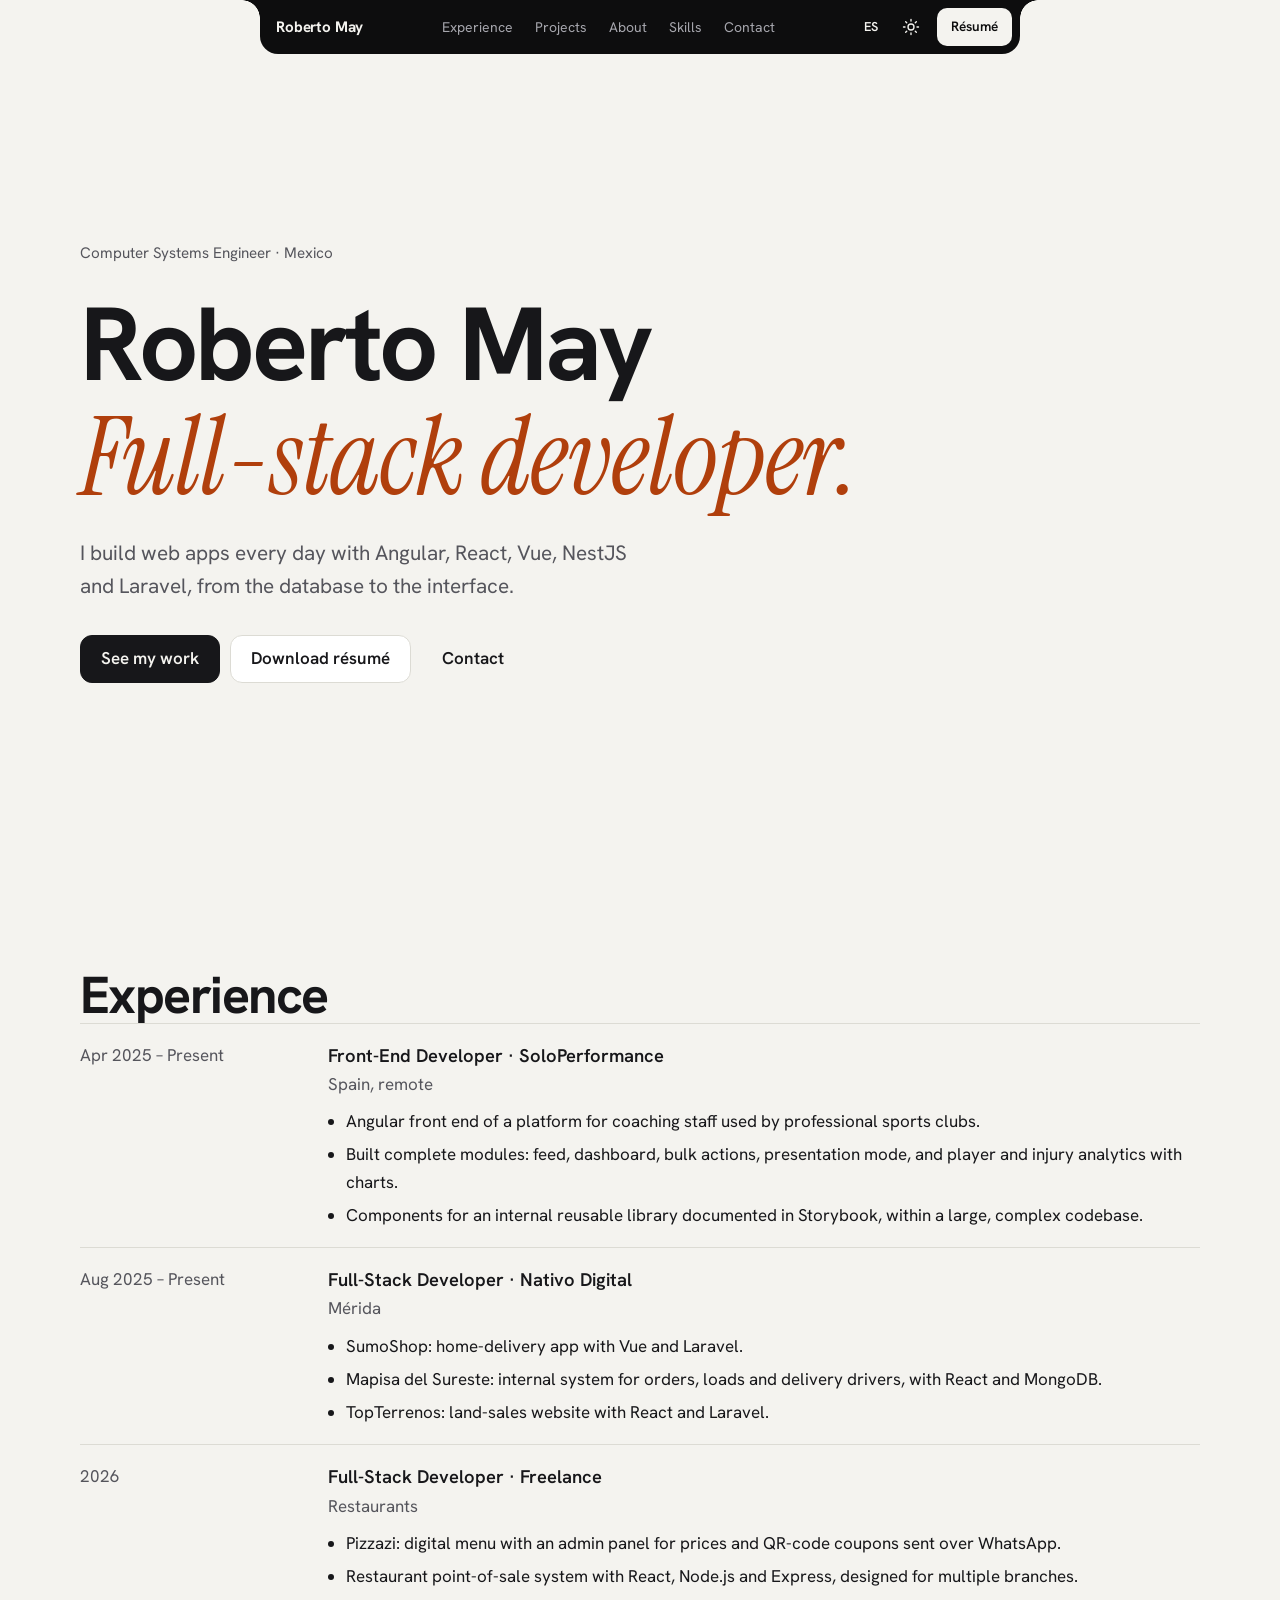
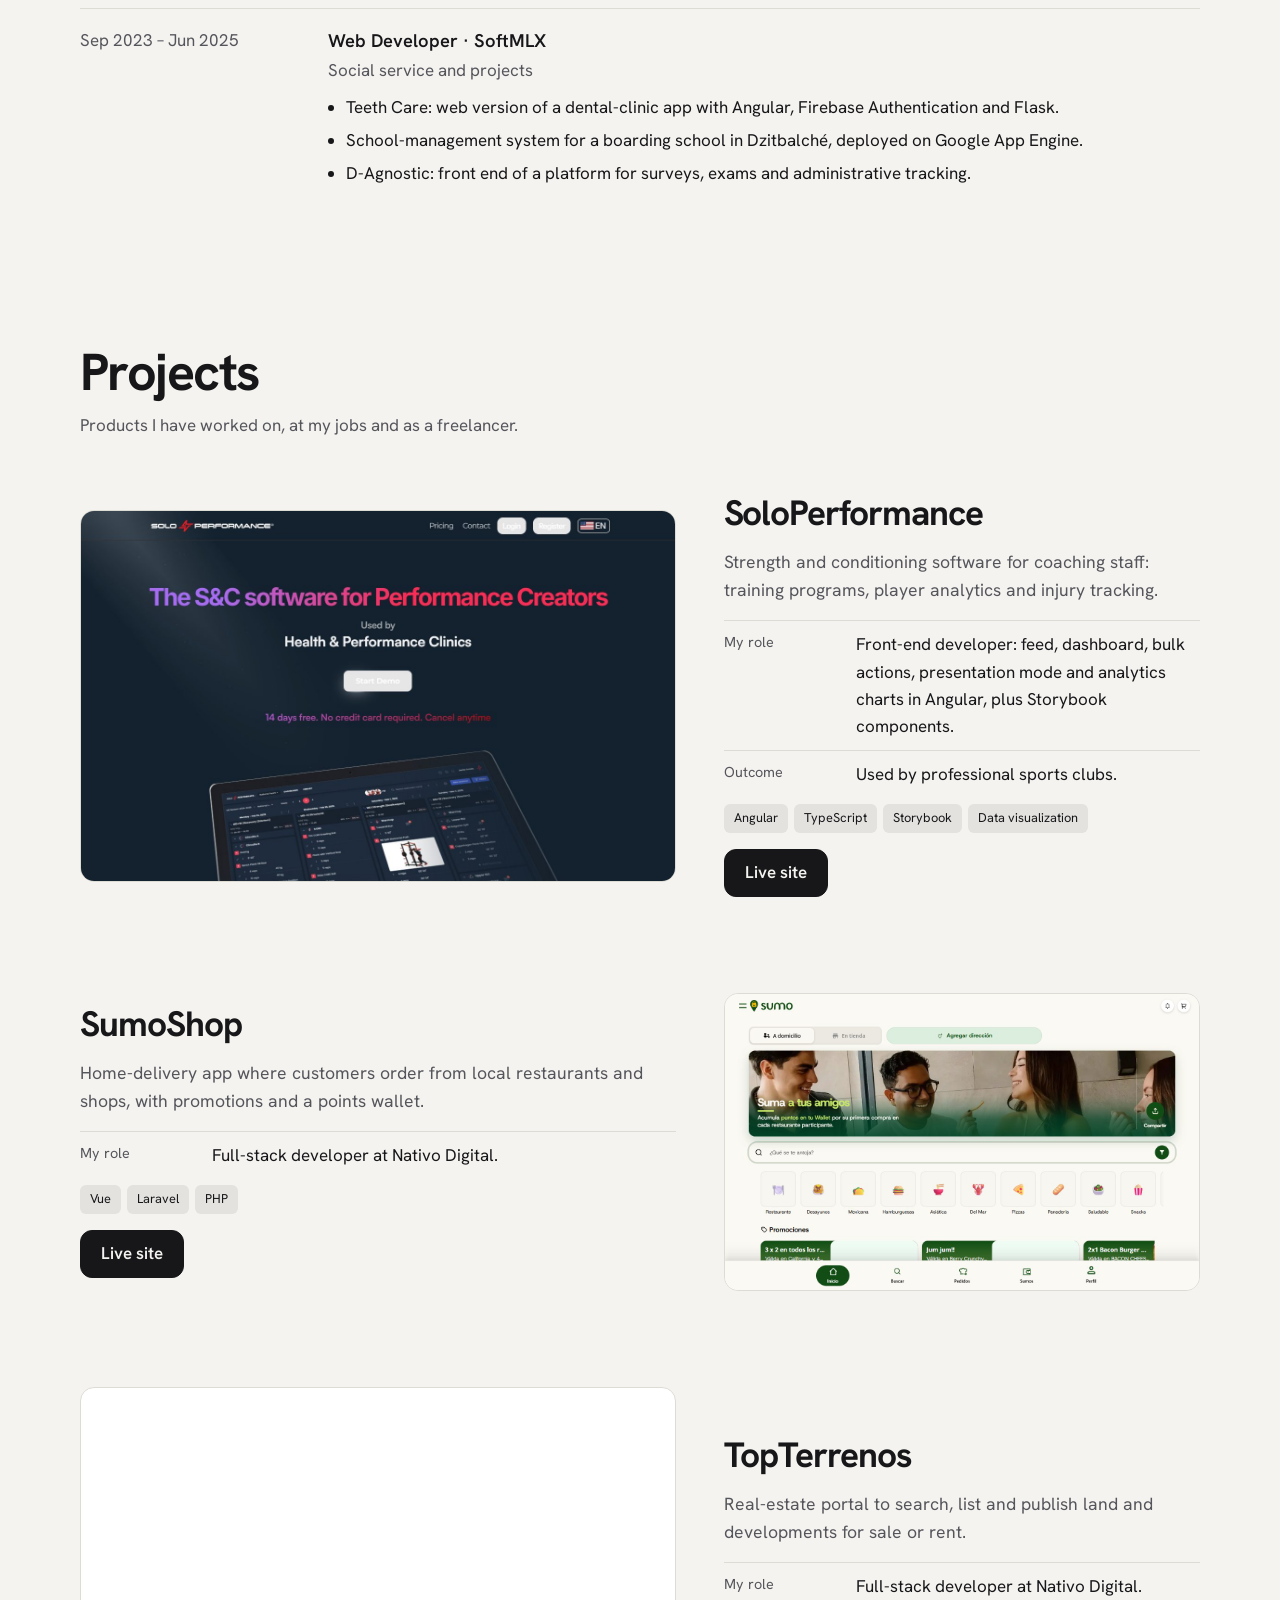
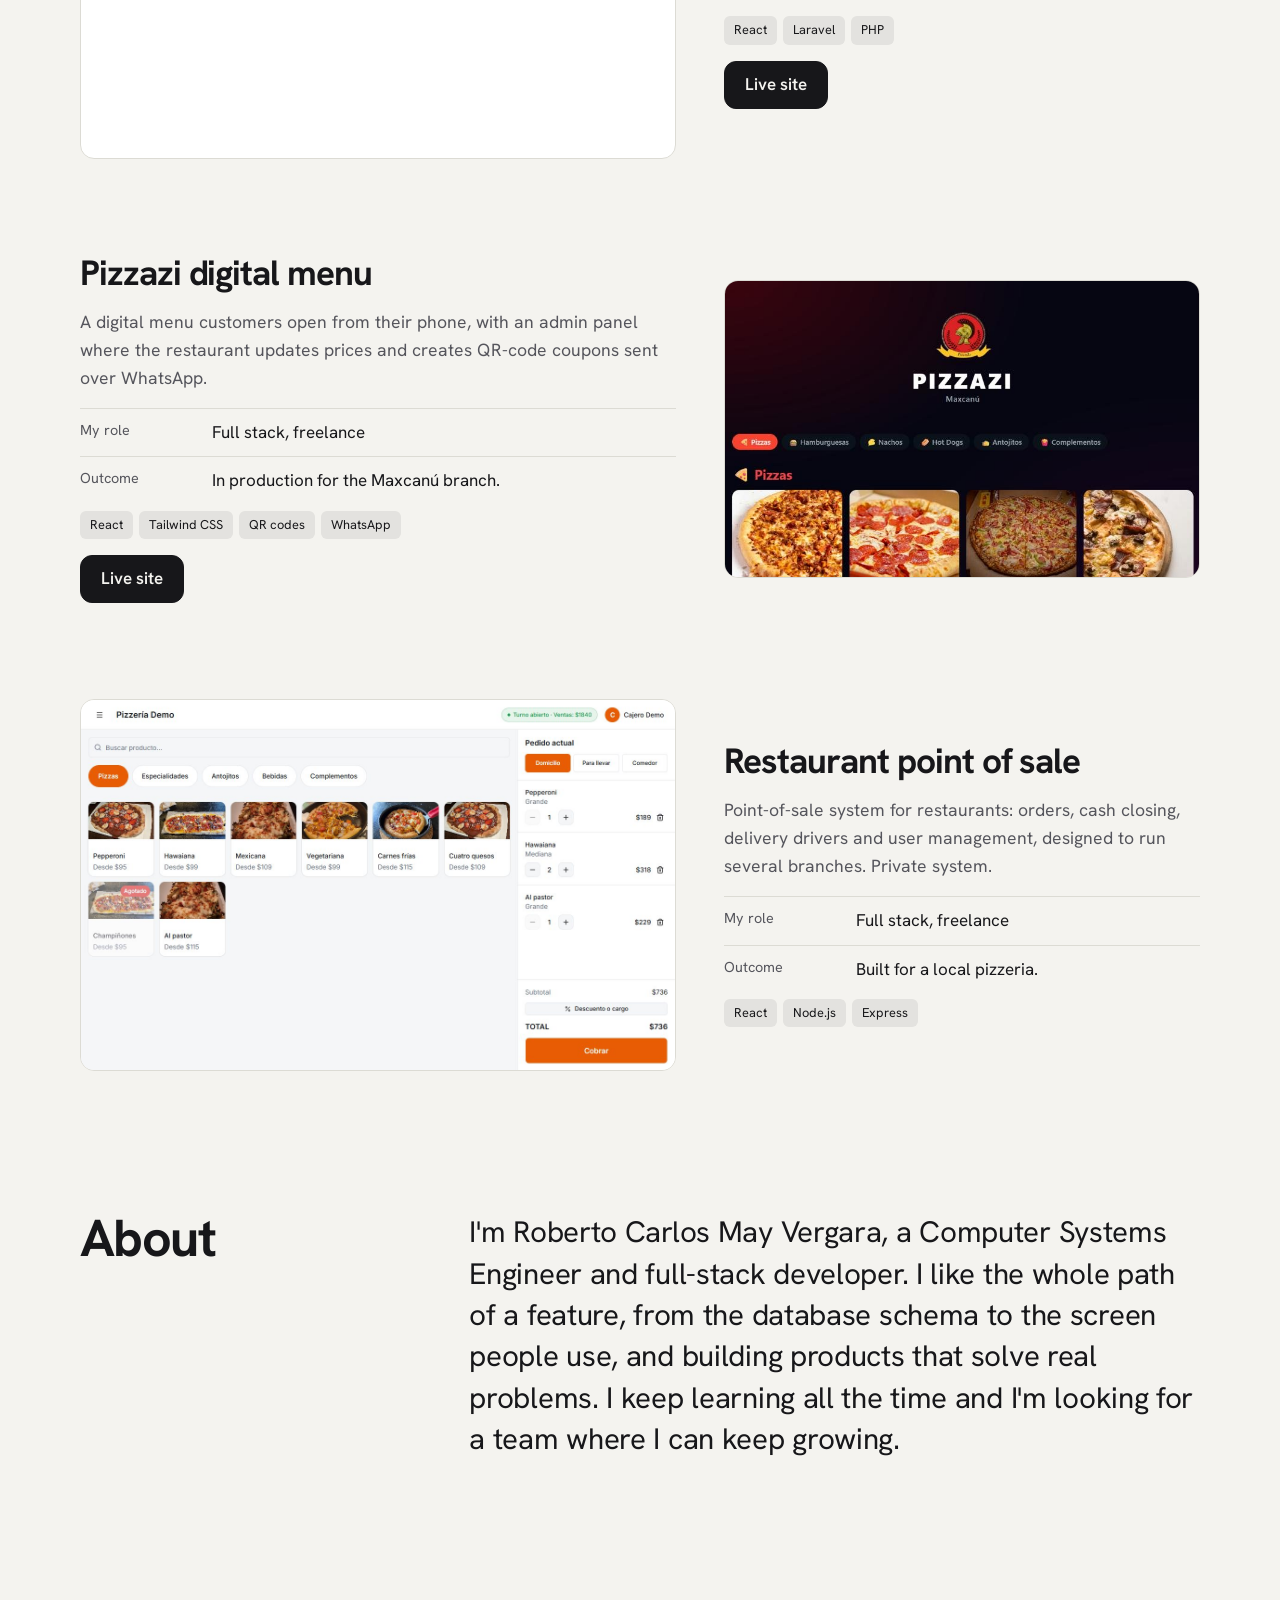
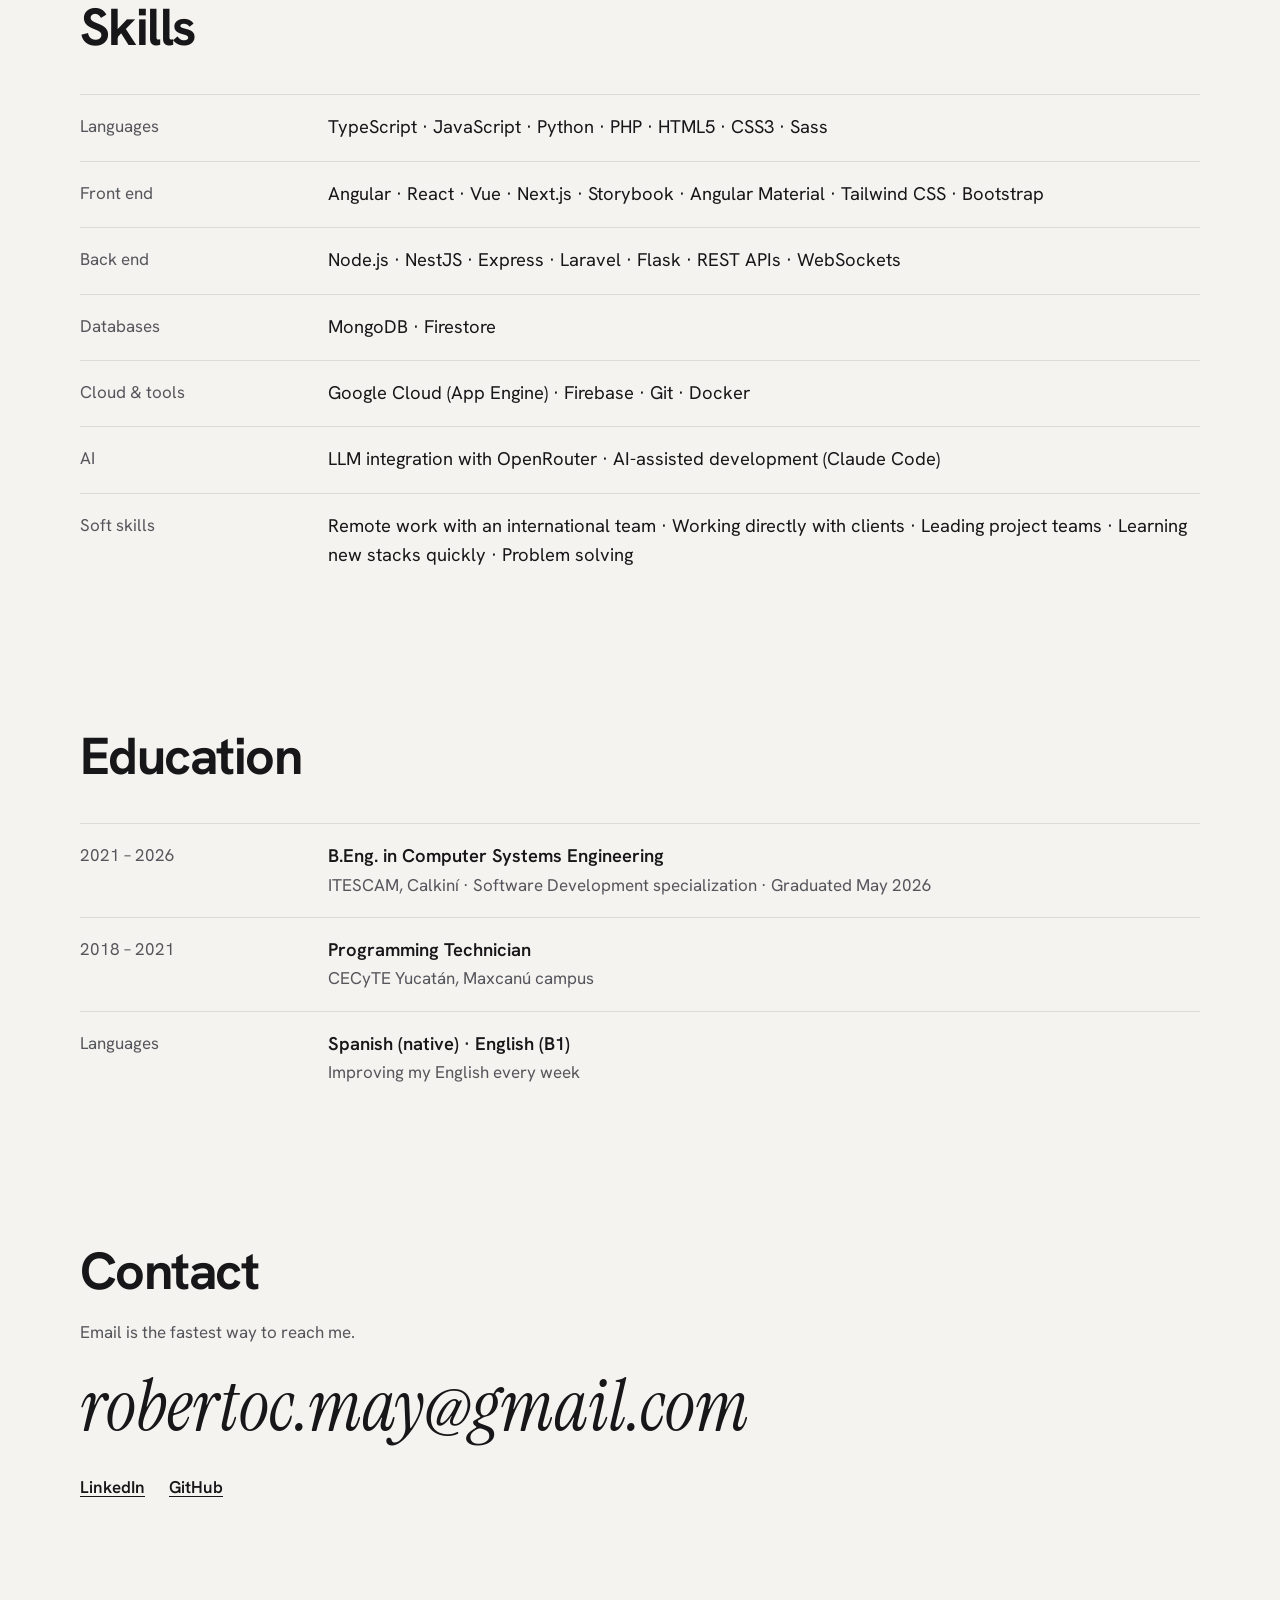
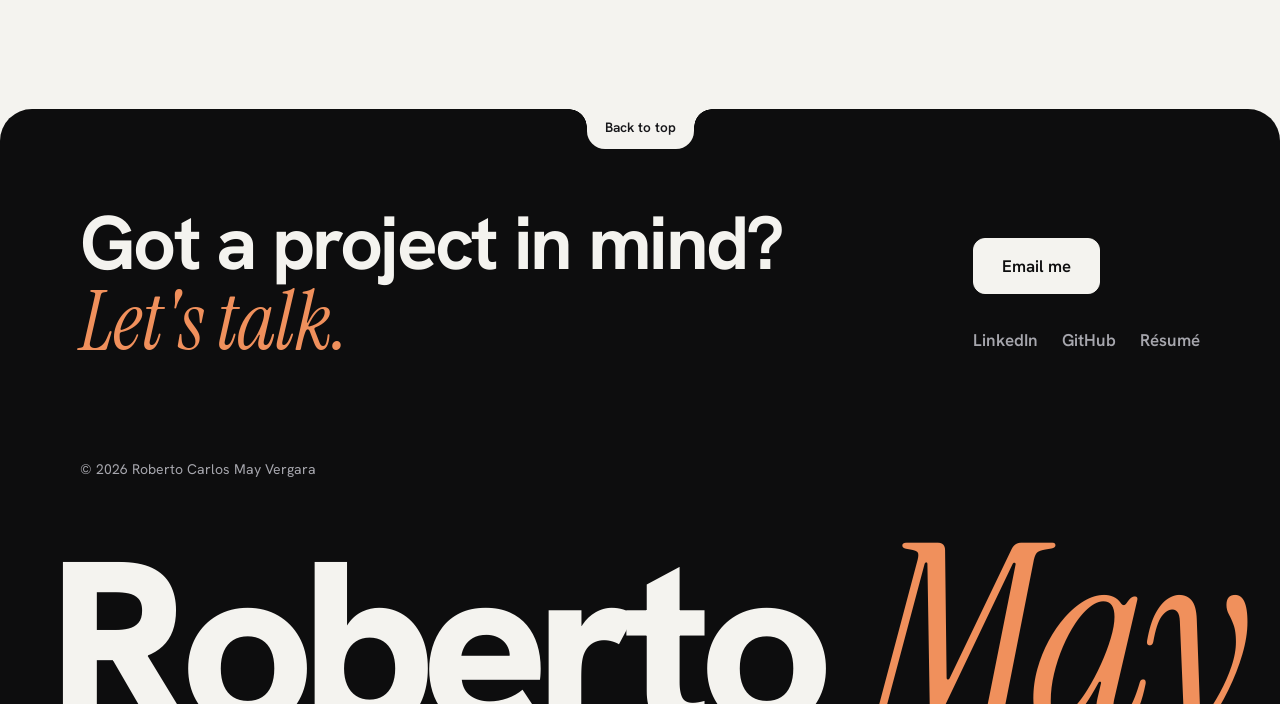
==== index.html @ f35a06a3 "Personal portfolio and resume Static bilingual site (EN/ES) with light and dark themes, experience, " ====
<!doctype html>
<html lang="en">
<head>
  <meta charset="utf-8">
  <meta name="viewport" content="width=device-width, initial-scale=1, viewport-fit=cover">
  <title>Roberto May · Full-stack developer</title>
  <meta name="description" content="Roberto Carlos May Vergara, full-stack developer from Mexico. Angular, React, Vue, NestJS and Laravel.">
  <link rel="canonical" href="https://robertomay.github.io/">
  <meta property="og:type" content="website">
  <meta property="og:title" content="Roberto May · Full-stack developer">
  <meta property="og:description" content="Full-stack developer from Mexico. Angular, React, Vue, NestJS and Laravel.">
  <meta property="og:url" content="https://robertomay.github.io/">
  <meta property="og:image" content="https://robertomay.github.io/assets/img/og.png">
  <meta property="og:image:width" content="1200">
  <meta property="og:image:height" content="630">
  <meta property="og:image:alt" content="Roberto May, full-stack developer. Angular, React, Vue, NestJS and Laravel.">
  <meta name="twitter:card" content="summary_large_image">
  <link rel="icon" href="favicon.svg" type="image/svg+xml">
  <meta name="theme-color" content="#f4f3ef">
  <script>document.documentElement.classList.add('js')</script>
  <link rel="preconnect" href="https://fonts.googleapis.com">
  <link rel="preconnect" href="https://fonts.gstatic.com" crossorigin>
  <link rel="stylesheet" href="https://fonts.googleapis.com/css2?family=Hanken+Grotesk:wght@400..800&family=Instrument+Serif:ital@1&display=swap">
  <link rel="stylesheet" href="css/styles.css?v=8">
  <script type="module" src="js/main.js?v=10"></script>
</head>
<body>
  <a class="skip" href="#main" data-i18n="nav.skip">Skip to content</a>

  <header class="notch" data-open="false">
    <div class="notch-bar">
      <a class="brand" href="#top">Roberto May</a>
      <nav id="nav-links" class="nav-links" aria-label="Main">
        <div class="nav-inner">
          <a href="#experience" data-i18n="nav.experience">Experience</a>
          <a href="#projects" data-i18n="nav.projects">Projects</a>
          <a href="#about" data-i18n="nav.about">About</a>
          <a href="#skills" data-i18n="nav.skills">Skills</a>
          <a href="#contact" data-i18n="nav.contact">Contact</a>
        </div>
      </nav>
      <div class="nav-tools">
        <button class="icon-btn" type="button" id="lang-toggle" data-i18n-label="nav.lang" aria-label="Cambiar a español">ES</button>
        <button class="icon-btn" type="button" id="theme-toggle" data-i18n-label="nav.theme" aria-label="Toggle dark mode">
          <svg class="i-sun" viewBox="0 0 24 24" aria-hidden="true"><circle cx="12" cy="12" r="4"/><path d="M12 2v2M12 20v2M4.9 4.9l1.4 1.4M17.7 17.7l1.4 1.4M2 12h2M20 12h2M4.9 19.1l1.4-1.4M17.7 6.3l1.4-1.4"/></svg>
          <svg class="i-moon" viewBox="0 0 24 24" aria-hidden="true"><path d="M20 14.5A8 8 0 0 1 9.5 4a8 8 0 1 0 10.5 10.5Z"/></svg>
        </button>
        <a class="nav-cta" data-cv href="assets/cv/cv-en.pdf" data-i18n="nav.cv">Résumé</a>
        <button class="icon-btn menu-btn" type="button" aria-expanded="false" aria-controls="nav-links" data-i18n-label="nav.menu" aria-label="Menu">
          <svg viewBox="0 0 24 24" aria-hidden="true"><path d="M4 8h16M4 16h16"/></svg>
        </button>
      </div>
    </div>
  </header>

  <main id="main">
    <section class="hero" id="top">
      <p class="hero-meta" data-i18n="hero.location">Computer Systems Engineer · Mexico</p>
      <h1 class="hero-title">
        <span data-i18n="hero.name">Roberto May</span>
        <em data-i18n="hero.role">Full-stack developer.</em>
      </h1>
      <p class="hero-lead" data-i18n="hero.lead">I build web apps every day with Angular, React, Vue, NestJS and Laravel, from the database to the interface.</p>
      <div class="hero-actions">
        <a class="btn btn-primary" href="#experience" data-i18n="hero.ctaProjects">See my work</a>
        <a class="btn" data-cv href="assets/cv/cv-en.pdf" data-i18n="hero.ctaCv">Download résumé</a>
        <a class="btn btn-ghost" href="#contact" data-i18n="hero.ctaContact">Contact</a>
      </div>
    </section>

    <section class="section" id="experience" aria-labelledby="experience-title">
      <h2 id="experience-title" data-i18n="experience.title">Experience</h2>
      <ul class="edu jobs" id="job-list"></ul>
    </section>

    <section class="section" id="projects" aria-labelledby="projects-title">
      <header class="section-head">
        <h2 id="projects-title" data-i18n="projects.title">Projects</h2>
        <p data-i18n="projects.lead">Products I have worked on, at my jobs and as a freelancer.</p>
      </header>
      <ol class="projects" id="project-list"></ol>
    </section>

    <section class="section about" id="about" aria-labelledby="about-title">
      <h2 id="about-title" data-i18n="about.title">About</h2>
      <p class="about-body" data-i18n="about.body">I'm Roberto Carlos May Vergara, a Computer Systems Engineer and full-stack developer.</p>
    </section>

    <section class="section" id="skills" aria-labelledby="skills-title">
      <h2 id="skills-title" data-i18n="skills.title">Skills</h2>
      <dl class="rows" id="skill-list"></dl>
    </section>

    <section class="section" id="education" aria-labelledby="education-title">
      <h2 id="education-title" data-i18n="education.title">Education</h2>
      <ul class="edu" id="edu-list"></ul>
    </section>

    <section class="section contact" id="contact" aria-labelledby="contact-title">
      <h2 id="contact-title" data-i18n="contact.title">Contact</h2>
      <p data-i18n="contact.lead">Email is the fastest way to reach me.</p>
      <a class="contact-email" id="contact-email" data-mail href="mailto:robertoc.may@gmail.com">robertoc.may@gmail.com</a>
      <ul class="contact-links">
        <li><a class="js-linkedin" href="https://www.linkedin.com/in/roberto-may/">LinkedIn</a></li>
        <li><a class="js-github" href="https://github.com/RobertoMay">GitHub</a></li>
      </ul>
    </section>
  </main>

  <!-- Footer: the notch from the top returns as a tab, then the name closes the page, cropped by the bottom edge -->
  <footer class="footer">
    <a class="footer-tab" href="#top" data-i18n="footer.top">Back to top</a>
    <div class="footer-top">
      <p class="footer-invite">
        <span data-i18n="footer.invite">Got a project in mind?</span>
        <em data-i18n="footer.inviteEm">Let's talk.</em>
      </p>
      <div class="footer-side">
        <a class="btn btn-invert" data-mail href="mailto:robertoc.may@gmail.com" data-i18n="footer.cta">Email me</a>
        <ul class="footer-links">
          <li><a class="js-linkedin" href="https://www.linkedin.com/in/roberto-may/">LinkedIn</a></li>
          <li><a class="js-github" href="https://github.com/RobertoMay">GitHub</a></li>
          <li><a data-cv href="assets/cv/cv-en.pdf" data-i18n="footer.cv">Résumé</a></li>
        </ul>
      </div>
    </div>
    <div class="footer-legal">
      <p>© <span id="year">2026</span> Roberto Carlos May Vergara</p>
    </div>
    <p class="footer-name" aria-hidden="true"><span style="--i:0">R</span><span style="--i:1">o</span><span style="--i:2">b</span><span style="--i:3">e</span><span style="--i:4">r</span><span style="--i:5">t</span><span style="--i:6">o</span> <em><span style="--i:7">M</span><span style="--i:8">a</span><span style="--i:9">y</span></em></p>
  </footer>

  <template id="project-tpl">
    <li class="project">
      <div class="project-media"></div>
      <div class="project-body">
        <h3 class="project-title"></h3>
        <p class="project-summary"></p>
        <dl class="project-facts">
          <div><dt data-i18n="projects.role">My role</dt><dd class="project-role"></dd></div>
          <div class="fact-result"><dt data-i18n="projects.result">Scope</dt><dd class="project-result"></dd></div>
        </dl>
        <ul class="tags"></ul>
        <div class="project-links"></div>
      </div>
    </li>
  </template>
</body>
</html>
---- css/styles.css ----
/* Tokens */
:root {
  --bg: #f4f3ef;
  --surface: #ffffff;
  --ink: #17171a;
  --muted: #55555c;
  --line: #dcdbd4;
  --accent: #b03f0c; /* achiote: the one accent, used in the hero, the footer and the focus ring */
  --notch: #0d0d0e;
  --notch-ink: #f4f3ef;
  --notch-muted: #a6a6ad;
  --notch-accent: #f0905c;

  --font-sans: "Hanken Grotesk", system-ui, -apple-system, "Segoe UI", sans-serif;
  --font-serif: "Instrument Serif", Georgia, serif;

  --ease-out: cubic-bezier(0.23, 1, 0.32, 1);
  --ease-in-out: cubic-bezier(0.77, 0, 0.175, 1);

  --radius: 14px;
  --notch-r: 18px;
  --gutter: clamp(16px, 5vw, 48px);
  --max: 1120px;
  color-scheme: light;
}

/* Light is the default whatever the device prefers; dark only when the visitor picks it */
:root[data-theme="dark"] {
  --bg: #111112;
  --surface: #1a1a1c;
  --ink: #ecebe6;
  --muted: #a3a2a9;
  --line: #2c2c30;
  --accent: #f0905c;
  --notch: #ecebe6;
  --notch-ink: #111112;
  --notch-muted: #5a5a61;
  --notch-accent: #b03f0c;
  color-scheme: dark;
}

/* Base */
*, *::before, *::after { box-sizing: border-box; }
html { scroll-behavior: smooth; scroll-padding-top: 88px; -webkit-text-size-adjust: 100%; }
body {
  margin: 0;
  background: var(--bg);
  color: var(--ink);
  font: 400 1.0625rem/1.6 var(--font-sans);
  -webkit-font-smoothing: antialiased;
  -webkit-tap-highlight-color: transparent;
  transition: background-color 200ms ease, color 200ms ease;
}
img, video { display: block; max-width: 100%; }
a { color: inherit; text-underline-offset: 3px; }
h1, h2, h3 { margin: 0; line-height: 1.05; letter-spacing: -0.03em; font-weight: 700; text-wrap: balance; }
p { margin: 0; text-wrap: pretty; }
em { font-family: var(--font-serif); font-style: italic; font-weight: 400; letter-spacing: -0.01em; }
:focus-visible { outline: 2px solid var(--accent); outline-offset: 3px; border-radius: 6px; }

.skip {
  position: absolute; left: 16px; top: -100px; z-index: 100;
  background: var(--ink); color: var(--bg); padding: 10px 14px; border-radius: 8px;
}
.skip:focus { top: 16px; }

/* Notch navbar: hangs from the top edge, concave corners blend it into the viewport */
.notch {
  position: fixed; top: 0; left: 50%; z-index: 50;
  width: min(100% - 32px, 760px);
  translate: -50% 0;
  background: var(--notch);
  color: var(--notch-ink);
  border-radius: 0 0 var(--notch-r) var(--notch-r);
  padding: 8px 8px 8px 16px;
  padding-top: max(8px, env(safe-area-inset-top));
  animation: notch-drop 700ms var(--ease-out) both;
}
.notch::before, .notch::after {
  content: ""; position: absolute; top: 0;
  width: var(--notch-r); height: var(--notch-r);
}
.notch::before { right: 100%; background: radial-gradient(circle at 0 100%, transparent calc(var(--notch-r) - 0.5px), var(--notch) var(--notch-r)); }
.notch::after  { left: 100%;  background: radial-gradient(circle at 100% 100%, transparent calc(var(--notch-r) - 0.5px), var(--notch) var(--notch-r)); }
@keyframes notch-drop { from { translate: -50% -110%; } }

.notch-bar { display: flex; align-items: center; gap: 12px; }
.brand { text-decoration: none; font-weight: 700; font-size: 0.95rem; letter-spacing: -0.01em; flex-shrink: 0; }
.nav-links { margin-inline: auto; }
.nav-inner { display: flex; gap: 2px; }
.nav-links a {
  padding: 6px 10px; border-radius: 8px; font-size: 0.875rem; text-decoration: none;
  color: var(--notch-muted); transition: color 150ms ease;
}
.nav-links a[aria-current="true"] { color: var(--notch-ink); }
@media (hover: hover) and (pointer: fine) { .nav-links a:hover { color: var(--notch-ink); } }

.nav-tools { display: flex; align-items: center; gap: 4px; flex-shrink: 0; }
.icon-btn {
  display: grid; place-items: center; min-width: 36px; height: 36px; padding: 0 6px;
  border: 0; border-radius: 9px; background: transparent; color: var(--notch-ink);
  font: 600 0.8rem var(--font-sans); cursor: pointer;
  transition: background-color 150ms ease, scale 120ms var(--ease-out);
}
.icon-btn:active { scale: 0.94; }
@media (hover: hover) and (pointer: fine) { .icon-btn:hover { background: color-mix(in srgb, var(--notch-ink) 12%, transparent); } }
.icon-btn svg { width: 18px; height: 18px; fill: none; stroke: currentColor; stroke-width: 1.8; stroke-linecap: round; }
.i-moon { display: none; }
:root[data-theme="dark"] .i-sun { display: none; }
:root[data-theme="dark"] .i-moon { display: block; }
.nav-cta {
  margin-left: 4px; padding: 8px 14px; border-radius: 10px;
  background: var(--notch-ink); color: var(--notch); font-size: 0.85rem; font-weight: 600; text-decoration: none;
  transition: scale 120ms var(--ease-out);
}
.nav-cta:active { scale: 0.96; }
.menu-btn { display: none; }

@media (max-width: 760px) {
  .nav-cta { display: none; }
  .menu-btn { display: grid; }
  .notch-bar { flex-wrap: wrap; justify-content: space-between; }
  /* Mobile menu: the notch grows downward (grid-rows 0fr → 1fr) */
  .nav-links {
    order: 3; flex-basis: 100%; margin: 0;
    display: grid; grid-template-rows: 0fr; opacity: 0; visibility: hidden;
    transition: grid-template-rows 280ms var(--ease-out), opacity 200ms ease, visibility 0s 280ms;
  }
  .nav-inner { min-height: 0; overflow: hidden; flex-direction: column; }
  .nav-inner a { font-size: 1.05rem; padding: 10px 8px; }
  .nav-inner a:first-child { margin-top: 8px; }
  .notch[data-open="true"] .nav-links { grid-template-rows: 1fr; opacity: 1; visibility: visible; transition-delay: 0s; }
}

/* Layout */
main { width: min(100% - 2 * var(--gutter), var(--max)); margin-inline: auto; }
.section { padding-block: clamp(72px, 12vw, 140px) 0; }
.section h2 { font-size: clamp(2rem, 5vw, 3.25rem); }
.section-head { display: grid; gap: 12px; margin-bottom: clamp(32px, 5vw, 56px); }
.section-head p { color: var(--muted); max-width: 52ch; }

/* Hero */
.hero { min-height: 92svh; display: flex; flex-direction: column; justify-content: center; gap: 24px; padding-top: 96px; }
.hero-meta { color: var(--muted); font-size: 0.95rem; }
.hero-title { font-size: clamp(2.75rem, 9vw, 6.5rem); display: grid; gap: 0.05em; }
.hero-title em { color: var(--accent); font-size: 1.04em; line-height: 1; }
.hero-lead { font-size: clamp(1.1rem, 2vw, 1.3rem); color: var(--muted); max-width: 46ch; }
.hero-actions { display: flex; flex-wrap: wrap; gap: 10px; margin-top: 8px; }

.btn {
  display: inline-flex; align-items: center; min-height: 48px; padding: 0 20px;
  border-radius: 12px; border: 1px solid var(--line); background: var(--surface);
  font-weight: 600; text-decoration: none; user-select: none;
  transition: scale 140ms var(--ease-out), background-color 150ms ease, border-color 150ms ease;
}
.btn:active { scale: 0.97; }
.btn-primary { background: var(--ink); color: var(--bg); border-color: var(--ink); }
.btn-ghost { background: transparent; border-color: transparent; }
@media (hover: hover) and (pointer: fine) {
  .btn:hover { border-color: var(--muted); }
  .btn-ghost:hover { border-color: var(--line); }
}

/* Projects */
.projects { list-style: none; margin: 0; padding: 0; display: grid; gap: clamp(48px, 8vw, 96px); }
.project { display: grid; gap: 24px; }
@media (min-width: 860px) {
  .project { grid-template-columns: 1.25fr 1fr; gap: 48px; align-items: center; }
  .project:nth-child(even) .project-media { order: 2; }
}
.project-media {
  aspect-ratio: 16 / 10; border-radius: var(--radius); overflow: hidden;
  background: var(--surface); border: 1px solid var(--line);
  transform: perspective(1200px) rotateX(var(--rx, 0deg)) rotateY(var(--ry, 0deg));
  transition: transform 500ms var(--ease-out);
}
.project-media.is-tilting { transition-duration: 120ms; }
.project-media img, .project-media video { width: 100%; height: 100%; object-fit: cover; }
/* Project without a screenshot: one full-width card, title and summary left, details right */
.project.no-media {
  grid-template-columns: 1fr; padding: clamp(24px, 4vw, 44px);
  background: var(--surface); border: 1px solid var(--line); border-radius: var(--radius);
}
@media (min-width: 860px) {
  .project.no-media .project-body { grid-template-columns: 1.25fr 1fr; column-gap: 48px; align-items: start; }
  .project.no-media .project-title { grid-column: 1; grid-row: 1; }
  .project.no-media .project-summary { grid-column: 1; grid-row: 2 / span 3; }
  .project.no-media .project-facts { grid-column: 2; grid-row: 1 / span 2; }
  .project.no-media .tags { grid-column: 2; grid-row: 3; }
  .project.no-media .project-links { grid-column: 2; grid-row: 4; }
}
.project-body { display: grid; gap: 16px; }
.project-title { font-size: clamp(1.6rem, 3vw, 2.2rem); }
.project-summary { color: var(--muted); font-size: 1.1rem; }
.project-facts { margin: 0; display: grid; gap: 10px; }
.project-facts div { display: grid; grid-template-columns: 7.5rem 1fr; gap: 12px; padding-top: 10px; border-top: 1px solid var(--line); }
.project-facts dt { color: var(--muted); font-size: 0.9rem; }
.project-facts dd { margin: 0; }
.tags { list-style: none; margin: 0; padding: 0; display: flex; flex-wrap: wrap; gap: 6px; }
.tags li { font-size: 0.8rem; padding: 4px 10px; border-radius: 6px; background: color-mix(in srgb, var(--ink) 7%, transparent); }
.project-links { display: flex; gap: 10px; flex-wrap: wrap; }
.project-links:empty { display: none; }

/* About */
.about { display: grid; gap: 24px; }
@media (min-width: 860px) { .about { grid-template-columns: 1fr 2fr; } }
.about-body { font-size: clamp(1.3rem, 2.6vw, 1.85rem); line-height: 1.4; letter-spacing: -0.01em; }

/* Skills & education: rows, not cards */
#skills h2, #education h2 { margin-bottom: clamp(24px, 4vw, 40px); }
.rows { margin: 0; }
.rows div { display: grid; gap: 6px 24px; padding-block: 18px; border-top: 1px solid var(--line); }
@media (min-width: 700px) { .rows div { grid-template-columns: 14rem 1fr; } }
.rows dt { color: var(--muted); }
.rows dd { margin: 0; font-size: 1.15rem; }

.edu { list-style: none; margin: 0; padding: 0; }
.edu > li { display: grid; gap: 4px 24px; padding-block: 18px; border-top: 1px solid var(--line); }
@media (min-width: 700px) { .edu > li { grid-template-columns: 14rem 1fr; } }
.edu-when { color: var(--muted); font-variant-numeric: tabular-nums; }
.edu-what { font-size: 1.15rem; font-weight: 600; }
.edu-where { color: var(--muted); }
.jobs ul { margin: 10px 0 0; padding-left: 18px; display: grid; gap: 6px; list-style: disc; }

/* Contact */
.contact { display: grid; gap: 20px; }
.contact > p { color: var(--muted); max-width: 48ch; }
.contact-email {
  font-family: var(--font-serif); font-style: italic; font-size: clamp(2rem, 7vw, 4.5rem); line-height: 1.1;
  text-decoration: none; overflow-wrap: anywhere; justify-self: start;
  background: linear-gradient(currentColor, currentColor) 0 100% / 0 2px no-repeat;
  transition: background-size 350ms var(--ease-out);
}
@media (hover: hover) and (pointer: fine) { .contact-email:hover { background-size: 100% 2px; } }
.contact-links { list-style: none; margin: 0; padding: 0; display: flex; gap: 24px; }
.contact-links a { display: inline-flex; align-items: center; min-height: 44px; font-weight: 600; }

/* Footer: the notch's colour, a tab that mirrors the navbar, and the name cropped by the bottom edge */
.footer {
  position: relative; overflow: hidden;
  margin-top: clamp(120px, 16vw, 200px);
  padding: clamp(56px, 8vw, 96px) var(--gutter) 0;
  background: var(--notch); color: var(--notch-ink);
  border-radius: 32px 32px 0 0;
}
.footer-tab {
  /* centred with margins, not translate, so it never lands on a half pixel and shows seams */
  position: absolute; top: 0; left: 0; right: 0; width: max-content; margin-inline: auto;
  padding: 8px 18px 10px; border-radius: 0 0 var(--notch-r) var(--notch-r);
  background: var(--bg); color: var(--ink); font-size: 0.85rem; font-weight: 600; text-decoration: none;
  transition: color 150ms ease;
}
/* the concave corners overlap the tab by 1px so no hairline shows between them */
.footer-tab::before, .footer-tab::after { content: ""; position: absolute; top: 0; width: calc(var(--notch-r) + 1px); height: var(--notch-r); }
.footer-tab::before { right: calc(100% - 1px); background: radial-gradient(circle at 0 100%, transparent calc(var(--notch-r) - 0.5px), var(--bg) var(--notch-r)); }
.footer-tab::after  { left: calc(100% - 1px);  background: radial-gradient(circle at 100% 100%, transparent calc(var(--notch-r) - 0.5px), var(--bg) var(--notch-r)); }
@media (hover: hover) and (pointer: fine) { .footer-tab:hover { color: var(--accent); } }

.footer-top {
  width: min(100%, var(--max)); margin-inline: auto;
  display: grid; gap: 40px; align-items: end;
}
@media (min-width: 860px) { .footer-top { grid-template-columns: 1fr auto; } }
.footer-invite {
  font-size: clamp(2.25rem, 1.2rem + 4.4vw, 5.5rem); font-weight: 700; letter-spacing: -0.035em; line-height: 1;
}
.footer-invite em { color: var(--notch-accent); font-size: 1.08em; }
@media (min-width: 700px) {
  .footer-invite { display: grid; }
  .footer-invite span { max-width: 18ch; }
}
.footer-side { display: grid; gap: 24px; justify-items: start; }
.btn-invert { background: var(--notch-ink); color: var(--notch); border-color: var(--notch-ink); min-height: 56px; padding: 0 28px; font-size: 1.05rem; }
@media (hover: hover) and (pointer: fine) { .btn-invert:hover { background: var(--notch-accent); border-color: var(--notch-accent); color: var(--notch); } }
.footer-links { list-style: none; margin: 0; padding: 0; display: flex; flex-wrap: wrap; gap: 0 24px; }
.footer-links a { display: inline-flex; align-items: center; min-height: 44px; font-weight: 600; text-decoration: none; color: var(--notch-muted); transition: color 150ms ease; }
@media (hover: hover) and (pointer: fine) { .footer-links a:hover { color: var(--notch-ink); } }

.footer-legal {
  width: min(100%, var(--max)); margin: clamp(56px, 8vw, 96px) auto 0;
  display: flex; justify-content: space-between; gap: 8px 24px; flex-wrap: wrap;
  color: var(--notch-muted); font-size: 0.875rem;
}
.footer-legal a { color: inherit; }
.footer-name {
  margin: clamp(8px, 2vw, 24px) 0 0; text-align: center; white-space: nowrap;
  font-size: 18.5vw; font-weight: 800; letter-spacing: -0.06em; line-height: 0.78;
  translate: 0 18%;
}
.footer-name em { color: var(--notch-accent); font-size: 1.08em; letter-spacing: -0.03em; }
.footer-name span { display: inline-block; }

/* Motion: hero words blur in once on load; sections reveal once on scroll */
.hero > *, .hero-title > * { animation: rise 900ms var(--ease-out) both; }
.hero-meta { animation-delay: 150ms; }
.hero-title > :first-child { animation-delay: 230ms; }
.hero-title > em { animation-delay: 330ms; }
.hero-lead { animation-delay: 450ms; }
.hero-actions { animation-delay: 540ms; }
.hero-title { animation: none; }
@keyframes rise { from { opacity: 0; translate: 0 24px; filter: blur(10px); } }

.reveal { opacity: 0; translate: 0 28px; filter: blur(8px); transition: opacity 800ms var(--ease-out), translate 800ms var(--ease-out), filter 800ms var(--ease-out); transition-delay: var(--d, 0ms); }
.reveal.is-in { opacity: 1; translate: 0 0; filter: none; }

/* Footer name: letters climb out of the bottom edge one by one when the footer arrives */
.js .footer-name span { translate: 0 110%; transition: translate 1000ms var(--ease-out); transition-delay: calc(var(--i) * 45ms); }
.js .footer-name.is-in span { translate: 0 0; }

@media (prefers-reduced-motion: reduce) {
  html { scroll-behavior: auto; }
  .notch, .hero > *, .hero-title > * { animation-name: fade; }
  .reveal { translate: none; filter: none; }
  .project-media { transform: none; }
  .js .footer-name span { translate: none; }
}
@keyframes fade { from { opacity: 0; } }
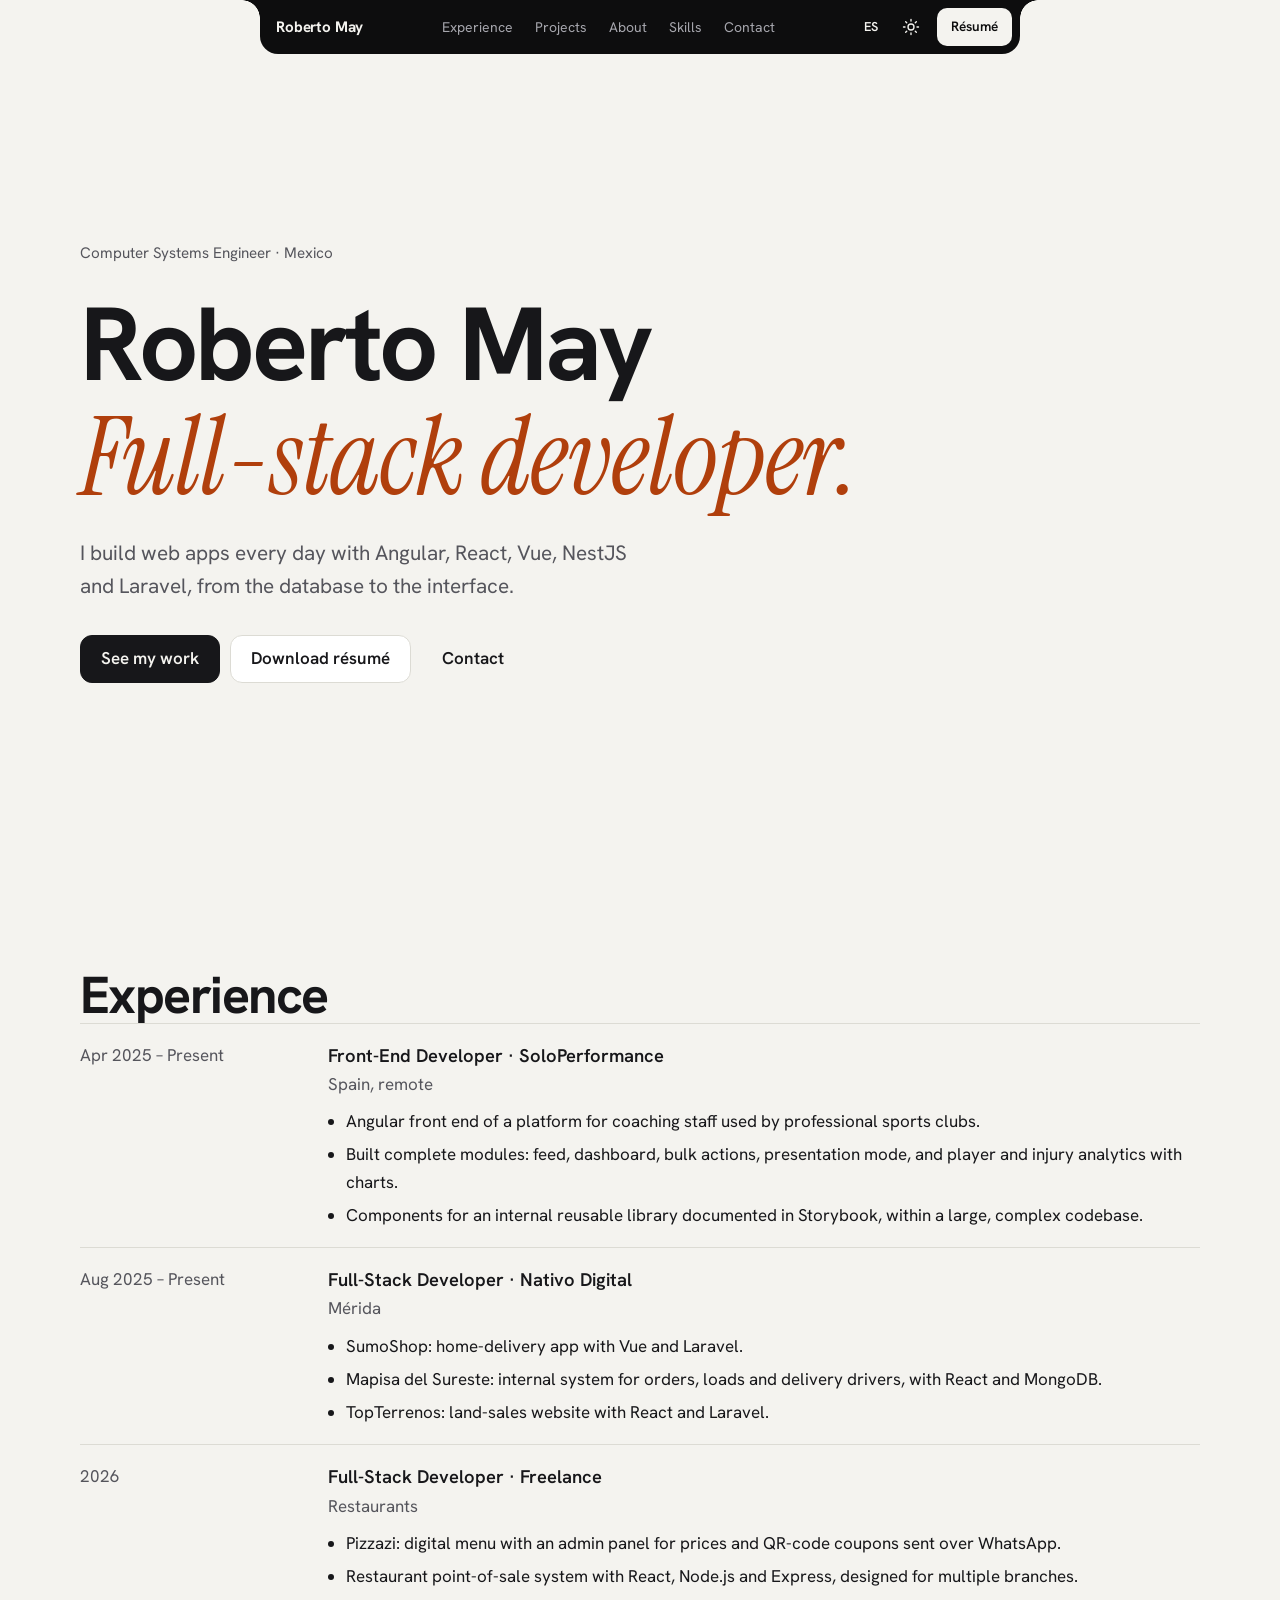
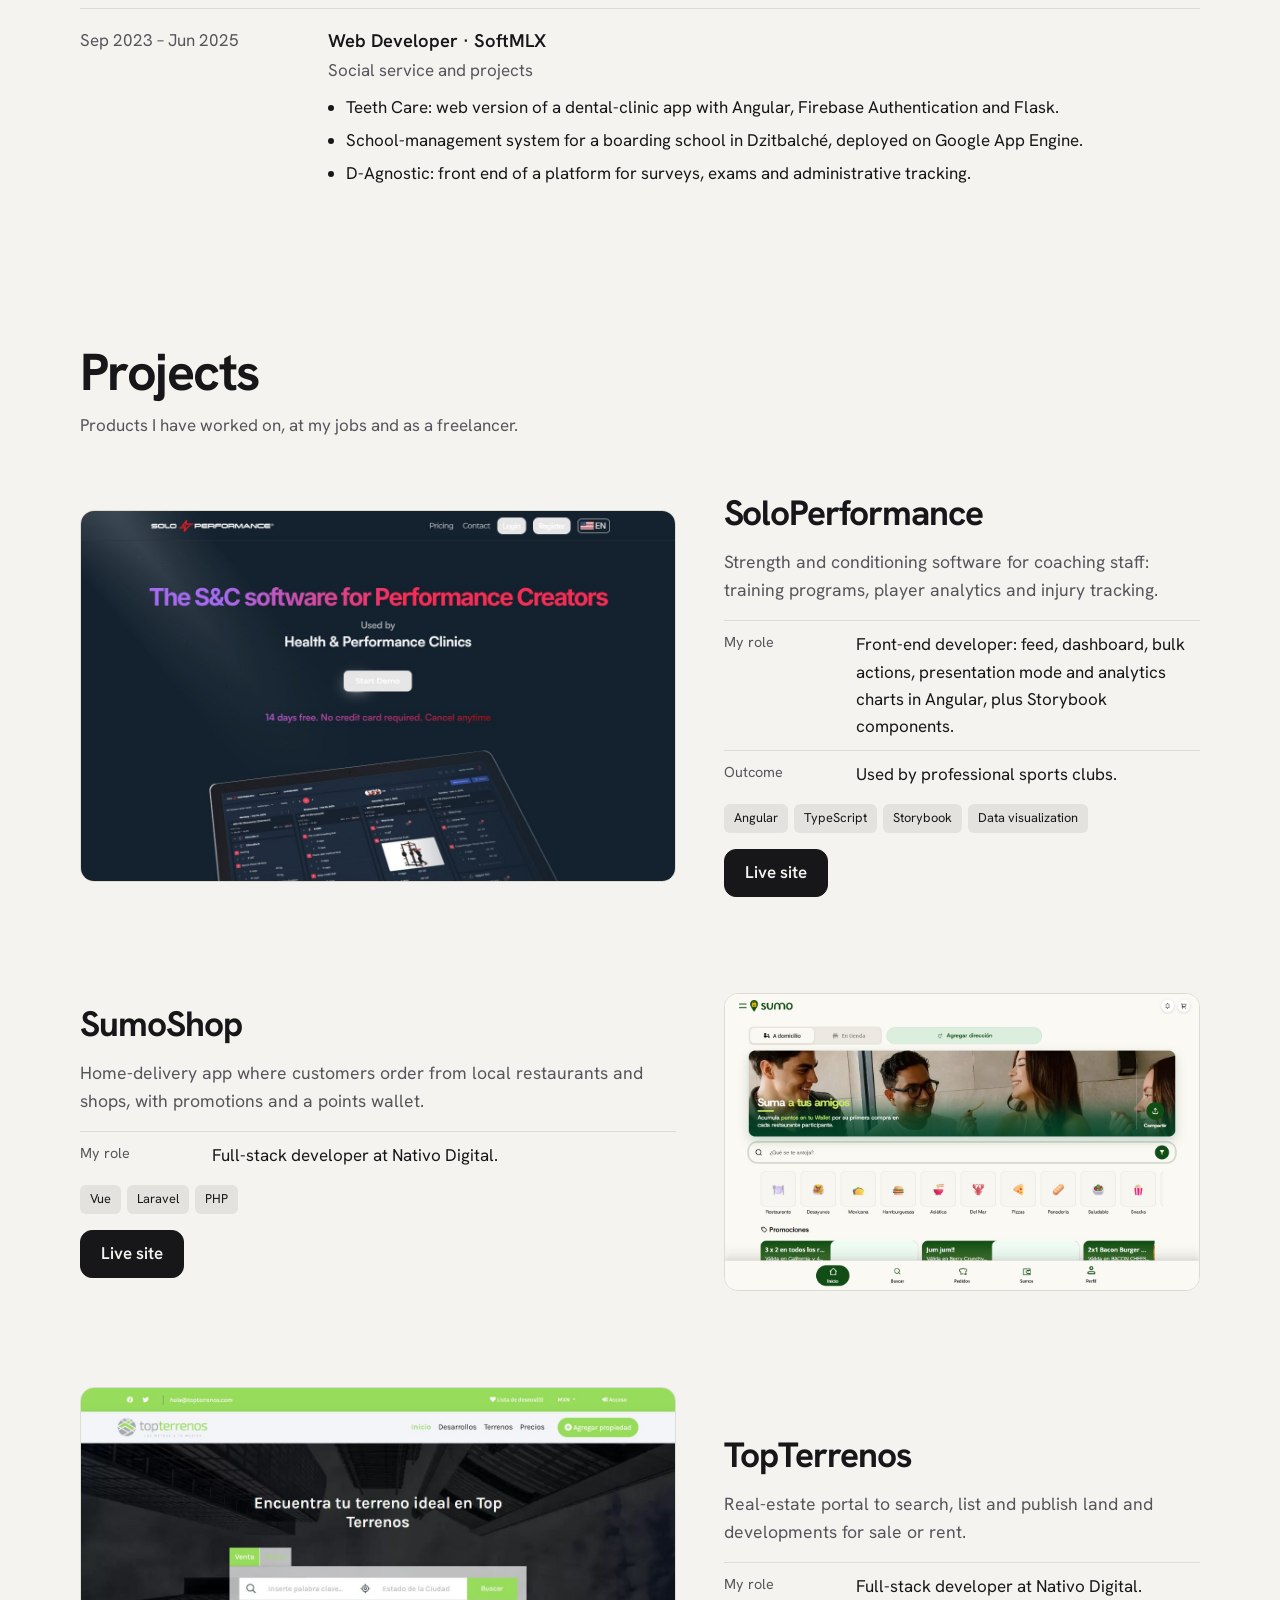
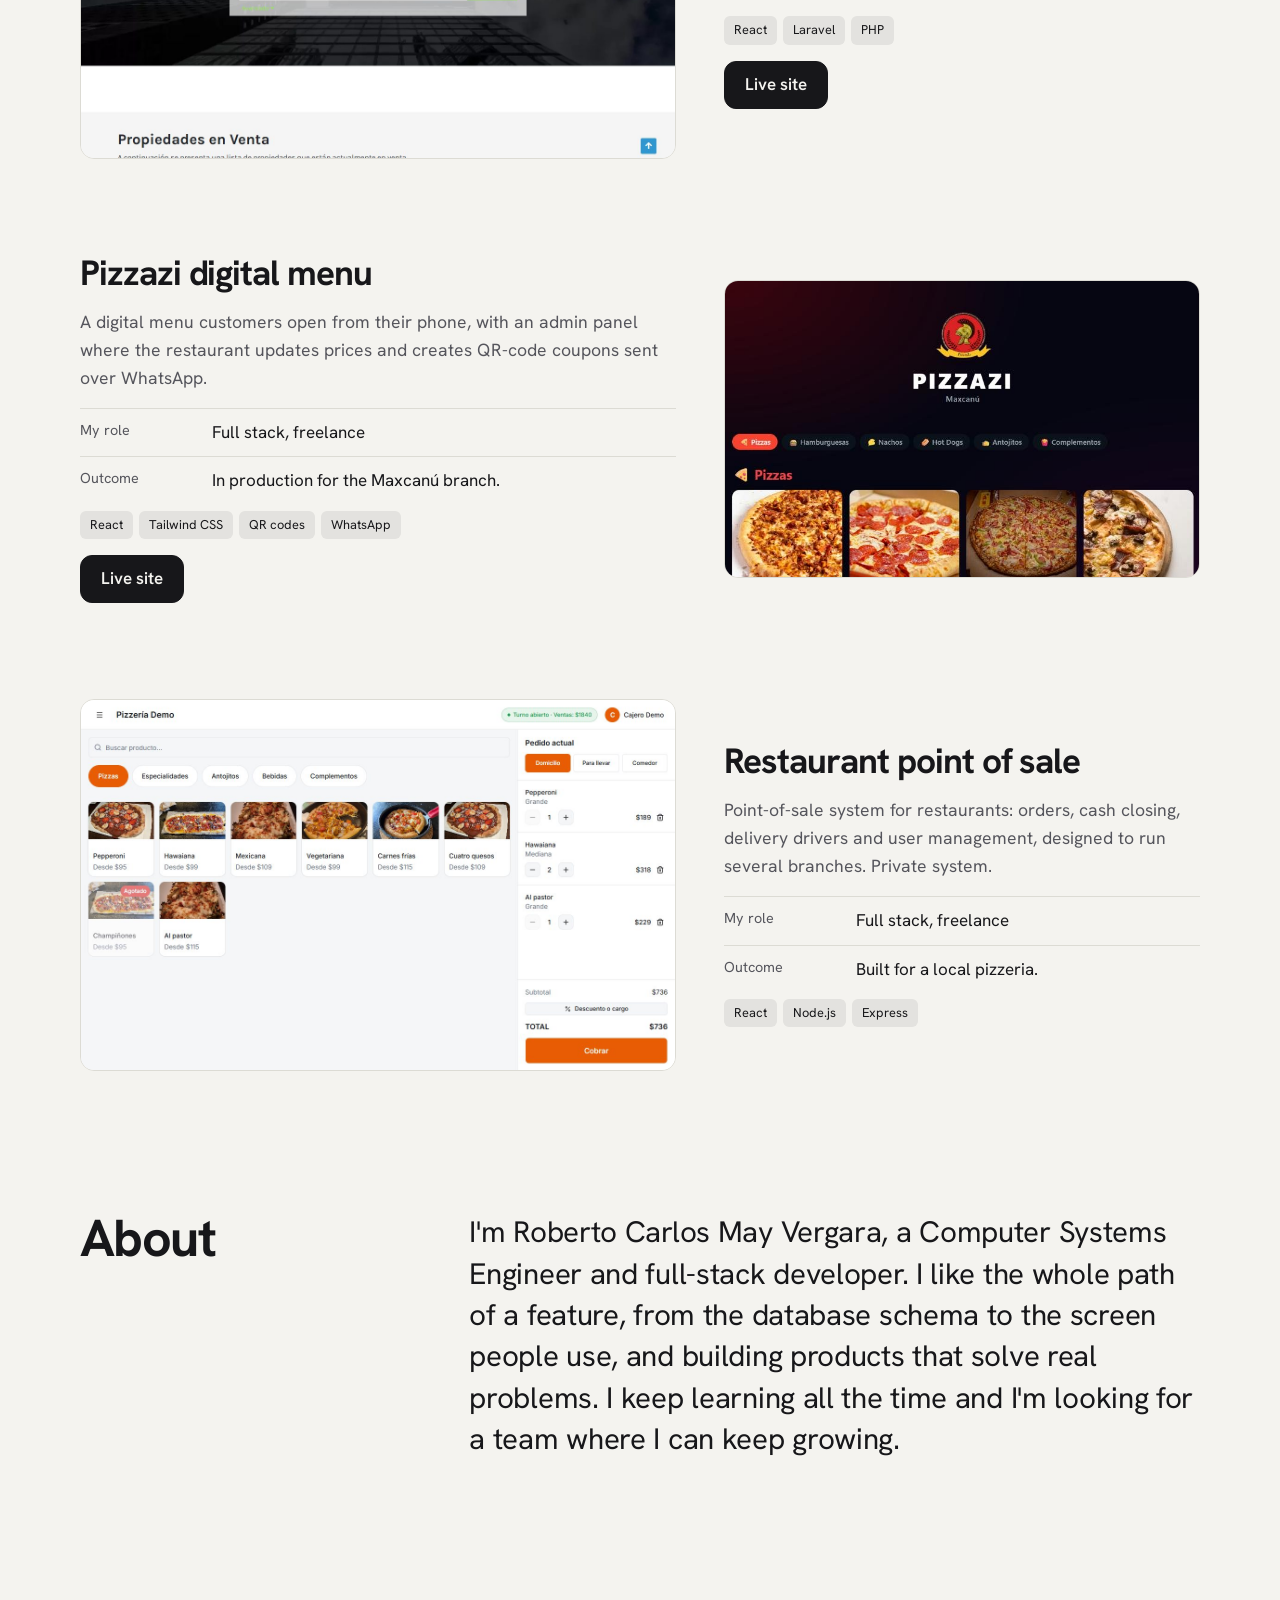
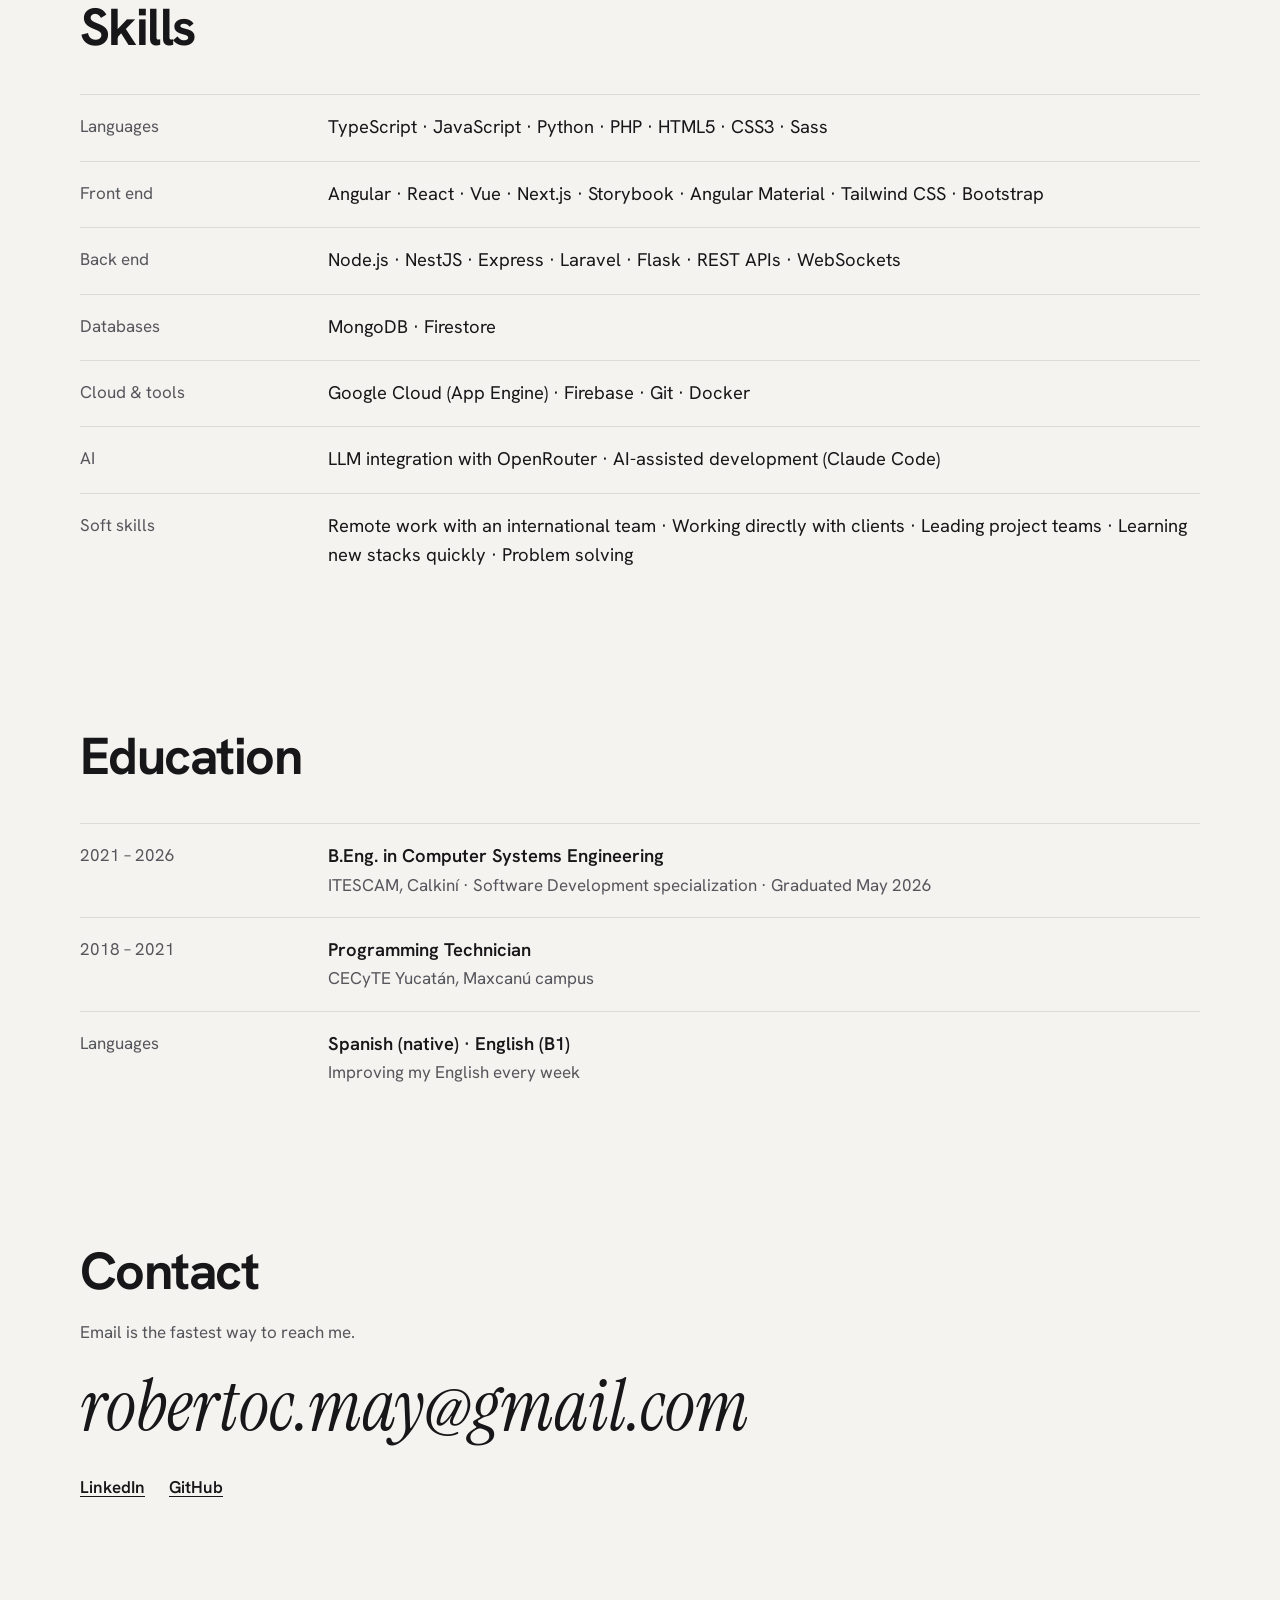
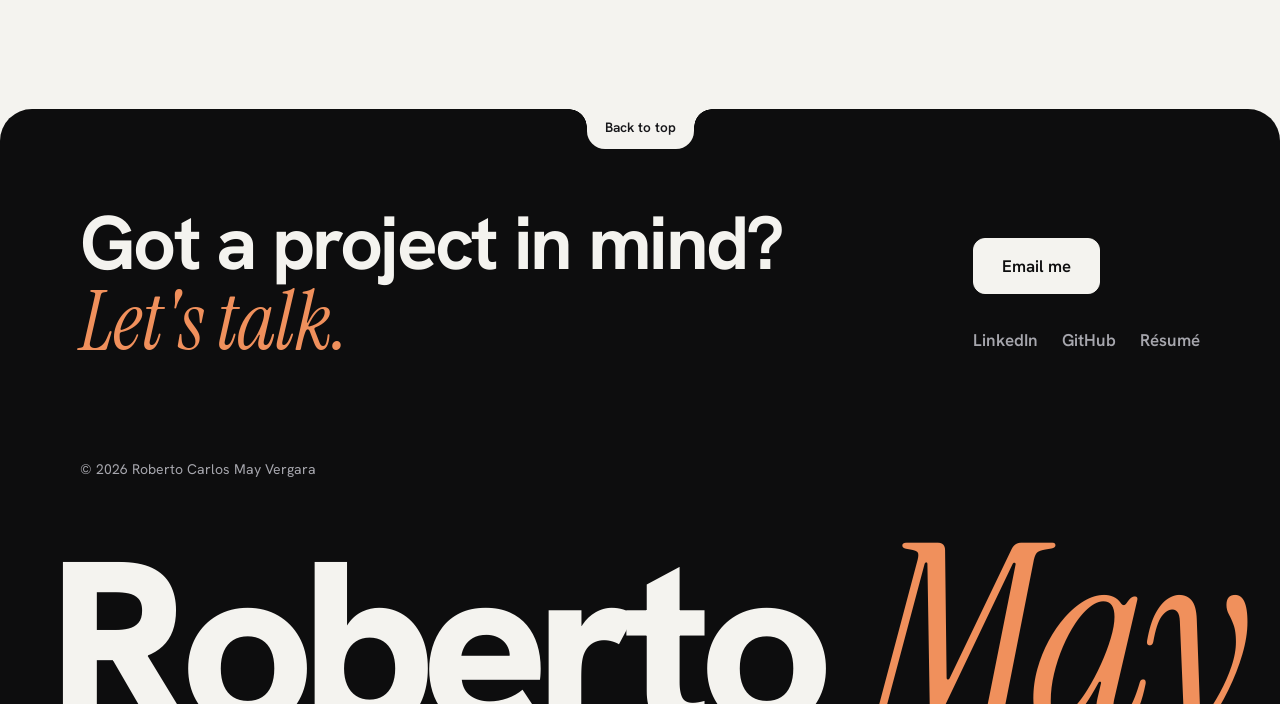
==== commit 99ab06b6: "Add portfolio link to the resume" ====
--- a/index.html
+++ b/index.html
@@ -22,7 +22,7 @@
   <link rel="preconnect" href="https://fonts.gstatic.com" crossorigin>
   <link rel="stylesheet" href="https://fonts.googleapis.com/css2?family=Hanken+Grotesk:wght@400..800&family=Instrument+Serif:ital@1&display=swap">
   <link rel="stylesheet" href="css/styles.css?v=8">
-  <script type="module" src="js/main.js?v=10"></script>
+  <script type="module" src="js/main.js?v=11"></script>
 </head>
 <body>
   <a class="skip" href="#main" data-i18n="nav.skip">Skip to content</a>
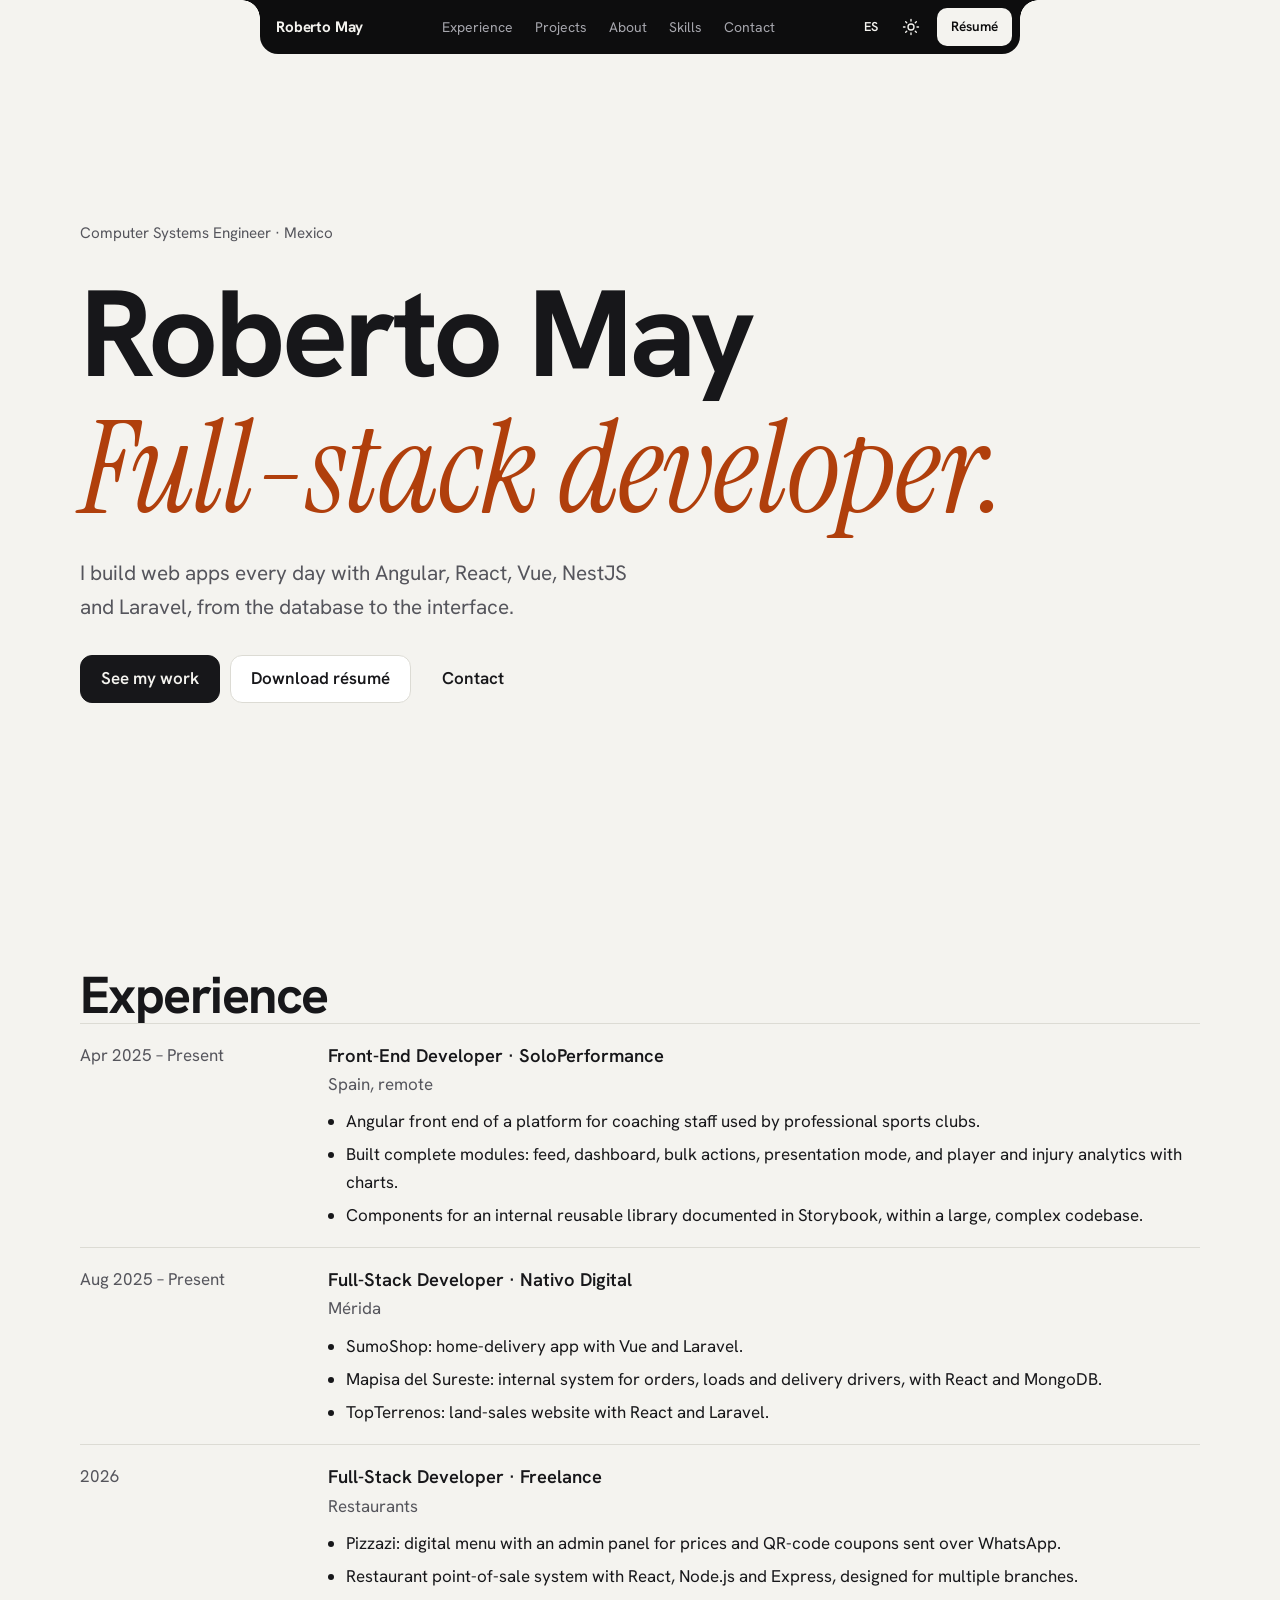
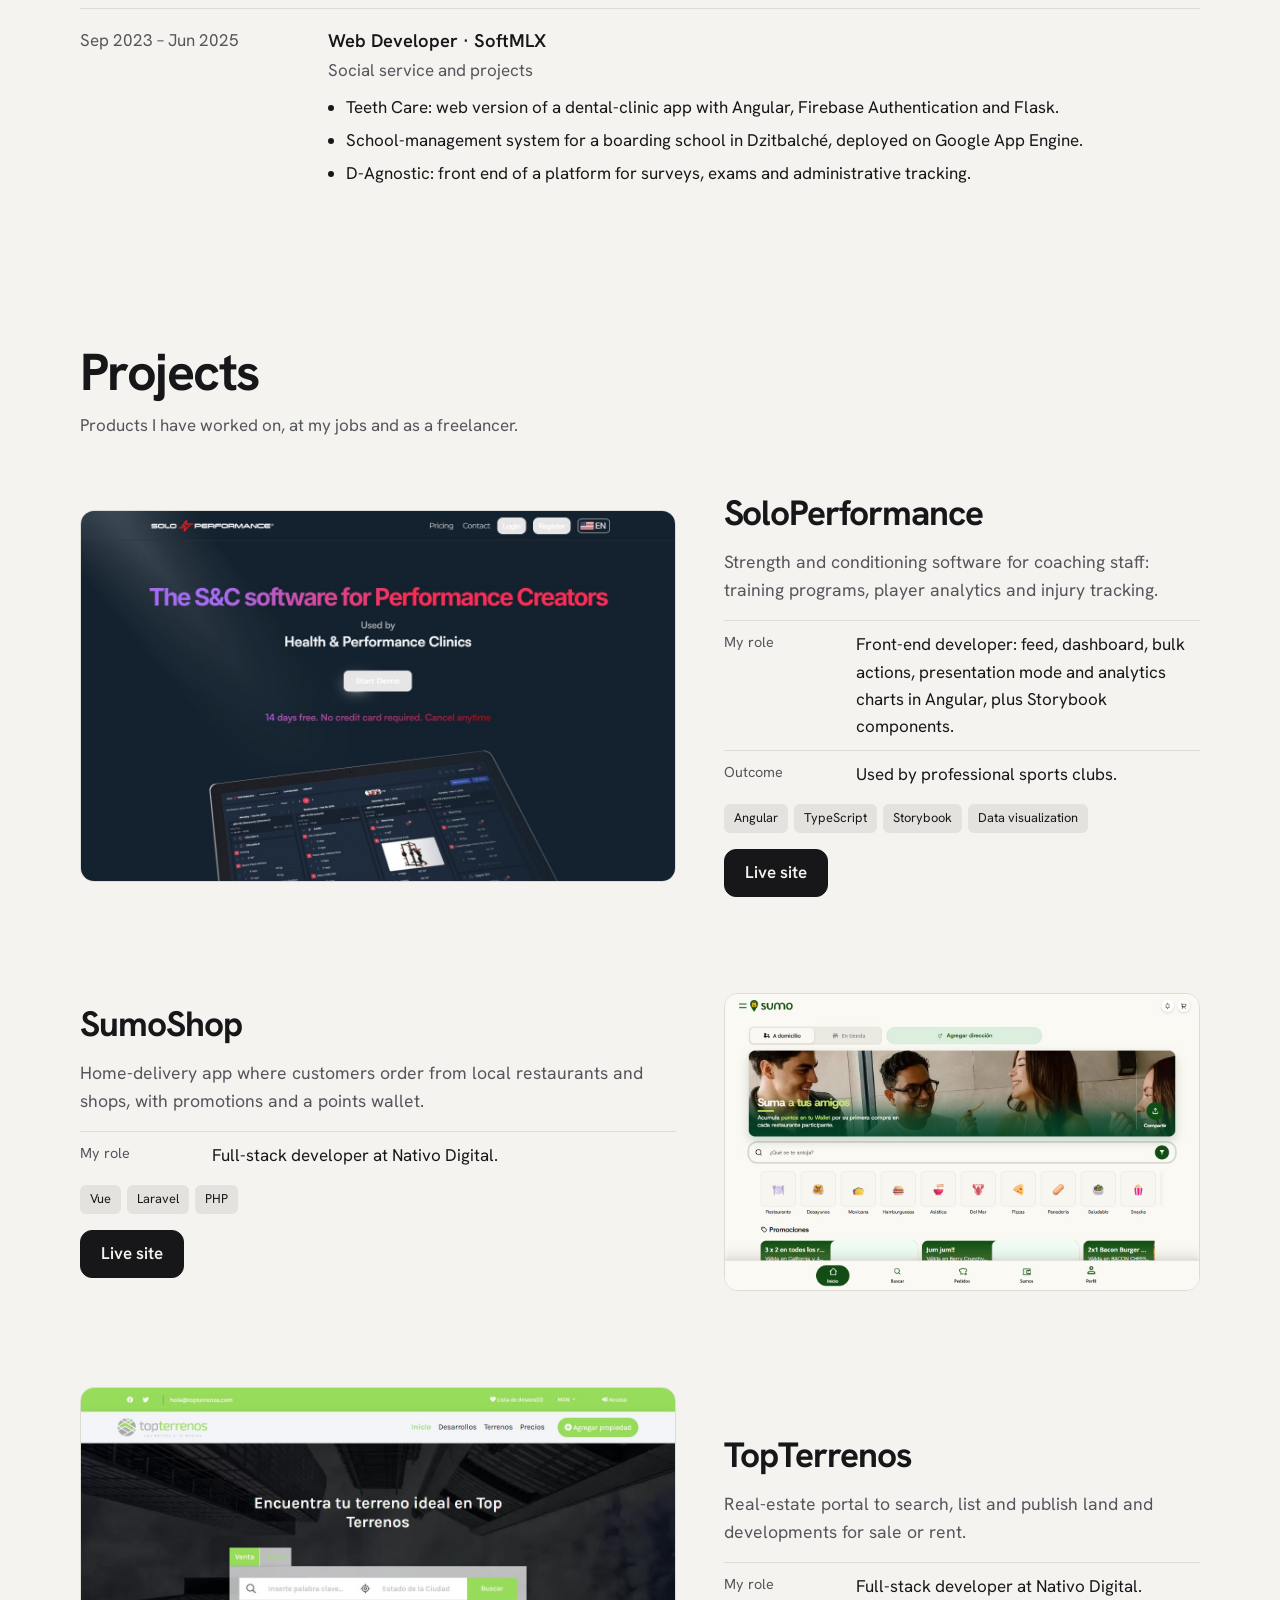
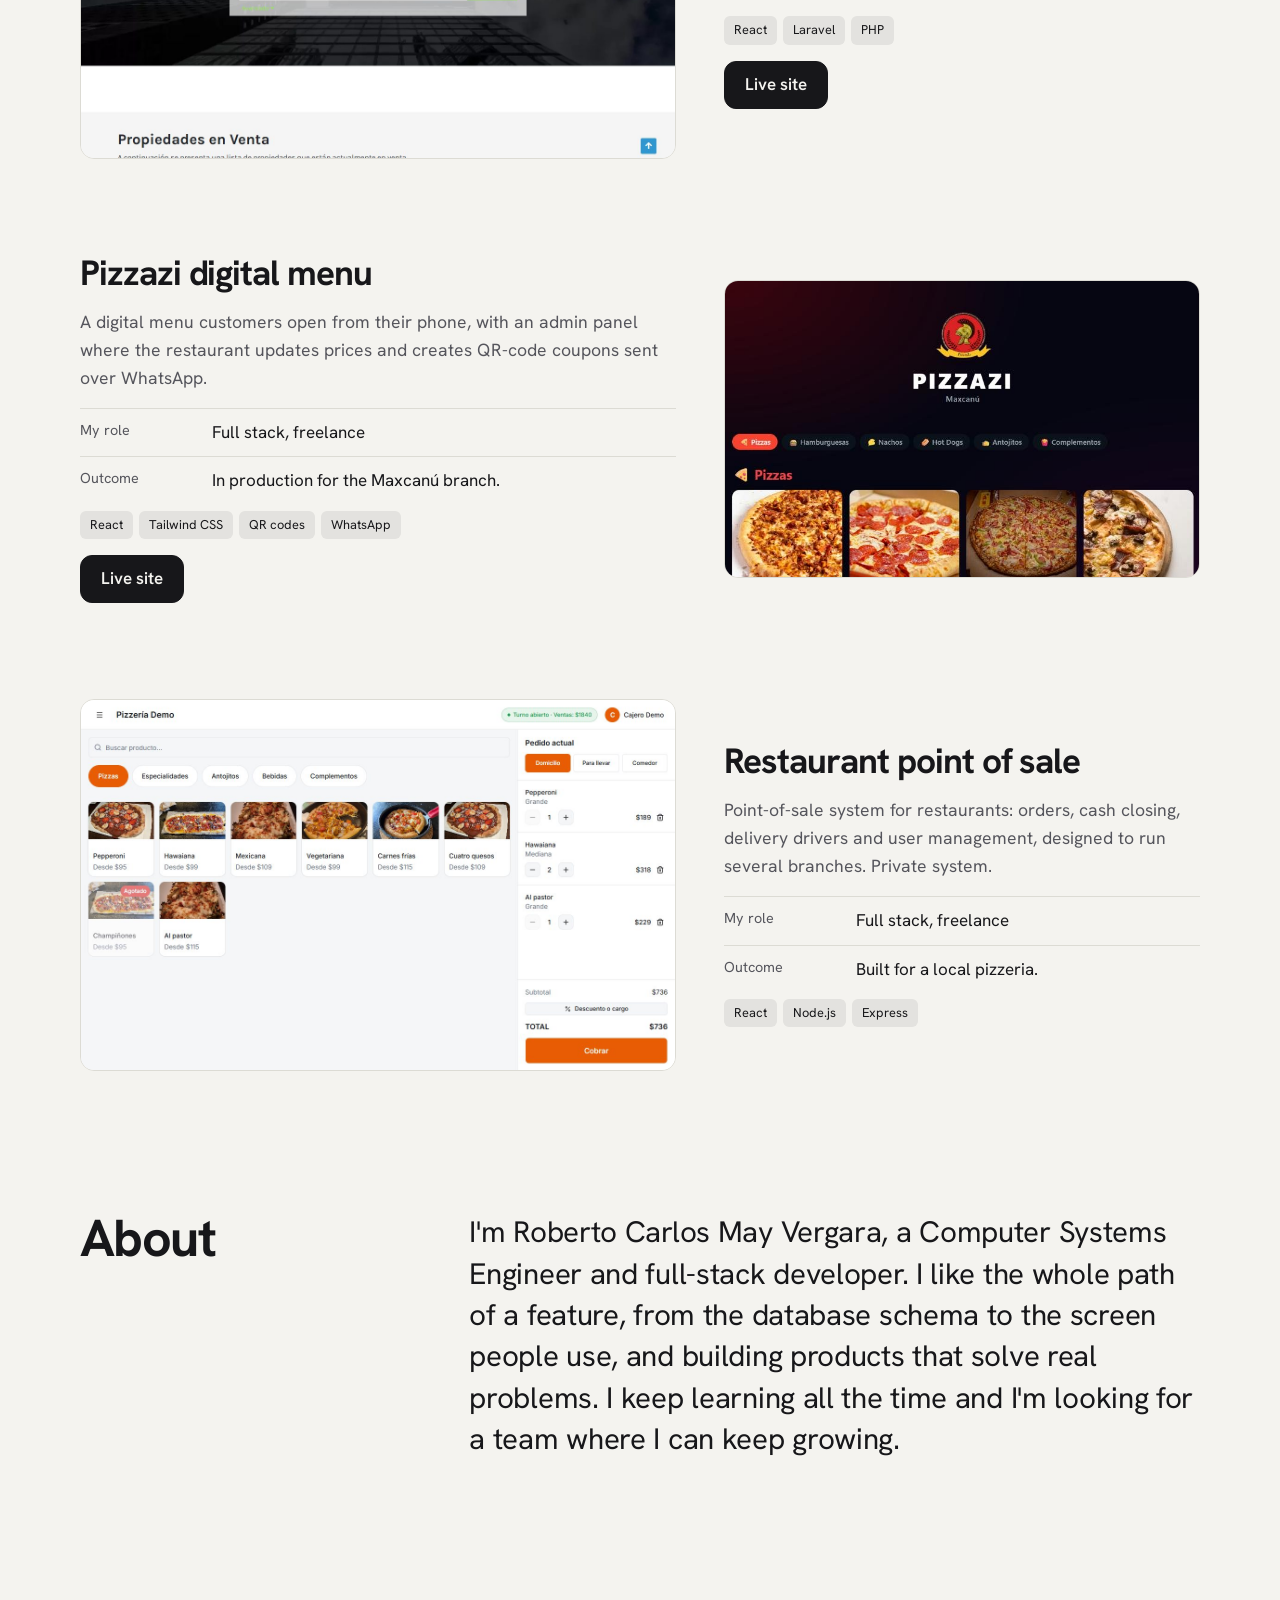
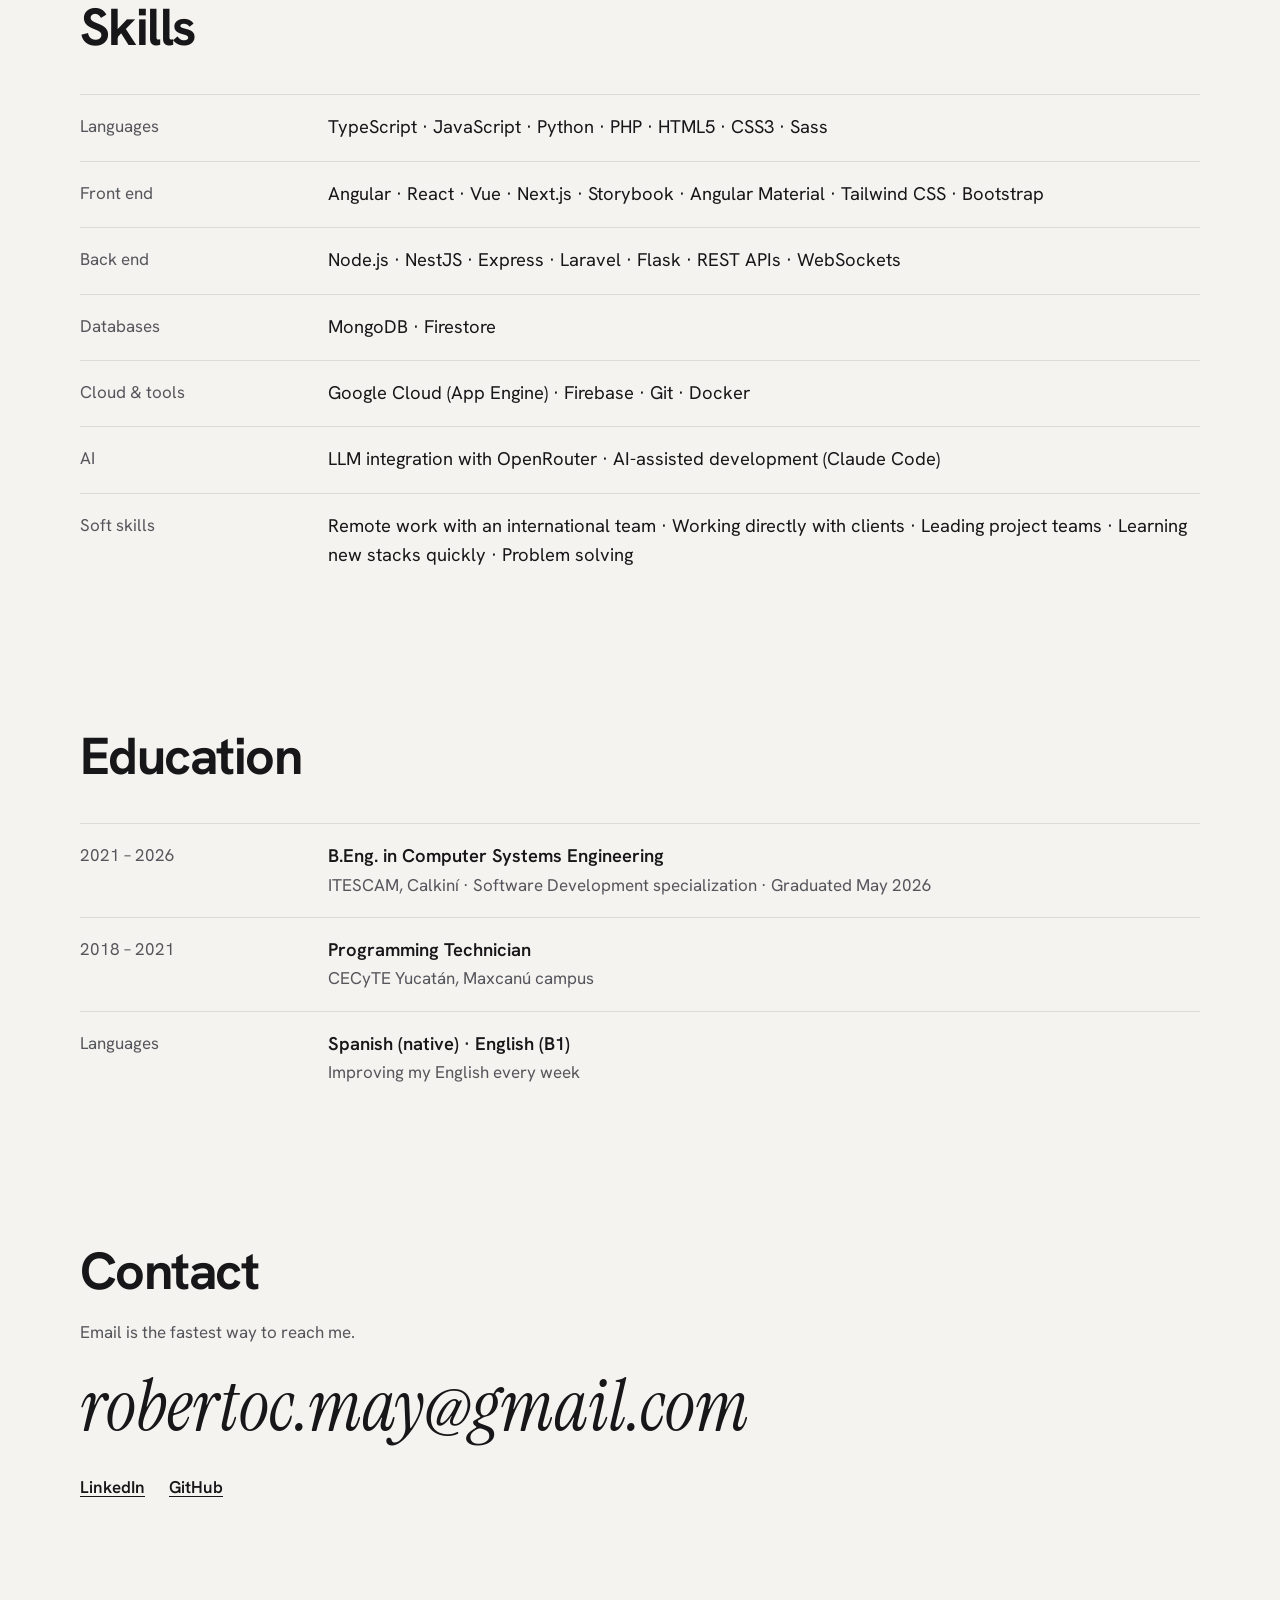
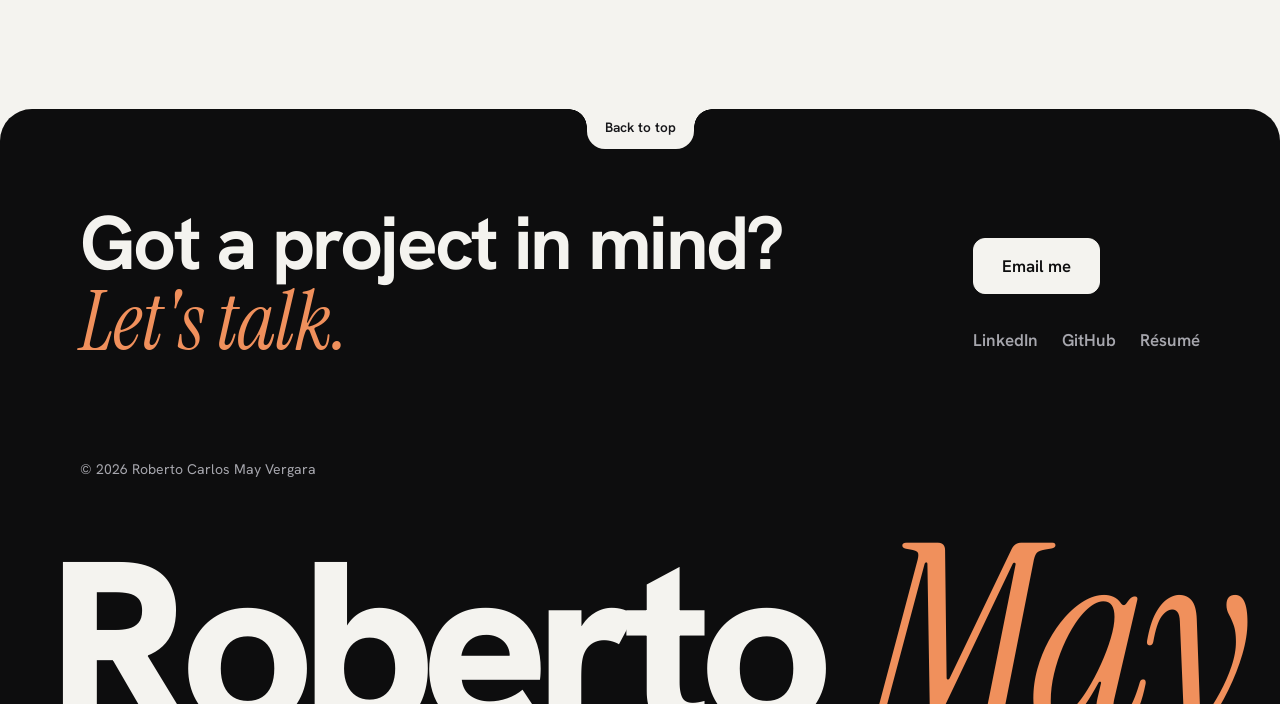
==== commit 1b53341a: "Larger hero title, cleaner mobile actions, no-JS notice Remove code comments." ====
--- a/index.html
+++ b/index.html
@@ -21,8 +21,8 @@
   <link rel="preconnect" href="https://fonts.googleapis.com">
   <link rel="preconnect" href="https://fonts.gstatic.com" crossorigin>
   <link rel="stylesheet" href="https://fonts.googleapis.com/css2?family=Hanken+Grotesk:wght@400..800&family=Instrument+Serif:ital@1&display=swap">
-  <link rel="stylesheet" href="css/styles.css?v=8">
-  <script type="module" src="js/main.js?v=11"></script>
+  <link rel="stylesheet" href="css/styles.css?v=9">
+  <script type="module" src="js/main.js?v=12"></script>
 </head>
 <body>
   <a class="skip" href="#main" data-i18n="nav.skip">Skip to content</a>
@@ -68,6 +68,8 @@
       </div>
     </section>
 
+    <noscript><p class="noscript">Experience, projects and skills load with JavaScript. You can also <a href="assets/cv/cv-en.pdf">download the résumé</a>.</p></noscript>
+
     <section class="section" id="experience" aria-labelledby="experience-title">
       <h2 id="experience-title" data-i18n="experience.title">Experience</h2>
       <ul class="edu jobs" id="job-list"></ul>
@@ -107,7 +109,6 @@
     </section>
   </main>
 
-  <!-- Footer: the notch from the top returns as a tab, then the name closes the page, cropped by the bottom edge -->
   <footer class="footer">
     <a class="footer-tab" href="#top" data-i18n="footer.top">Back to top</a>
     <div class="footer-top">
--- a/css/styles.css
+++ b/css/styles.css
@@ -1,11 +1,10 @@
-/* Tokens */
 :root {
   --bg: #f4f3ef;
   --surface: #ffffff;
   --ink: #17171a;
   --muted: #55555c;
   --line: #dcdbd4;
-  --accent: #b03f0c; /* achiote: the one accent, used in the hero, the footer and the focus ring */
+  --accent: #b03f0c;
   --notch: #0d0d0e;
   --notch-ink: #f4f3ef;
   --notch-muted: #a6a6ad;
@@ -24,7 +23,6 @@
   color-scheme: light;
 }
 
-/* Light is the default whatever the device prefers; dark only when the visitor picks it */
 :root[data-theme="dark"] {
   --bg: #111112;
   --surface: #1a1a1c;
@@ -39,7 +37,6 @@
   color-scheme: dark;
 }
 
-/* Base */
 *, *::before, *::after { box-sizing: border-box; }
 html { scroll-behavior: smooth; scroll-padding-top: 88px; -webkit-text-size-adjust: 100%; }
 body {
@@ -64,7 +61,6 @@
 }
 .skip:focus { top: 16px; }
 
-/* Notch navbar: hangs from the top edge, concave corners blend it into the viewport */
 .notch {
   position: fixed; top: 0; left: 50%; z-index: 50;
   width: min(100% - 32px, 760px);
@@ -120,7 +116,6 @@
   .nav-cta { display: none; }
   .menu-btn { display: grid; }
   .notch-bar { flex-wrap: wrap; justify-content: space-between; }
-  /* Mobile menu: the notch grows downward (grid-rows 0fr → 1fr) */
   .nav-links {
     order: 3; flex-basis: 100%; margin: 0;
     display: grid; grid-template-rows: 0fr; opacity: 0; visibility: hidden;
@@ -132,20 +127,20 @@
   .notch[data-open="true"] .nav-links { grid-template-rows: 1fr; opacity: 1; visibility: visible; transition-delay: 0s; }
 }
 
-/* Layout */
 main { width: min(100% - 2 * var(--gutter), var(--max)); margin-inline: auto; }
 .section { padding-block: clamp(72px, 12vw, 140px) 0; }
 .section h2 { font-size: clamp(2rem, 5vw, 3.25rem); }
 .section-head { display: grid; gap: 12px; margin-bottom: clamp(32px, 5vw, 56px); }
 .section-head p { color: var(--muted); max-width: 52ch; }
 
-/* Hero */
 .hero { min-height: 92svh; display: flex; flex-direction: column; justify-content: center; gap: 24px; padding-top: 96px; }
 .hero-meta { color: var(--muted); font-size: 0.95rem; }
-.hero-title { font-size: clamp(2.75rem, 9vw, 6.5rem); display: grid; gap: 0.05em; }
+.hero-title { font-size: clamp(2.75rem, 9.6vw, 9rem); display: grid; gap: 0.05em; }
 .hero-title em { color: var(--accent); font-size: 1.04em; line-height: 1; }
 .hero-lead { font-size: clamp(1.1rem, 2vw, 1.3rem); color: var(--muted); max-width: 46ch; }
 .hero-actions { display: flex; flex-wrap: wrap; gap: 10px; margin-top: 8px; }
+@media (max-width: 479px) { .hero-actions .btn-ghost { display: none; } }
+.noscript { padding-top: 48px; color: var(--muted); }
 
 .btn {
   display: inline-flex; align-items: center; min-height: 48px; padding: 0 20px;
@@ -161,7 +156,6 @@
   .btn-ghost:hover { border-color: var(--line); }
 }
 
-/* Projects */
 .projects { list-style: none; margin: 0; padding: 0; display: grid; gap: clamp(48px, 8vw, 96px); }
 .project { display: grid; gap: 24px; }
 @media (min-width: 860px) {
@@ -176,7 +170,6 @@
 }
 .project-media.is-tilting { transition-duration: 120ms; }
 .project-media img, .project-media video { width: 100%; height: 100%; object-fit: cover; }
-/* Project without a screenshot: one full-width card, title and summary left, details right */
 .project.no-media {
   grid-template-columns: 1fr; padding: clamp(24px, 4vw, 44px);
   background: var(--surface); border: 1px solid var(--line); border-radius: var(--radius);
@@ -201,12 +194,10 @@
 .project-links { display: flex; gap: 10px; flex-wrap: wrap; }
 .project-links:empty { display: none; }
 
-/* About */
 .about { display: grid; gap: 24px; }
 @media (min-width: 860px) { .about { grid-template-columns: 1fr 2fr; } }
 .about-body { font-size: clamp(1.3rem, 2.6vw, 1.85rem); line-height: 1.4; letter-spacing: -0.01em; }
 
-/* Skills & education: rows, not cards */
 #skills h2, #education h2 { margin-bottom: clamp(24px, 4vw, 40px); }
 .rows { margin: 0; }
 .rows div { display: grid; gap: 6px 24px; padding-block: 18px; border-top: 1px solid var(--line); }
@@ -222,7 +213,6 @@
 .edu-where { color: var(--muted); }
 .jobs ul { margin: 10px 0 0; padding-left: 18px; display: grid; gap: 6px; list-style: disc; }
 
-/* Contact */
 .contact { display: grid; gap: 20px; }
 .contact > p { color: var(--muted); max-width: 48ch; }
 .contact-email {
@@ -235,7 +225,6 @@
 .contact-links { list-style: none; margin: 0; padding: 0; display: flex; gap: 24px; }
 .contact-links a { display: inline-flex; align-items: center; min-height: 44px; font-weight: 600; }
 
-/* Footer: the notch's colour, a tab that mirrors the navbar, and the name cropped by the bottom edge */
 .footer {
   position: relative; overflow: hidden;
   margin-top: clamp(120px, 16vw, 200px);
@@ -244,13 +233,11 @@
   border-radius: 32px 32px 0 0;
 }
 .footer-tab {
-  /* centred with margins, not translate, so it never lands on a half pixel and shows seams */
   position: absolute; top: 0; left: 0; right: 0; width: max-content; margin-inline: auto;
   padding: 8px 18px 10px; border-radius: 0 0 var(--notch-r) var(--notch-r);
   background: var(--bg); color: var(--ink); font-size: 0.85rem; font-weight: 600; text-decoration: none;
   transition: color 150ms ease;
 }
-/* the concave corners overlap the tab by 1px so no hairline shows between them */
 .footer-tab::before, .footer-tab::after { content: ""; position: absolute; top: 0; width: calc(var(--notch-r) + 1px); height: var(--notch-r); }
 .footer-tab::before { right: calc(100% - 1px); background: radial-gradient(circle at 0 100%, transparent calc(var(--notch-r) - 0.5px), var(--bg) var(--notch-r)); }
 .footer-tab::after  { left: calc(100% - 1px);  background: radial-gradient(circle at 100% 100%, transparent calc(var(--notch-r) - 0.5px), var(--bg) var(--notch-r)); }
@@ -290,7 +277,6 @@
 .footer-name em { color: var(--notch-accent); font-size: 1.08em; letter-spacing: -0.03em; }
 .footer-name span { display: inline-block; }
 
-/* Motion: hero words blur in once on load; sections reveal once on scroll */
 .hero > *, .hero-title > * { animation: rise 900ms var(--ease-out) both; }
 .hero-meta { animation-delay: 150ms; }
 .hero-title > :first-child { animation-delay: 230ms; }
@@ -303,7 +289,6 @@
 .reveal { opacity: 0; translate: 0 28px; filter: blur(8px); transition: opacity 800ms var(--ease-out), translate 800ms var(--ease-out), filter 800ms var(--ease-out); transition-delay: var(--d, 0ms); }
 .reveal.is-in { opacity: 1; translate: 0 0; filter: none; }
 
-/* Footer name: letters climb out of the bottom edge one by one when the footer arrives */
 .js .footer-name span { translate: 0 110%; transition: translate 1000ms var(--ease-out); transition-delay: calc(var(--i) * 45ms); }
 .js .footer-name.is-in span { translate: 0 0; }
 
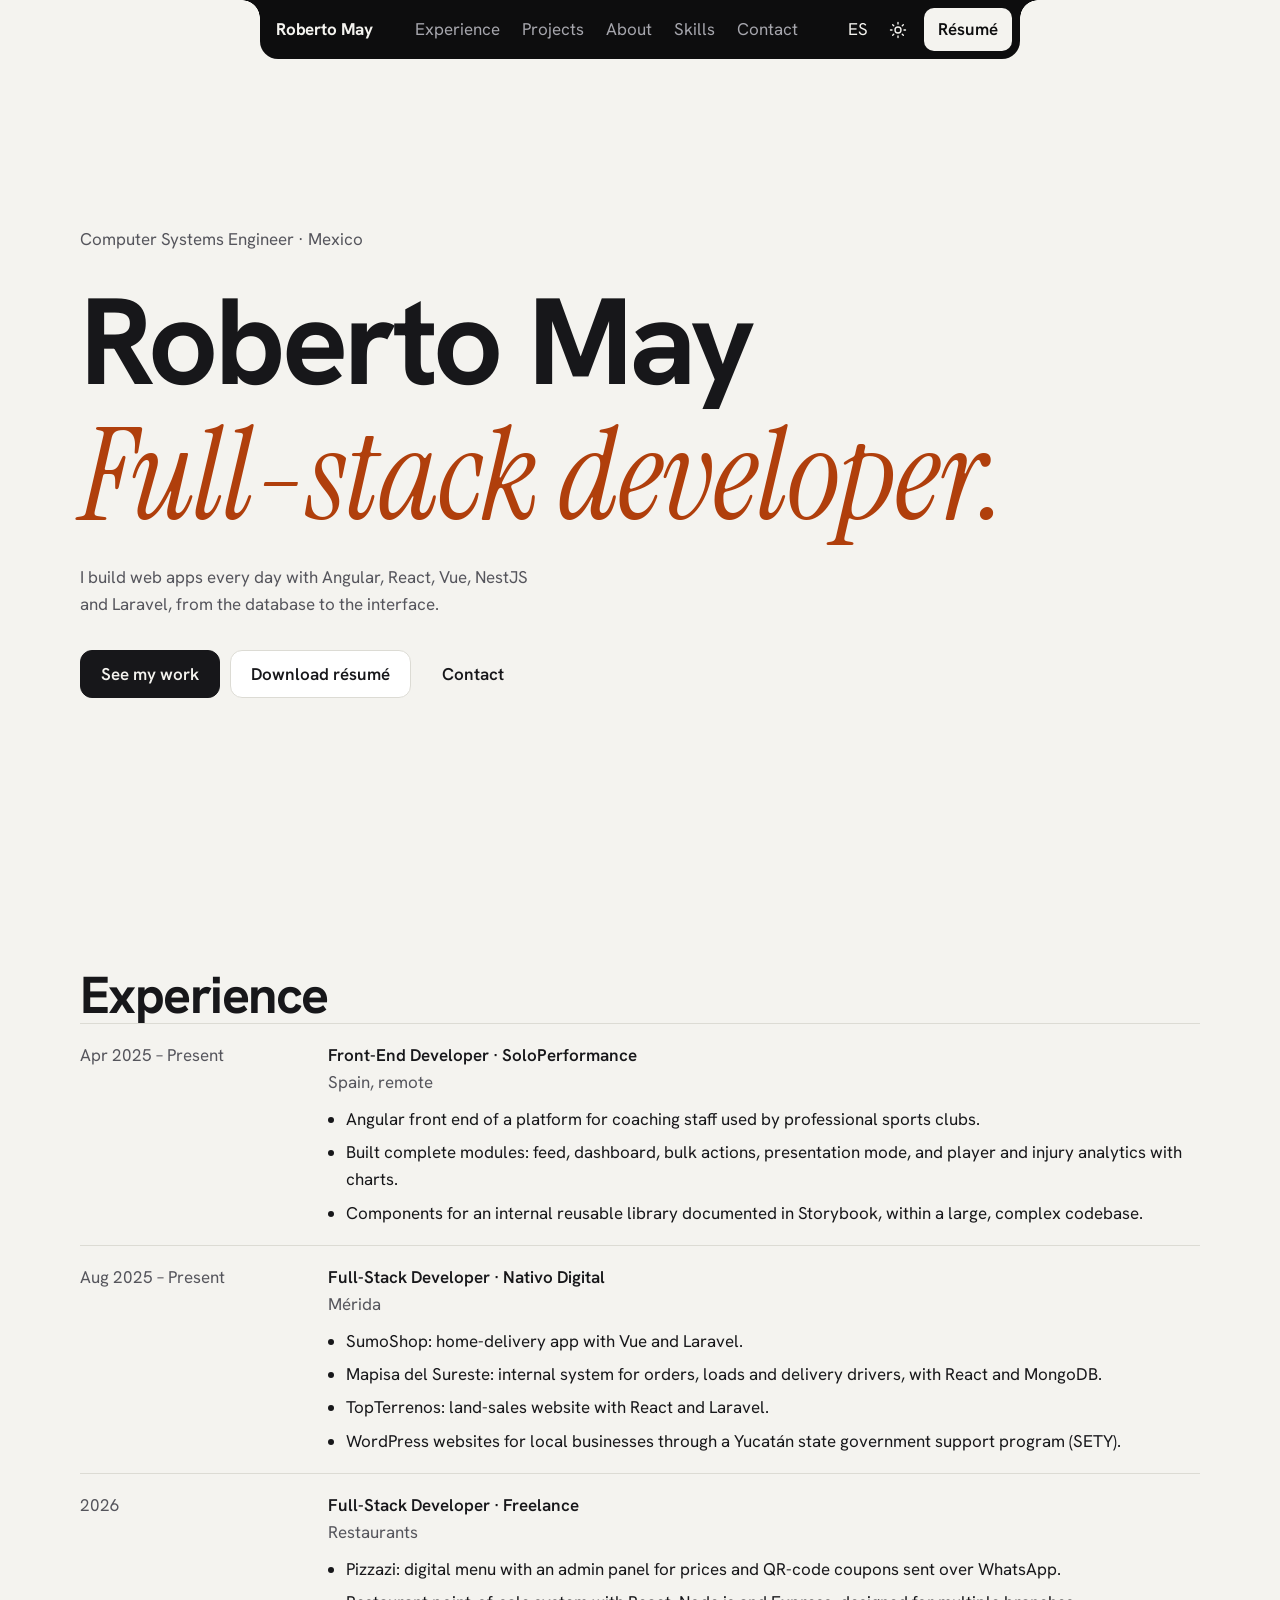
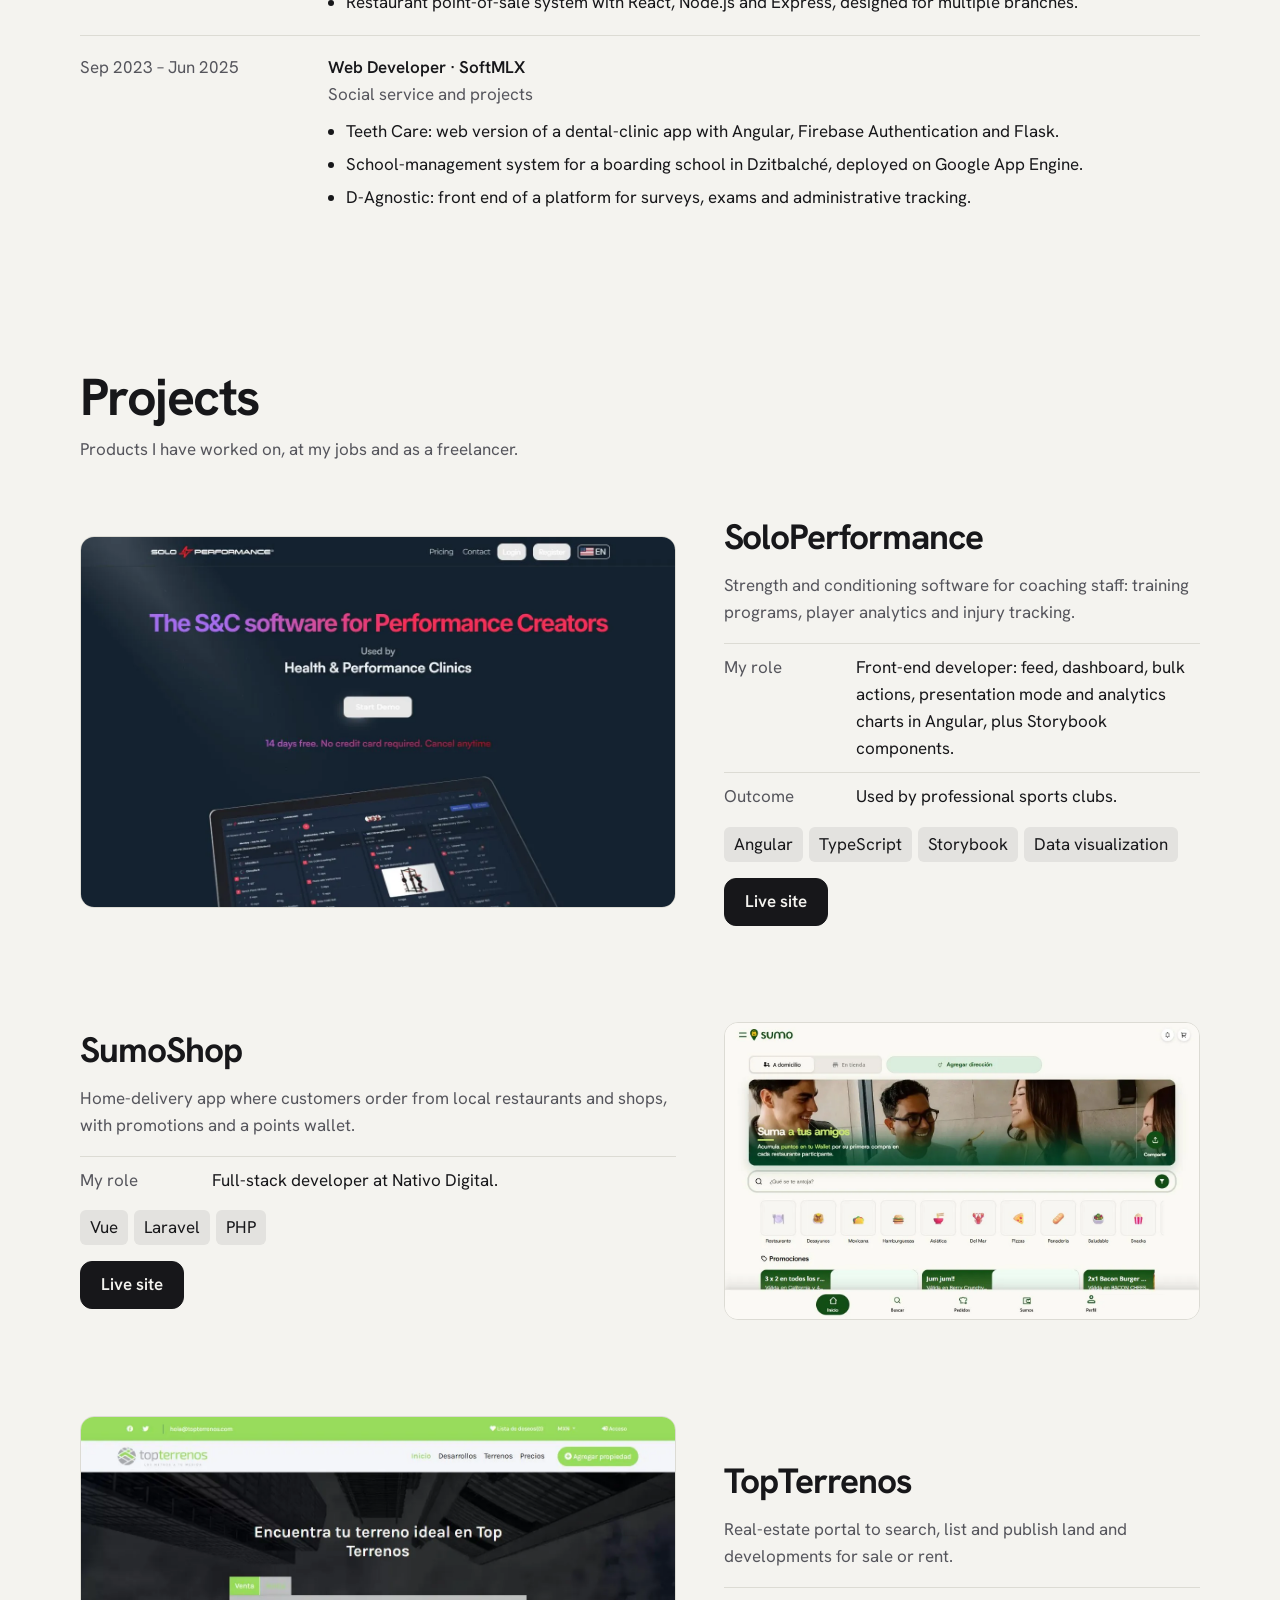
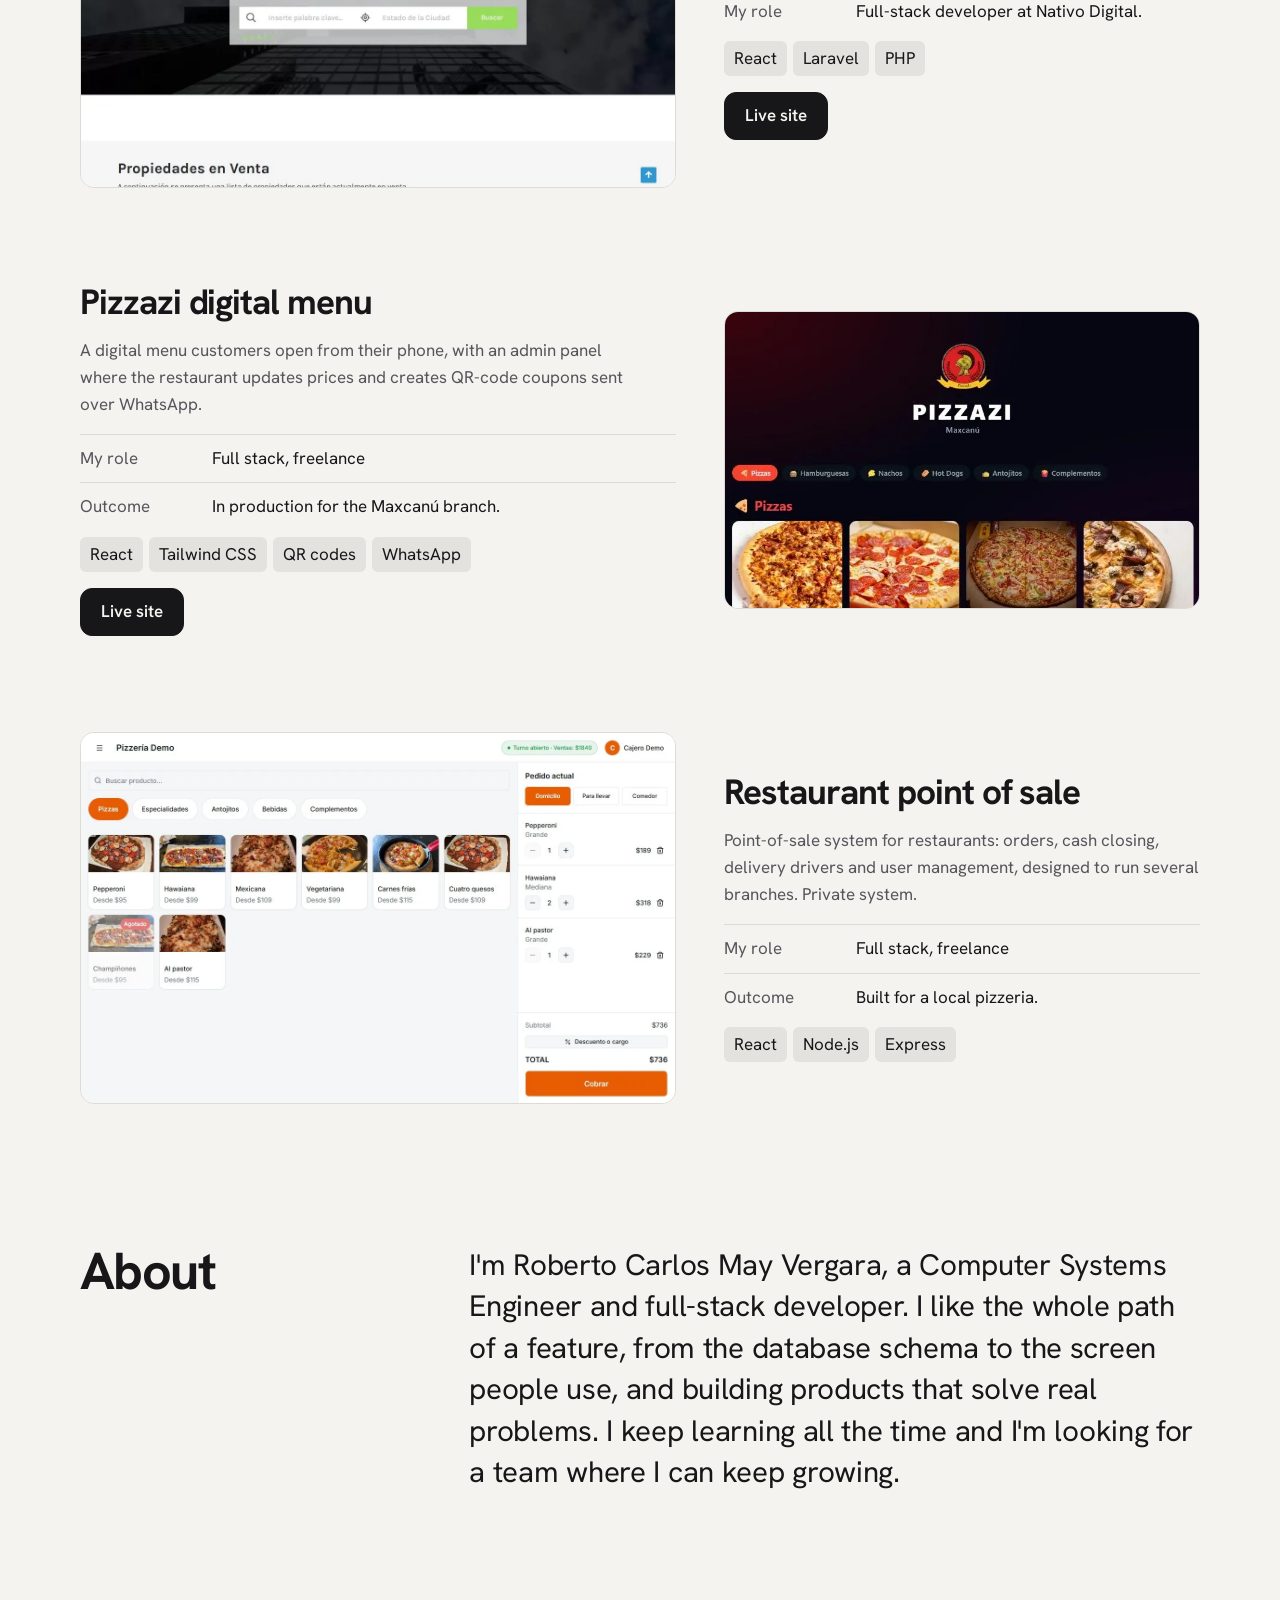
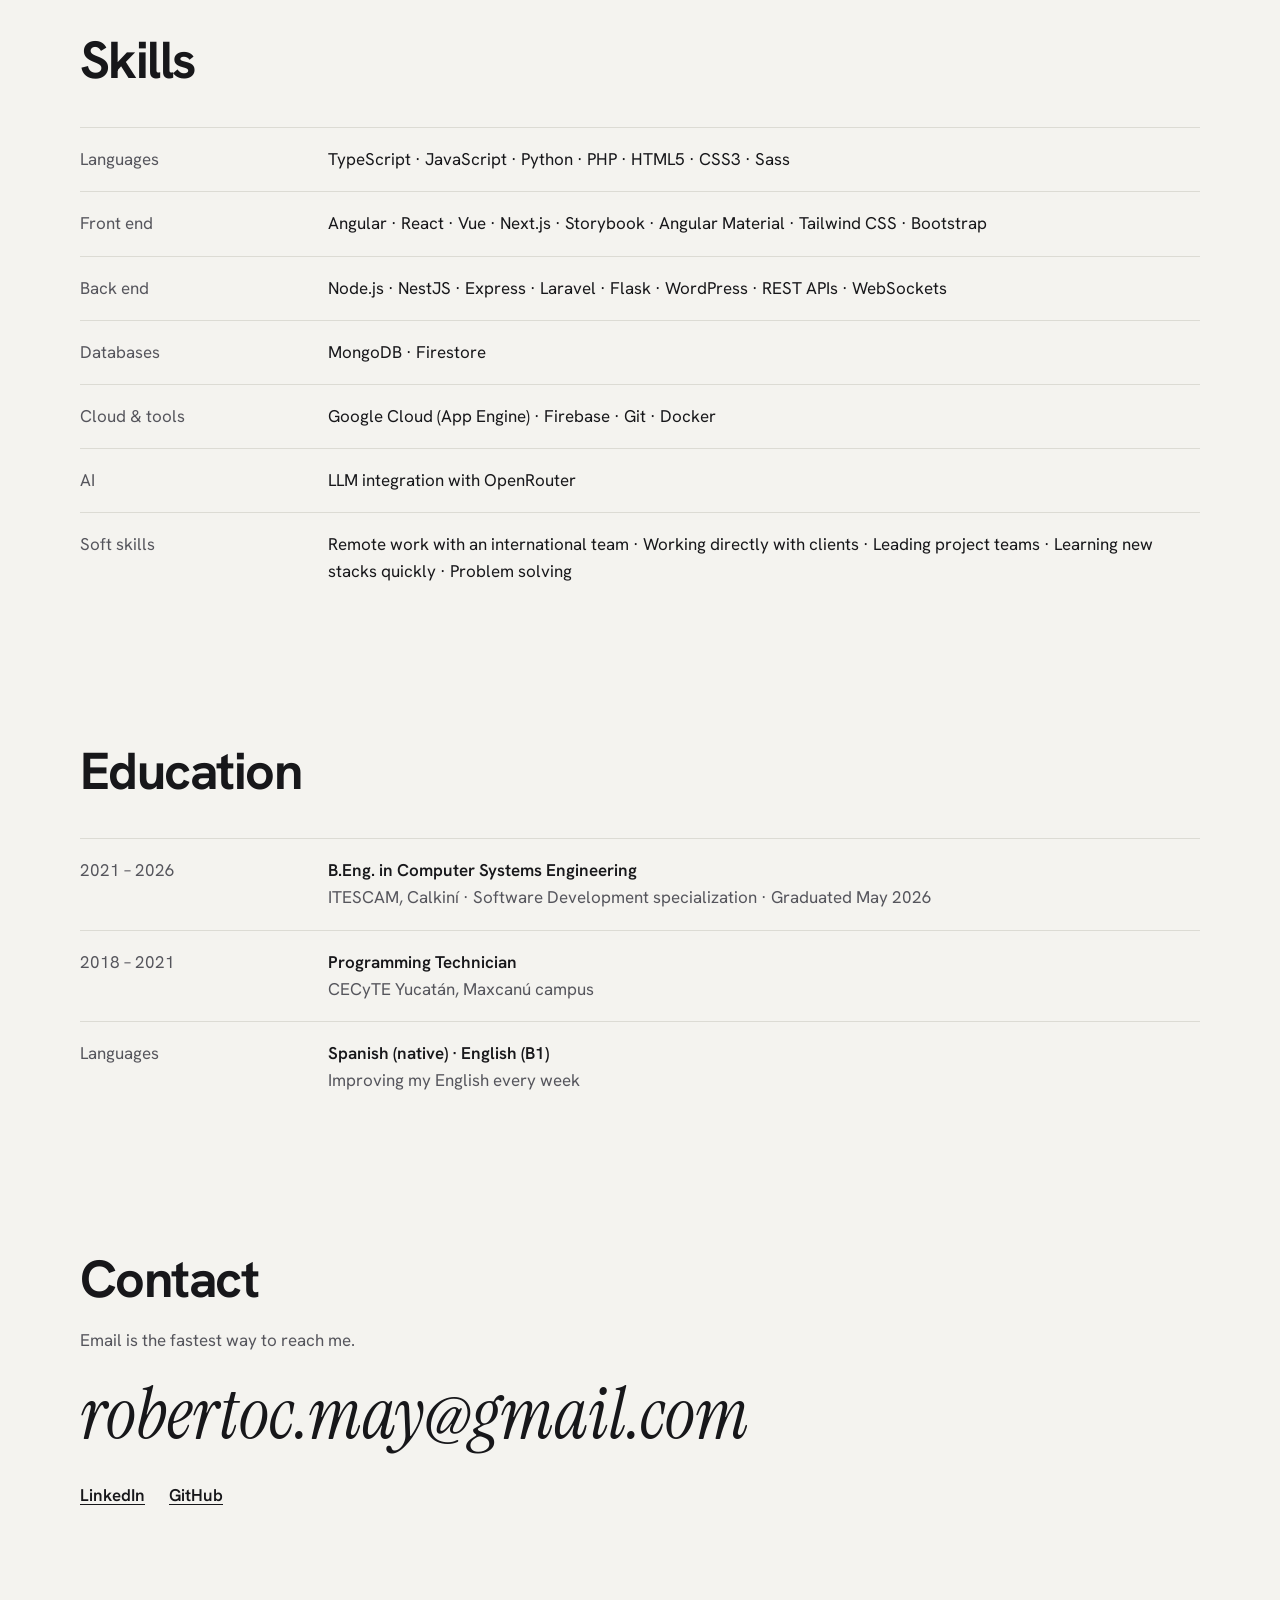
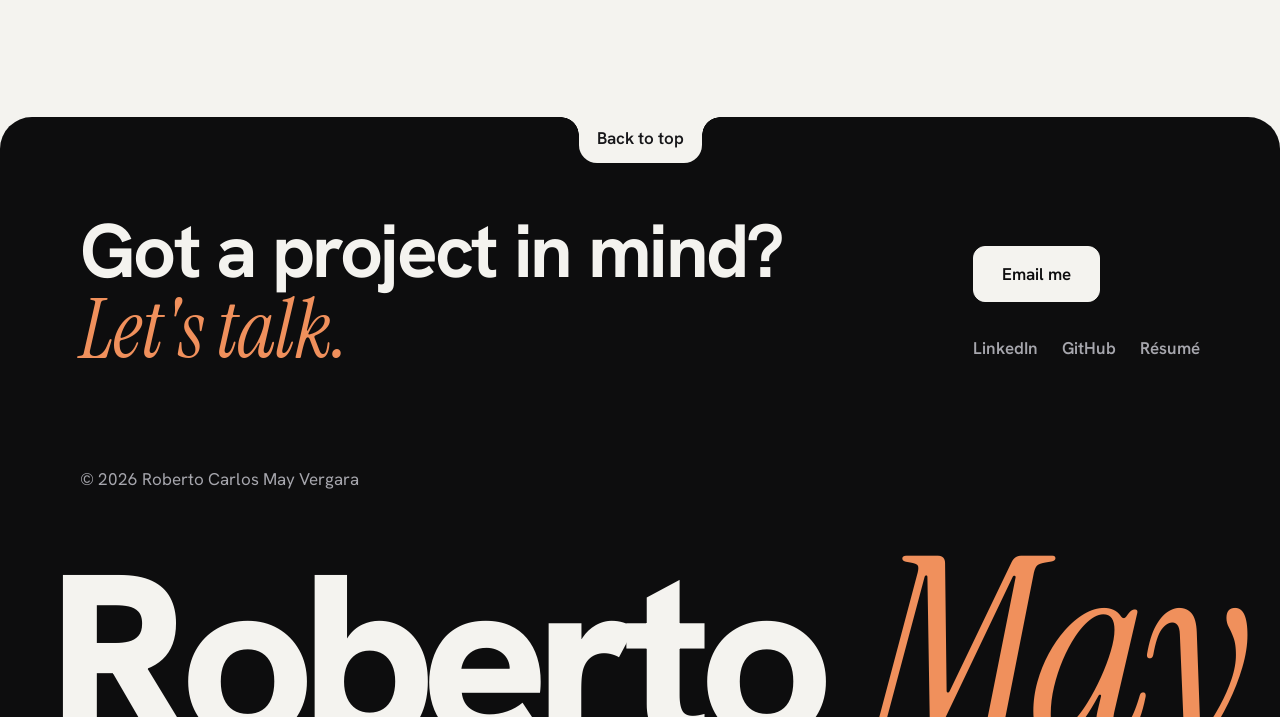
==== commit f20055eb: "Add WordPress work, WebP images and a tighter type scale Add the SETY WordPress sites to the experie" ====
--- a/index.html
+++ b/index.html
@@ -21,8 +21,8 @@
   <link rel="preconnect" href="https://fonts.googleapis.com">
   <link rel="preconnect" href="https://fonts.gstatic.com" crossorigin>
   <link rel="stylesheet" href="https://fonts.googleapis.com/css2?family=Hanken+Grotesk:wght@400..800&family=Instrument+Serif:ital@1&display=swap">
-  <link rel="stylesheet" href="css/styles.css?v=9">
-  <script type="module" src="js/main.js?v=12"></script>
+  <link rel="stylesheet" href="css/styles.css?v=10">
+  <script type="module" src="js/main.js?v=14"></script>
 </head>
 <body>
   <a class="skip" href="#main" data-i18n="nav.skip">Skip to content</a>
--- a/css/styles.css
+++ b/css/styles.css
@@ -14,7 +14,6 @@
   --font-serif: "Instrument Serif", Georgia, serif;
 
   --ease-out: cubic-bezier(0.23, 1, 0.32, 1);
-  --ease-in-out: cubic-bezier(0.77, 0, 0.175, 1);
 
   --radius: 14px;
   --notch-r: 18px;
@@ -81,11 +80,11 @@
 @keyframes notch-drop { from { translate: -50% -110%; } }
 
 .notch-bar { display: flex; align-items: center; gap: 12px; }
-.brand { text-decoration: none; font-weight: 700; font-size: 0.95rem; letter-spacing: -0.01em; flex-shrink: 0; }
+.brand { text-decoration: none; font-weight: 700; font-size: var(--fs-sm); letter-spacing: -0.01em; flex-shrink: 0; }
 .nav-links { margin-inline: auto; }
 .nav-inner { display: flex; gap: 2px; }
 .nav-links a {
-  padding: 6px 10px; border-radius: 8px; font-size: 0.875rem; text-decoration: none;
+  padding: 6px 10px; border-radius: 8px; font-size: var(--fs-sm); text-decoration: none;
   color: var(--notch-muted); transition: color 150ms ease;
 }
 .nav-links a[aria-current="true"] { color: var(--notch-ink); }
@@ -95,7 +94,7 @@
 .icon-btn {
   display: grid; place-items: center; min-width: 36px; height: 36px; padding: 0 6px;
   border: 0; border-radius: 9px; background: transparent; color: var(--notch-ink);
-  font: 600 0.8rem var(--font-sans); cursor: pointer;
+  font: 600 var(--fs-sm) var(--font-sans); cursor: pointer;
   transition: background-color 150ms ease, scale 120ms var(--ease-out);
 }
 .icon-btn:active { scale: 0.94; }
@@ -106,7 +105,7 @@
 :root[data-theme="dark"] .i-moon { display: block; }
 .nav-cta {
   margin-left: 4px; padding: 8px 14px; border-radius: 10px;
-  background: var(--notch-ink); color: var(--notch); font-size: 0.85rem; font-weight: 600; text-decoration: none;
+  background: var(--notch-ink); color: var(--notch); font-size: var(--fs-sm); font-weight: 600; text-decoration: none;
   transition: scale 120ms var(--ease-out);
 }
 .nav-cta:active { scale: 0.96; }
@@ -122,7 +121,7 @@
     transition: grid-template-rows 280ms var(--ease-out), opacity 200ms ease, visibility 0s 280ms;
   }
   .nav-inner { min-height: 0; overflow: hidden; flex-direction: column; }
-  .nav-inner a { font-size: 1.05rem; padding: 10px 8px; }
+  .nav-inner a { font-size: 1.0625rem; padding: 10px 8px; }
   .nav-inner a:first-child { margin-top: 8px; }
   .notch[data-open="true"] .nav-links { grid-template-rows: 1fr; opacity: 1; visibility: visible; transition-delay: 0s; }
 }
@@ -134,10 +133,10 @@
 .section-head p { color: var(--muted); max-width: 52ch; }
 
 .hero { min-height: 92svh; display: flex; flex-direction: column; justify-content: center; gap: 24px; padding-top: 96px; }
-.hero-meta { color: var(--muted); font-size: 0.95rem; }
+.hero-meta { color: var(--muted); font-size: var(--fs-sm); }
 .hero-title { font-size: clamp(2.75rem, 9.6vw, 9rem); display: grid; gap: 0.05em; }
 .hero-title em { color: var(--accent); font-size: 1.04em; line-height: 1; }
-.hero-lead { font-size: clamp(1.1rem, 2vw, 1.3rem); color: var(--muted); max-width: 46ch; }
+.hero-lead { font-size: clamp(var(--fs-md), 2vw, 1.3rem); color: var(--muted); max-width: 46ch; }
 .hero-actions { display: flex; flex-wrap: wrap; gap: 10px; margin-top: 8px; }
 @media (max-width: 479px) { .hero-actions .btn-ghost { display: none; } }
 .noscript { padding-top: 48px; color: var(--muted); }
@@ -184,13 +183,13 @@
 }
 .project-body { display: grid; gap: 16px; }
 .project-title { font-size: clamp(1.6rem, 3vw, 2.2rem); }
-.project-summary { color: var(--muted); font-size: 1.1rem; }
+.project-summary { color: var(--muted); font-size: var(--fs-md); }
 .project-facts { margin: 0; display: grid; gap: 10px; }
 .project-facts div { display: grid; grid-template-columns: 7.5rem 1fr; gap: 12px; padding-top: 10px; border-top: 1px solid var(--line); }
-.project-facts dt { color: var(--muted); font-size: 0.9rem; }
+.project-facts dt { color: var(--muted); font-size: var(--fs-sm); }
 .project-facts dd { margin: 0; }
 .tags { list-style: none; margin: 0; padding: 0; display: flex; flex-wrap: wrap; gap: 6px; }
-.tags li { font-size: 0.8rem; padding: 4px 10px; border-radius: 6px; background: color-mix(in srgb, var(--ink) 7%, transparent); }
+.tags li { font-size: var(--fs-sm); padding: 4px 10px; border-radius: 6px; background: color-mix(in srgb, var(--ink) 7%, transparent); }
 .project-links { display: flex; gap: 10px; flex-wrap: wrap; }
 .project-links:empty { display: none; }
 
@@ -203,13 +202,13 @@
 .rows div { display: grid; gap: 6px 24px; padding-block: 18px; border-top: 1px solid var(--line); }
 @media (min-width: 700px) { .rows div { grid-template-columns: 14rem 1fr; } }
 .rows dt { color: var(--muted); }
-.rows dd { margin: 0; font-size: 1.15rem; }
+.rows dd { margin: 0; font-size: var(--fs-md); }
 
 .edu { list-style: none; margin: 0; padding: 0; }
 .edu > li { display: grid; gap: 4px 24px; padding-block: 18px; border-top: 1px solid var(--line); }
 @media (min-width: 700px) { .edu > li { grid-template-columns: 14rem 1fr; } }
 .edu-when { color: var(--muted); font-variant-numeric: tabular-nums; }
-.edu-what { font-size: 1.15rem; font-weight: 600; }
+.edu-what { font-size: var(--fs-md); font-weight: 600; }
 .edu-where { color: var(--muted); }
 .jobs ul { margin: 10px 0 0; padding-left: 18px; display: grid; gap: 6px; list-style: disc; }
 
@@ -235,7 +234,7 @@
 .footer-tab {
   position: absolute; top: 0; left: 0; right: 0; width: max-content; margin-inline: auto;
   padding: 8px 18px 10px; border-radius: 0 0 var(--notch-r) var(--notch-r);
-  background: var(--bg); color: var(--ink); font-size: 0.85rem; font-weight: 600; text-decoration: none;
+  background: var(--bg); color: var(--ink); font-size: var(--fs-sm); font-weight: 600; text-decoration: none;
   transition: color 150ms ease;
 }
 .footer-tab::before, .footer-tab::after { content: ""; position: absolute; top: 0; width: calc(var(--notch-r) + 1px); height: var(--notch-r); }
@@ -257,7 +256,7 @@
   .footer-invite span { max-width: 18ch; }
 }
 .footer-side { display: grid; gap: 24px; justify-items: start; }
-.btn-invert { background: var(--notch-ink); color: var(--notch); border-color: var(--notch-ink); min-height: 56px; padding: 0 28px; font-size: 1.05rem; }
+.btn-invert { background: var(--notch-ink); color: var(--notch); border-color: var(--notch-ink); min-height: 56px; padding: 0 28px; }
 @media (hover: hover) and (pointer: fine) { .btn-invert:hover { background: var(--notch-accent); border-color: var(--notch-accent); color: var(--notch); } }
 .footer-links { list-style: none; margin: 0; padding: 0; display: flex; flex-wrap: wrap; gap: 0 24px; }
 .footer-links a { display: inline-flex; align-items: center; min-height: 44px; font-weight: 600; text-decoration: none; color: var(--notch-muted); transition: color 150ms ease; }
@@ -266,9 +265,8 @@
 .footer-legal {
   width: min(100%, var(--max)); margin: clamp(56px, 8vw, 96px) auto 0;
   display: flex; justify-content: space-between; gap: 8px 24px; flex-wrap: wrap;
-  color: var(--notch-muted); font-size: 0.875rem;
-}
-.footer-legal a { color: inherit; }
+  color: var(--notch-muted); font-size: var(--fs-sm);
+}
 .footer-name {
   margin: clamp(8px, 2vw, 24px) 0 0; text-align: center; white-space: nowrap;
   font-size: 18.5vw; font-weight: 800; letter-spacing: -0.06em; line-height: 0.78;
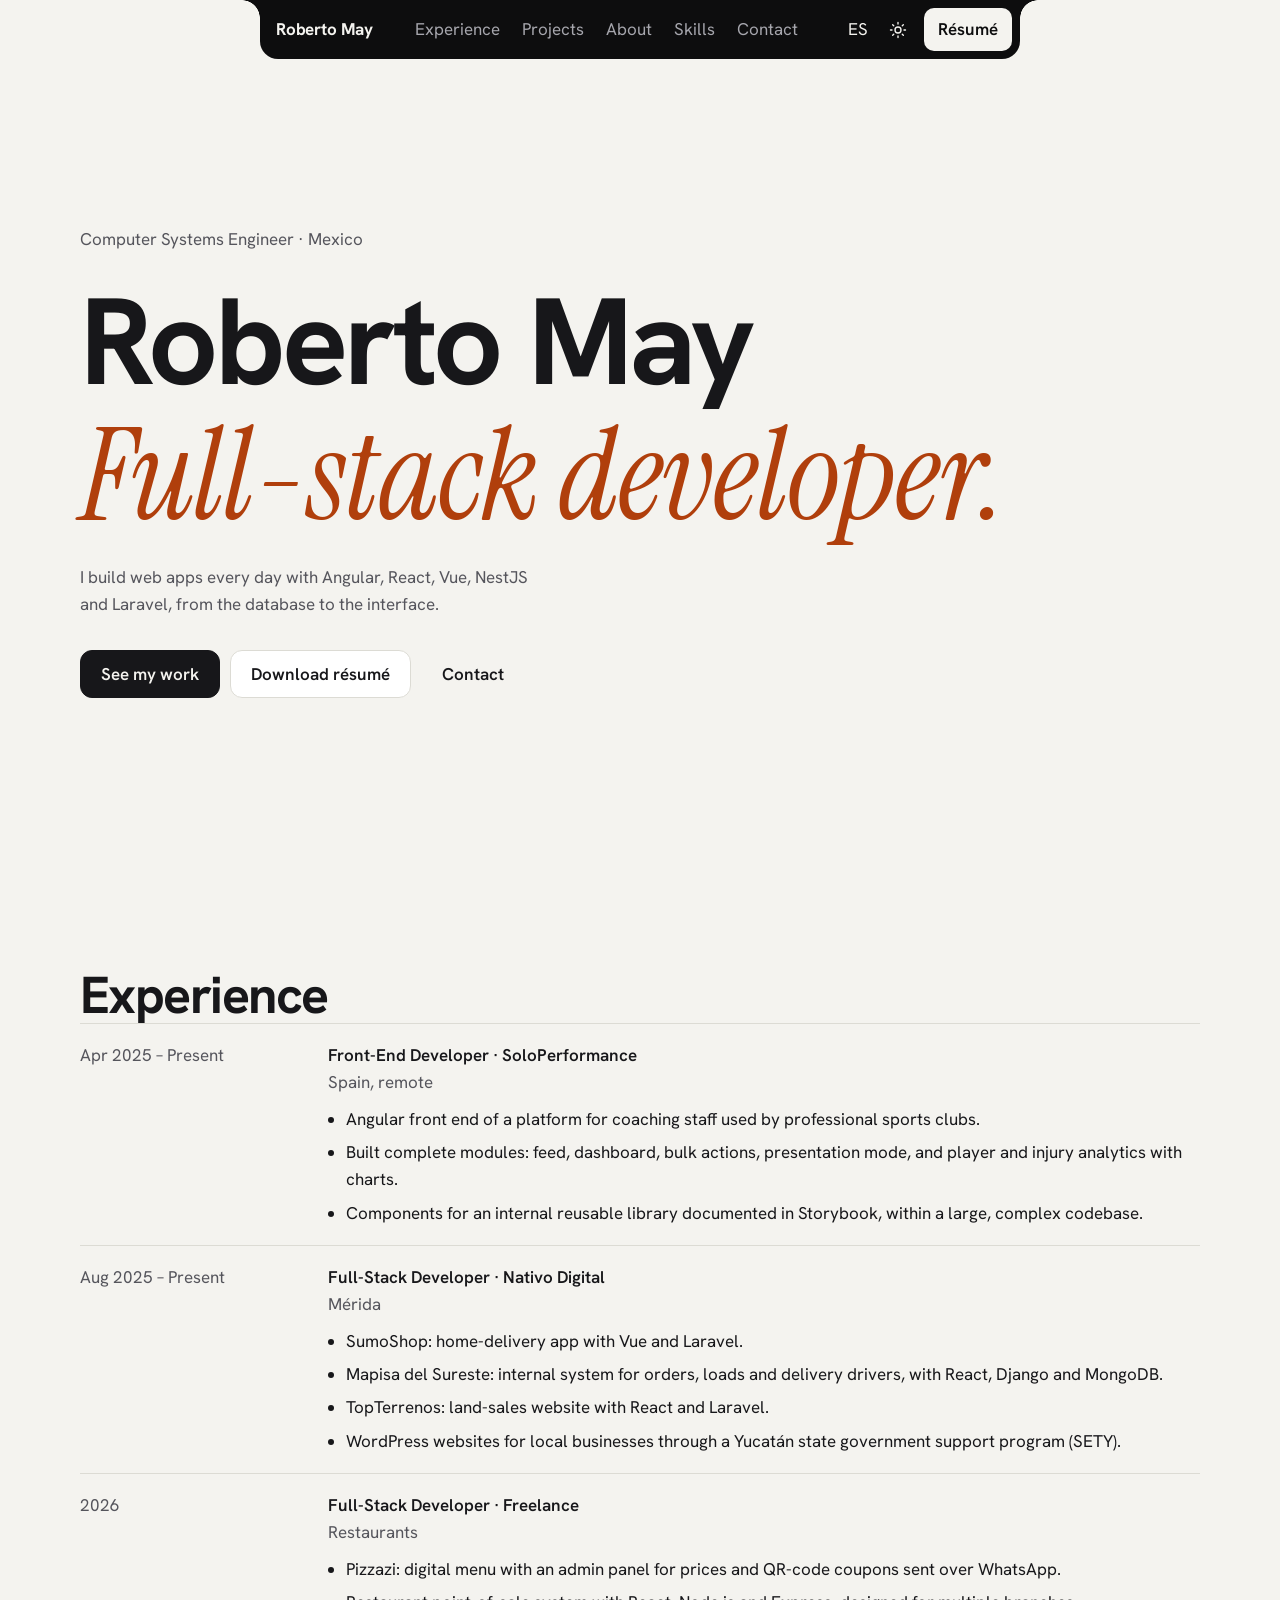
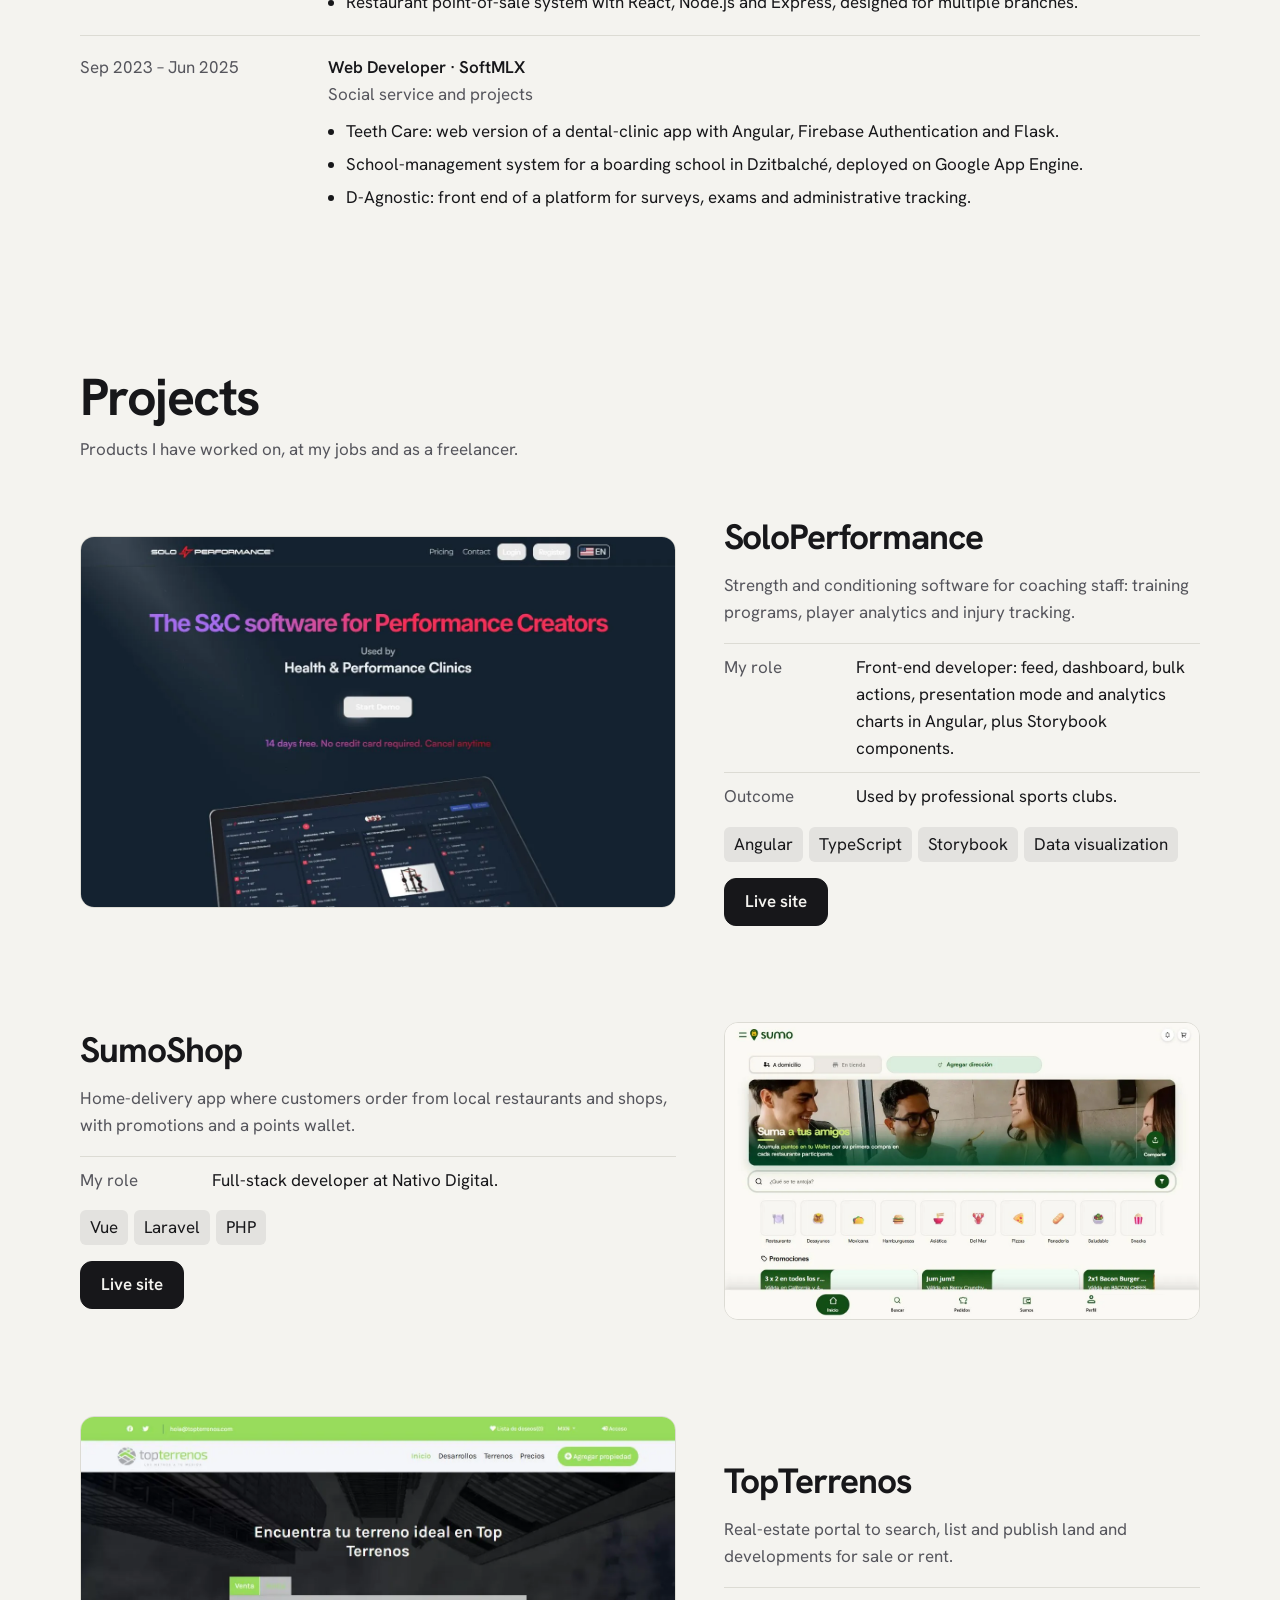
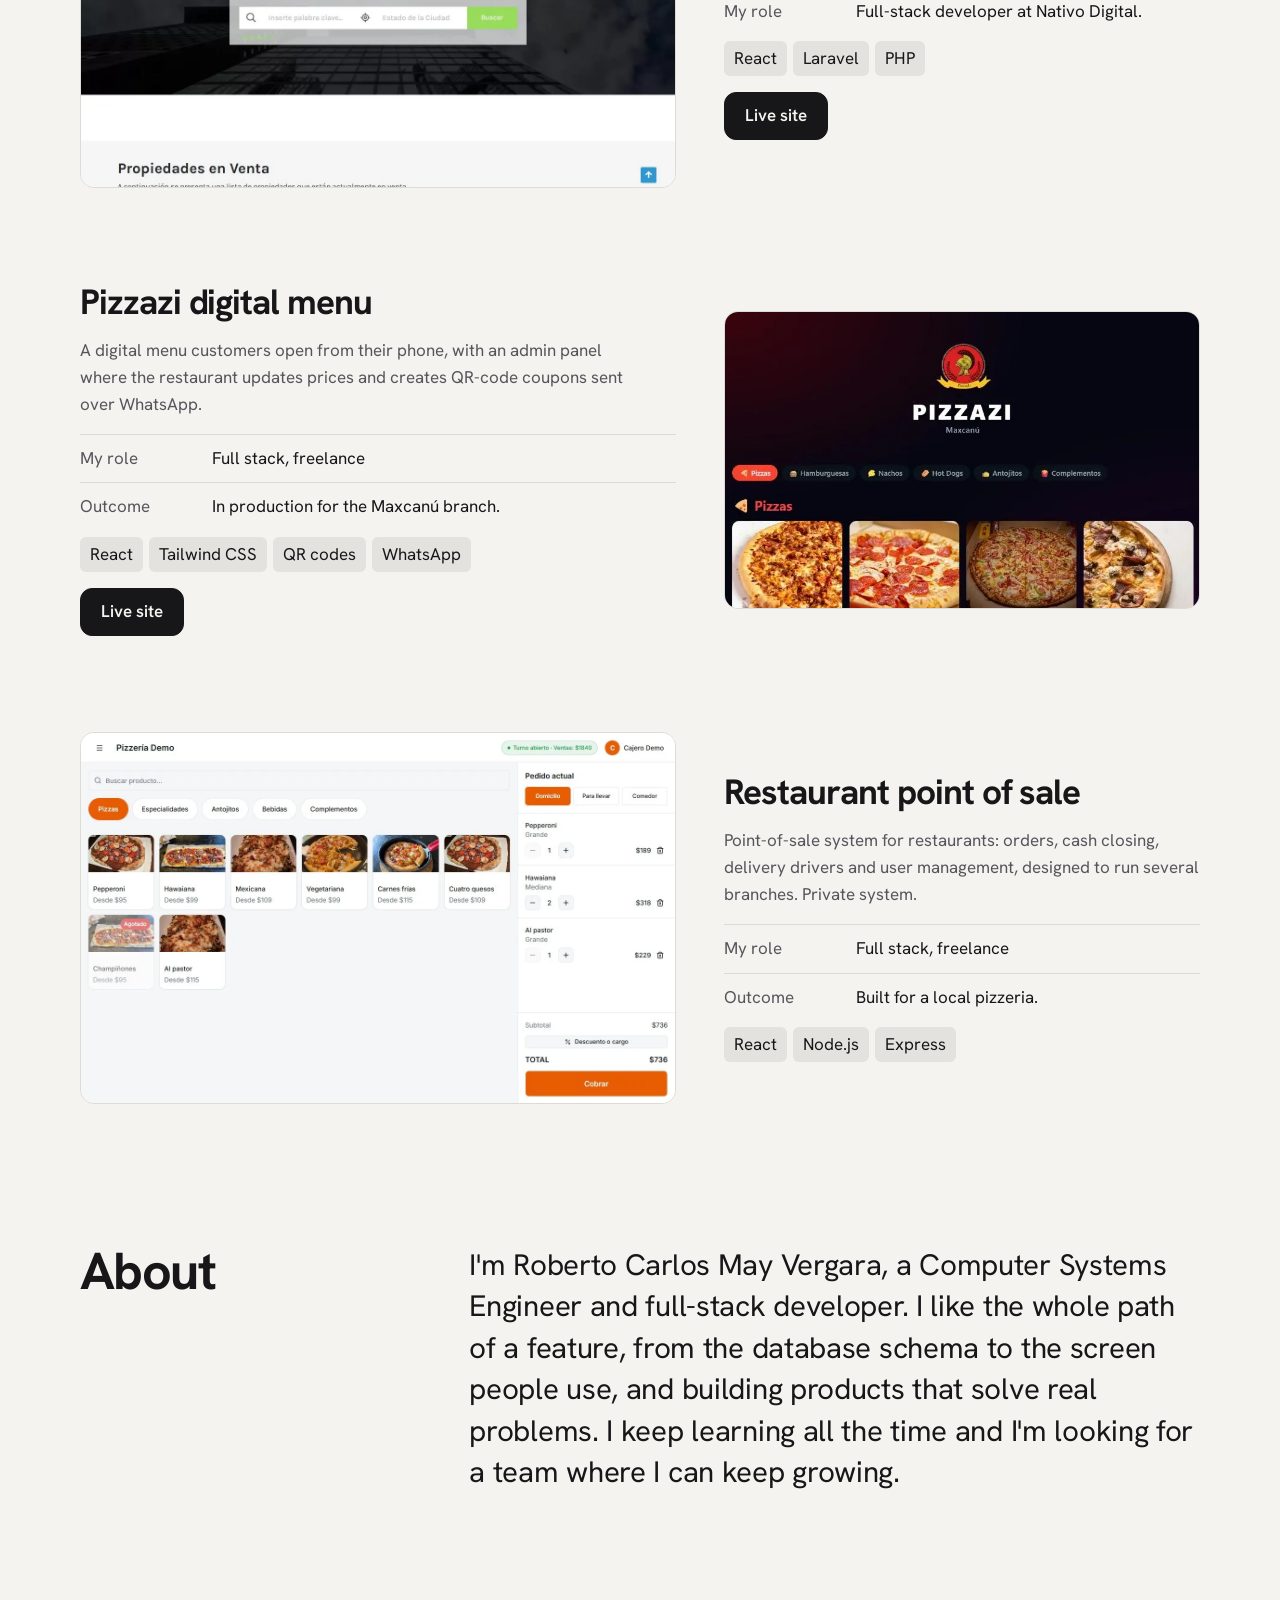
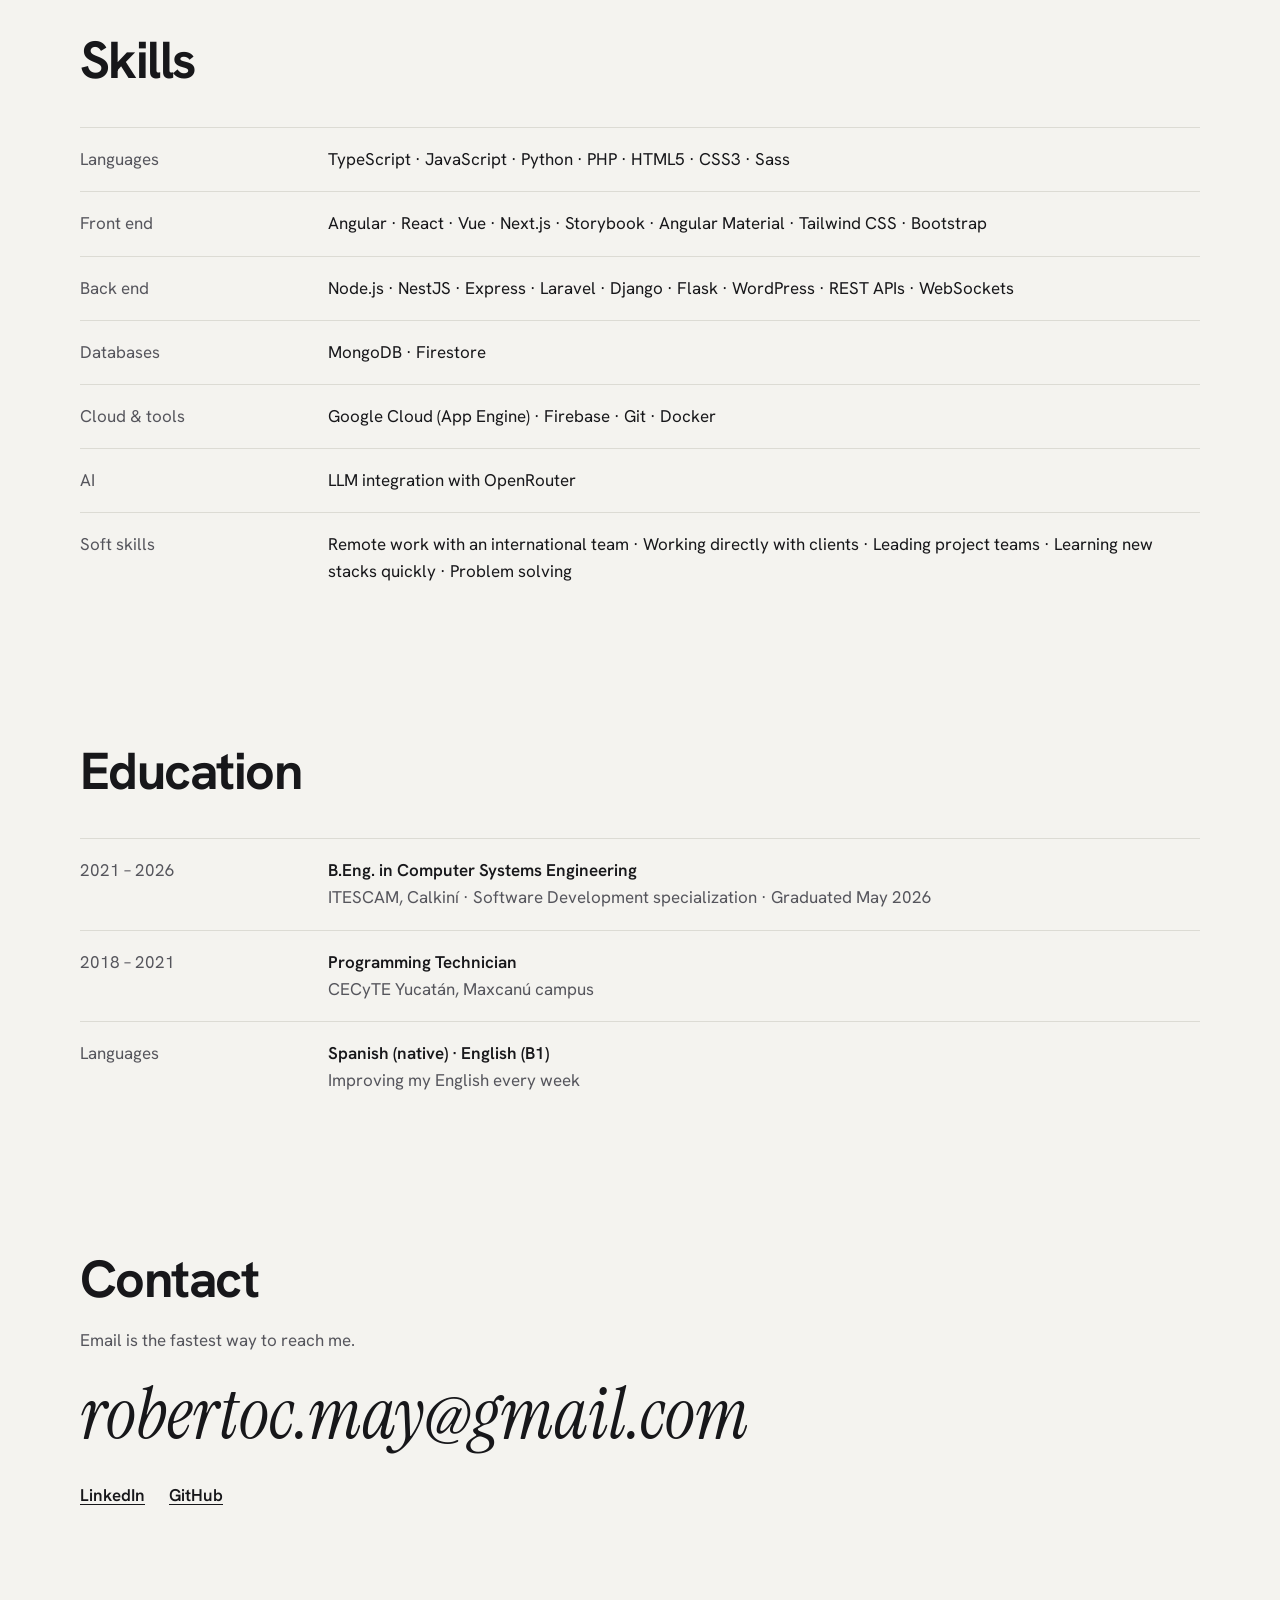
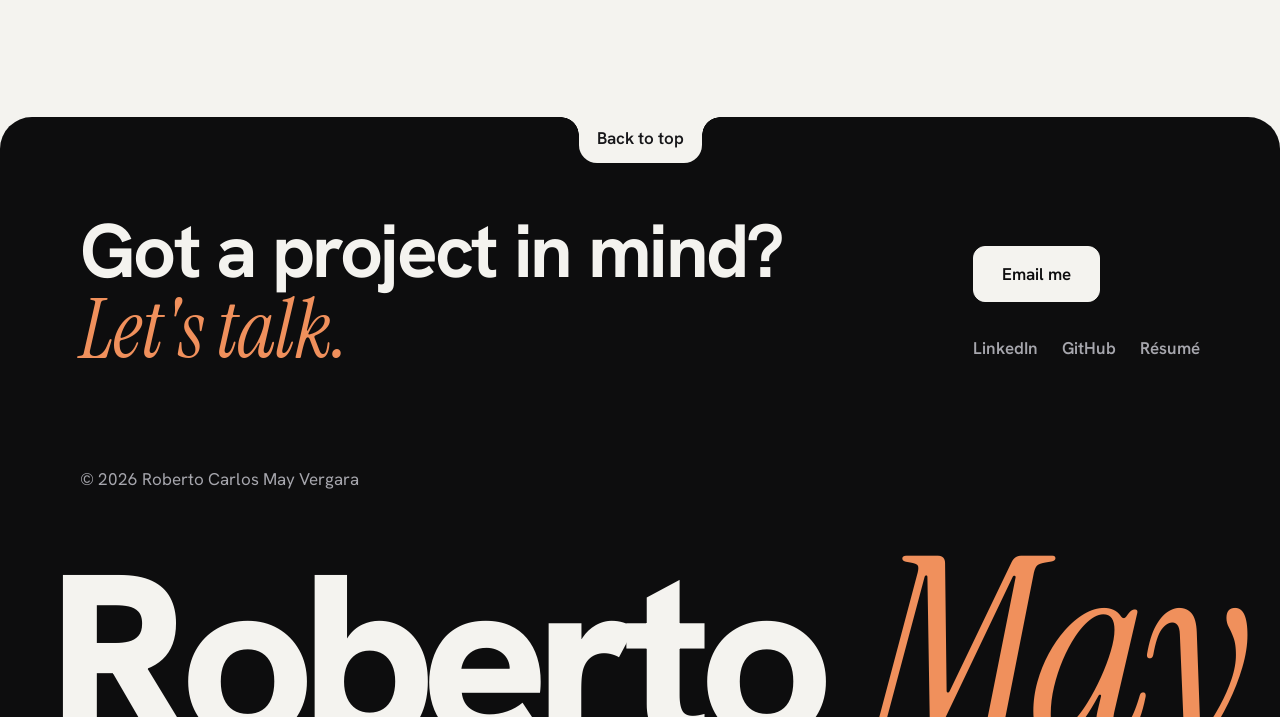
==== commit c30ce7fb: "Add Django to experience and skills" ====
--- a/index.html
+++ b/index.html
@@ -22,7 +22,7 @@
   <link rel="preconnect" href="https://fonts.gstatic.com" crossorigin>
   <link rel="stylesheet" href="https://fonts.googleapis.com/css2?family=Hanken+Grotesk:wght@400..800&family=Instrument+Serif:ital@1&display=swap">
   <link rel="stylesheet" href="css/styles.css?v=10">
-  <script type="module" src="js/main.js?v=14"></script>
+  <script type="module" src="js/main.js?v=15"></script>
 </head>
 <body>
   <a class="skip" href="#main" data-i18n="nav.skip">Skip to content</a>
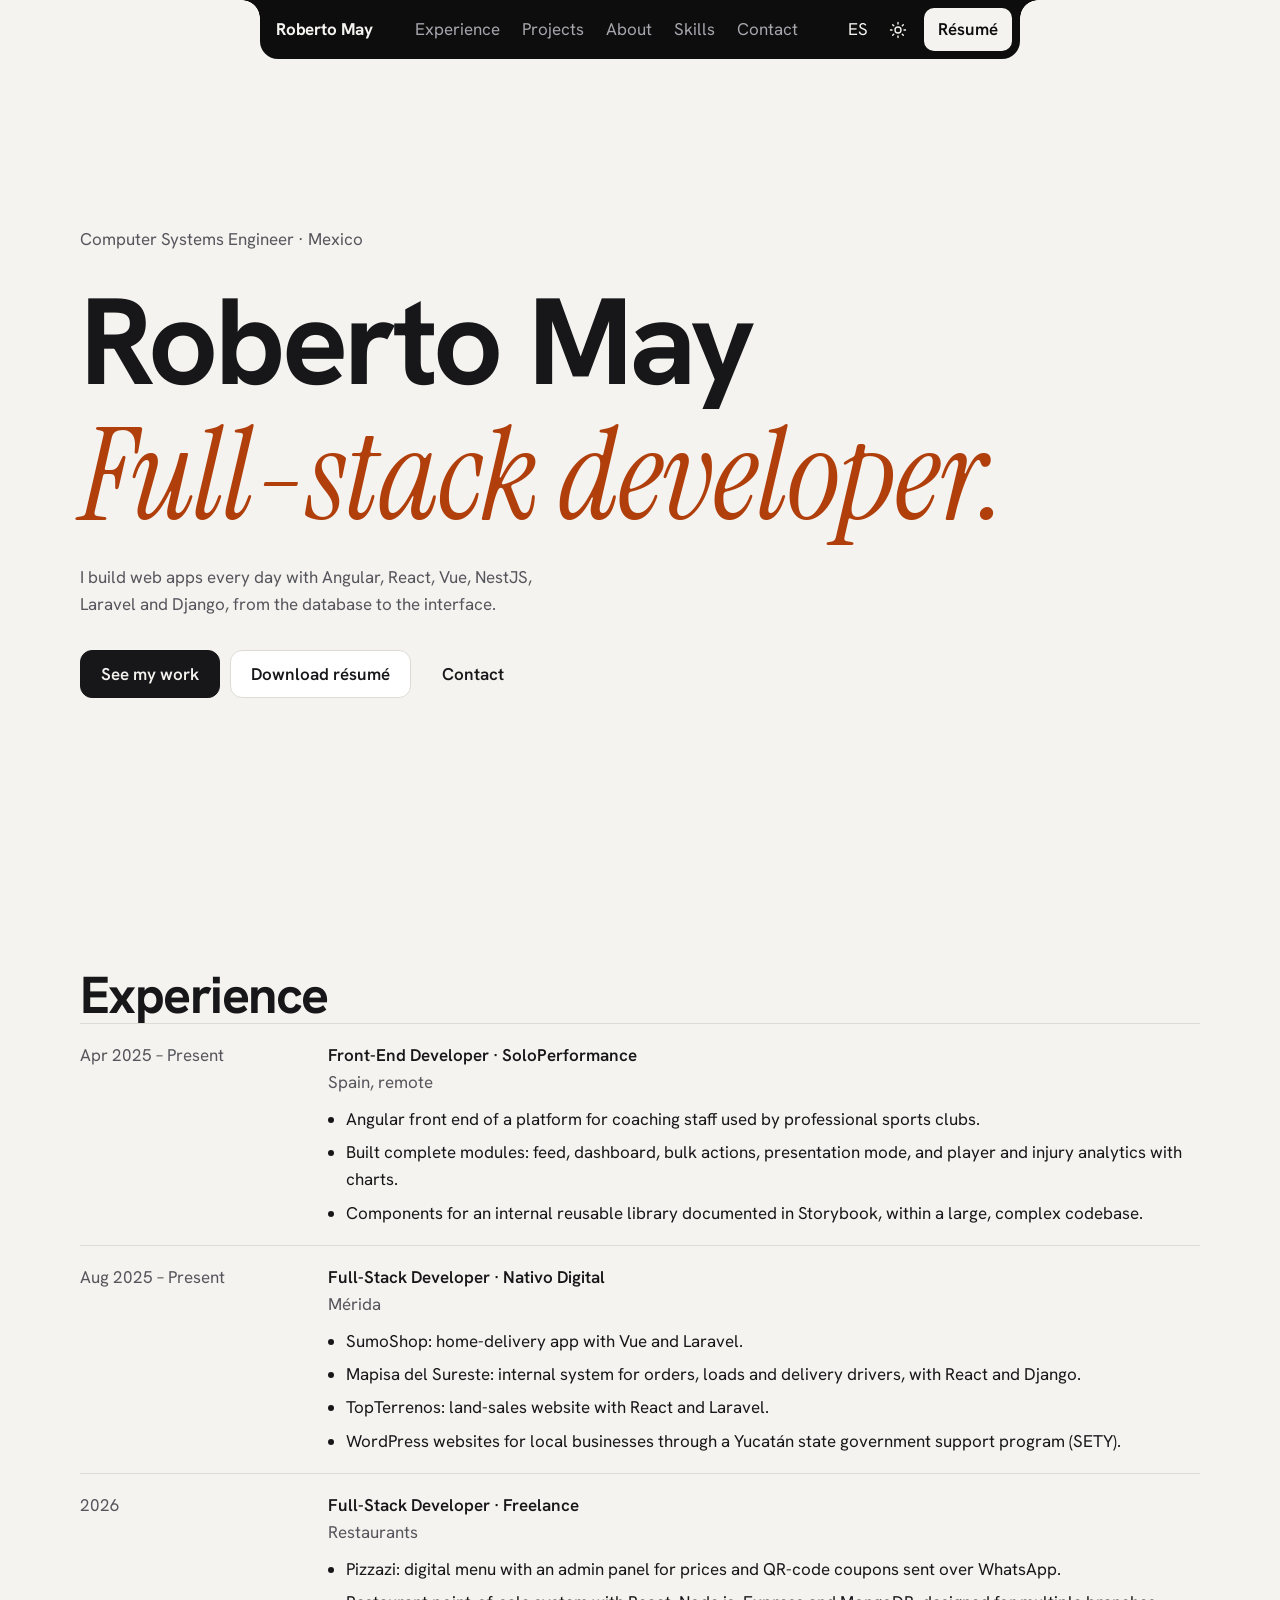
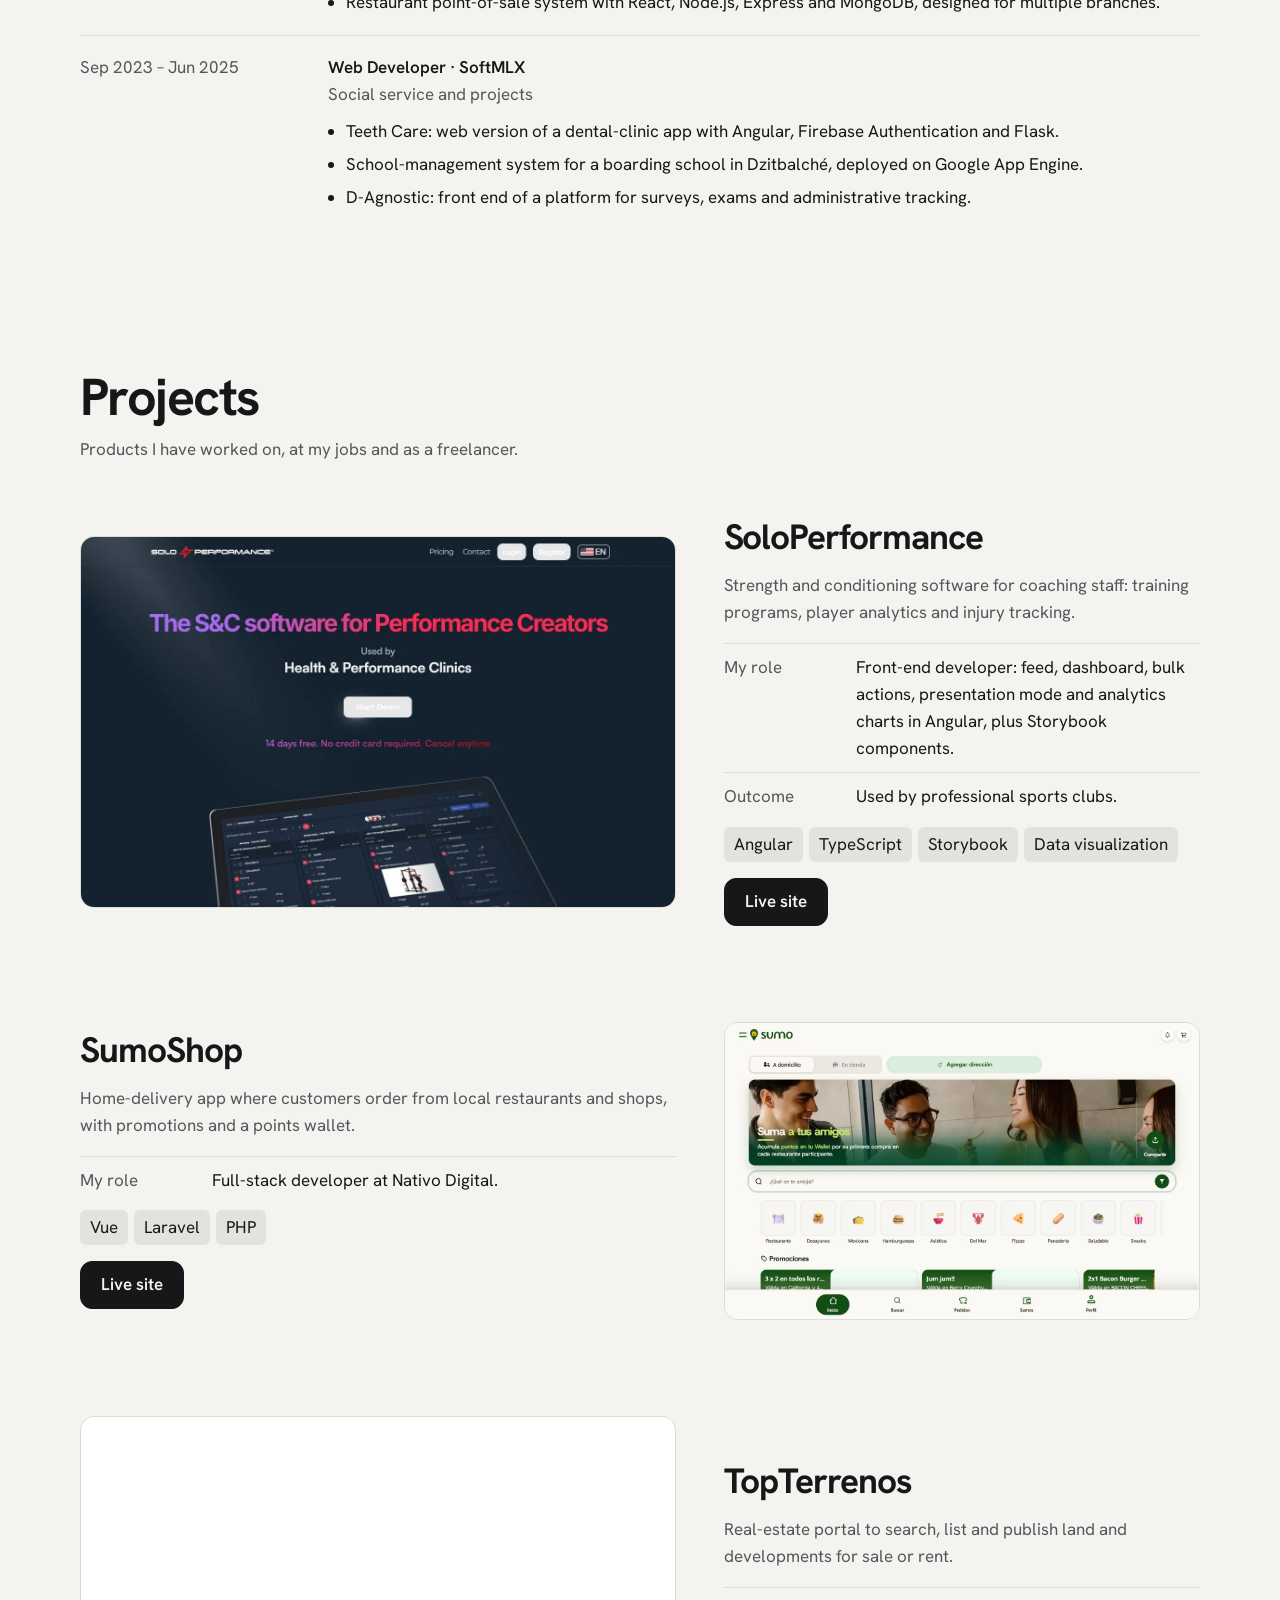
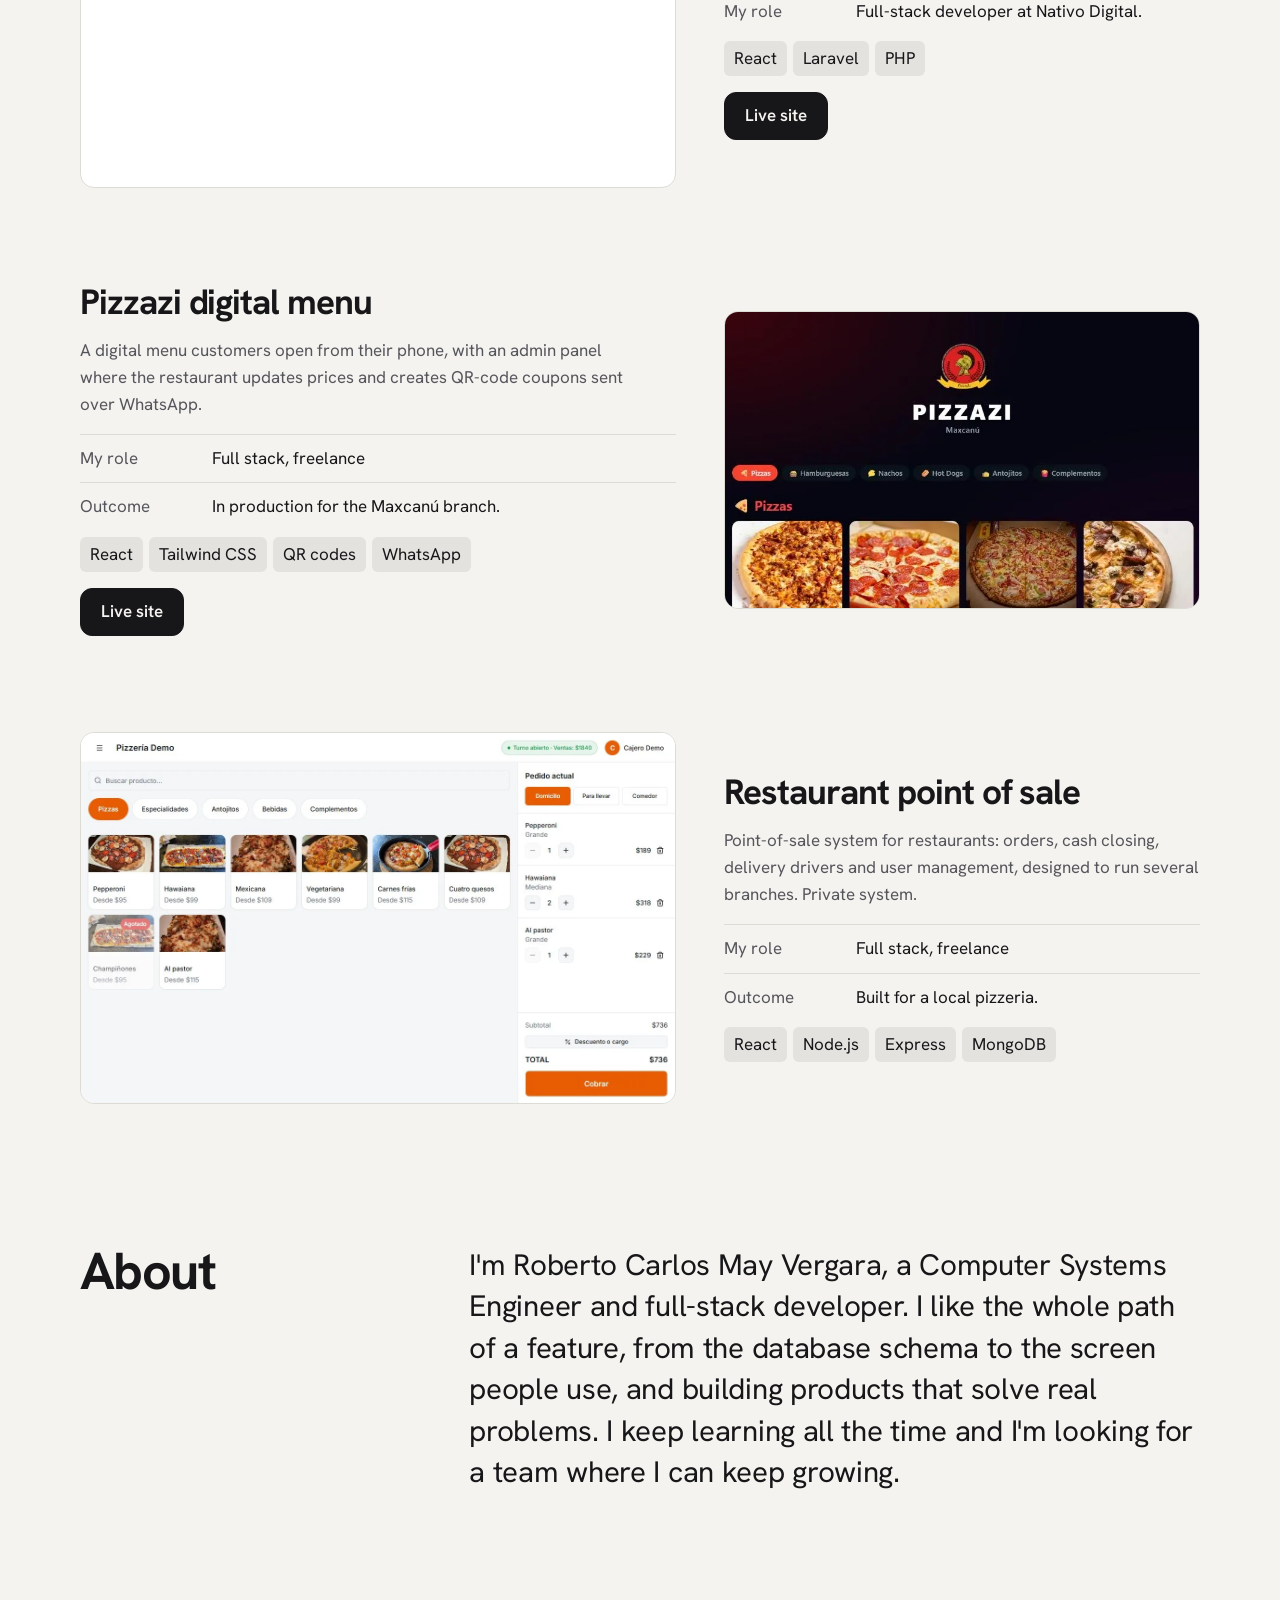
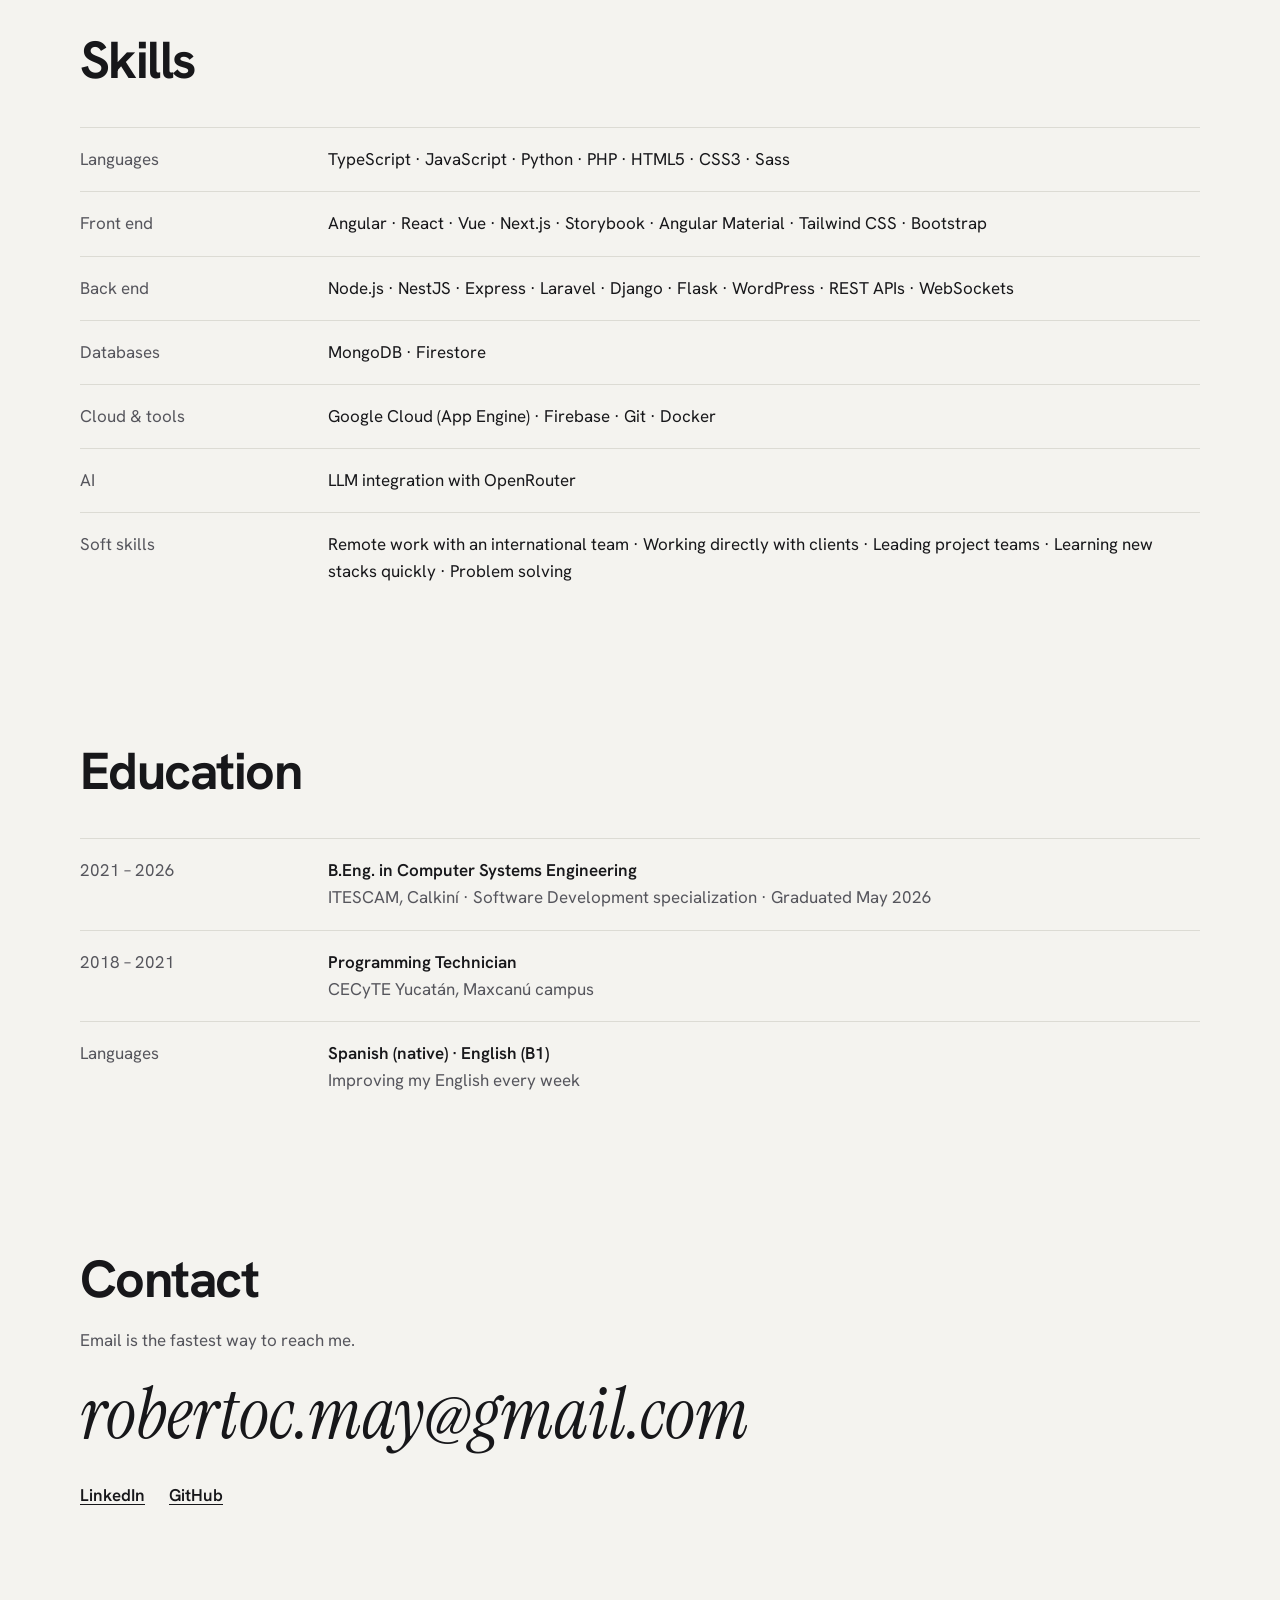
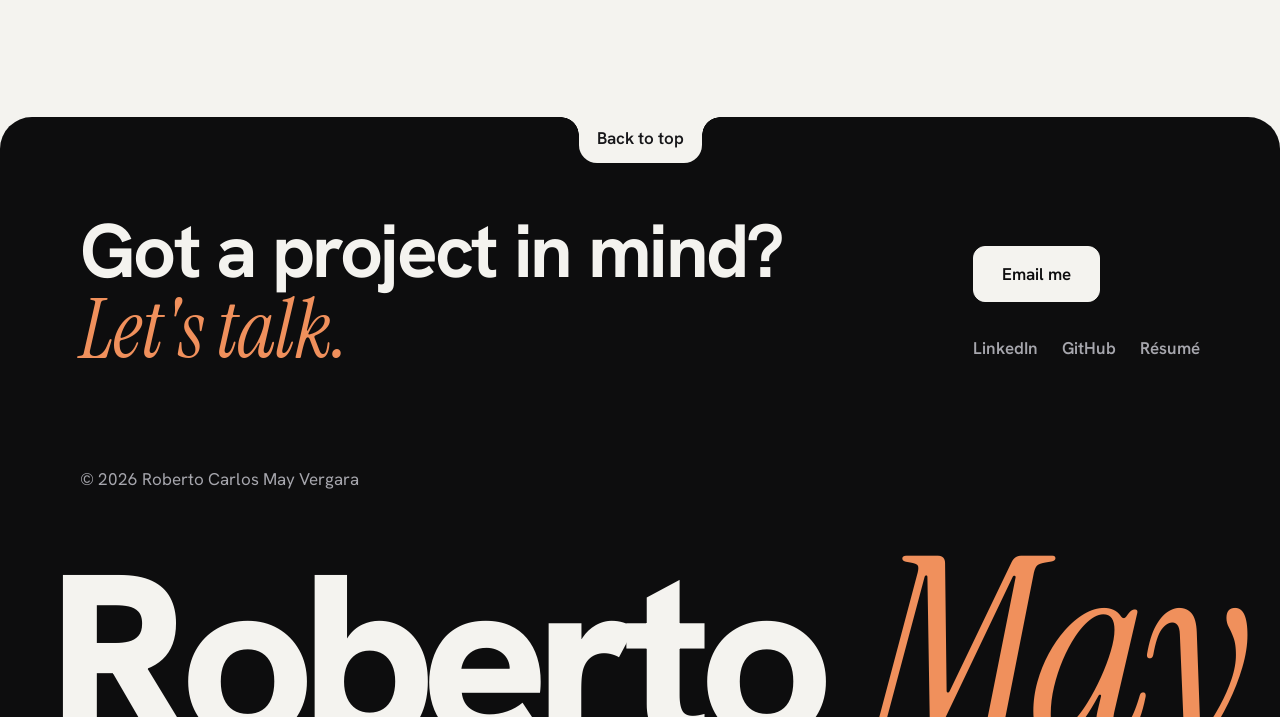
==== commit a3983631: "Fix Mapisa stack and add Django to the intro Mapisa uses React and Django; MongoDB moves to the poin" ====
--- a/index.html
+++ b/index.html
@@ -4,16 +4,16 @@
   <meta charset="utf-8">
   <meta name="viewport" content="width=device-width, initial-scale=1, viewport-fit=cover">
   <title>Roberto May · Full-stack developer</title>
-  <meta name="description" content="Roberto Carlos May Vergara, full-stack developer from Mexico. Angular, React, Vue, NestJS and Laravel.">
+  <meta name="description" content="Roberto Carlos May Vergara, full-stack developer from Mexico. Angular, React, Vue, NestJS, Laravel and Django.">
   <link rel="canonical" href="https://robertomay.github.io/">
   <meta property="og:type" content="website">
   <meta property="og:title" content="Roberto May · Full-stack developer">
-  <meta property="og:description" content="Full-stack developer from Mexico. Angular, React, Vue, NestJS and Laravel.">
+  <meta property="og:description" content="Full-stack developer from Mexico. Angular, React, Vue, NestJS, Laravel and Django.">
   <meta property="og:url" content="https://robertomay.github.io/">
   <meta property="og:image" content="https://robertomay.github.io/assets/img/og.png">
   <meta property="og:image:width" content="1200">
   <meta property="og:image:height" content="630">
-  <meta property="og:image:alt" content="Roberto May, full-stack developer. Angular, React, Vue, NestJS and Laravel.">
+  <meta property="og:image:alt" content="Roberto May, full-stack developer. Angular, React, Vue, NestJS, Laravel and Django.">
   <meta name="twitter:card" content="summary_large_image">
   <link rel="icon" href="favicon.svg" type="image/svg+xml">
   <meta name="theme-color" content="#f4f3ef">
@@ -22,7 +22,7 @@
   <link rel="preconnect" href="https://fonts.gstatic.com" crossorigin>
   <link rel="stylesheet" href="https://fonts.googleapis.com/css2?family=Hanken+Grotesk:wght@400..800&family=Instrument+Serif:ital@1&display=swap">
   <link rel="stylesheet" href="css/styles.css?v=10">
-  <script type="module" src="js/main.js?v=15"></script>
+  <script type="module" src="js/main.js?v=16"></script>
 </head>
 <body>
   <a class="skip" href="#main" data-i18n="nav.skip">Skip to content</a>
@@ -60,7 +60,7 @@
         <span data-i18n="hero.name">Roberto May</span>
         <em data-i18n="hero.role">Full-stack developer.</em>
       </h1>
-      <p class="hero-lead" data-i18n="hero.lead">I build web apps every day with Angular, React, Vue, NestJS and Laravel, from the database to the interface.</p>
+      <p class="hero-lead" data-i18n="hero.lead">I build web apps every day with Angular, React, Vue, NestJS, Laravel and Django, from the database to the interface.</p>
       <div class="hero-actions">
         <a class="btn btn-primary" href="#experience" data-i18n="hero.ctaProjects">See my work</a>
         <a class="btn" data-cv href="assets/cv/cv-en.pdf" data-i18n="hero.ctaCv">Download résumé</a>
